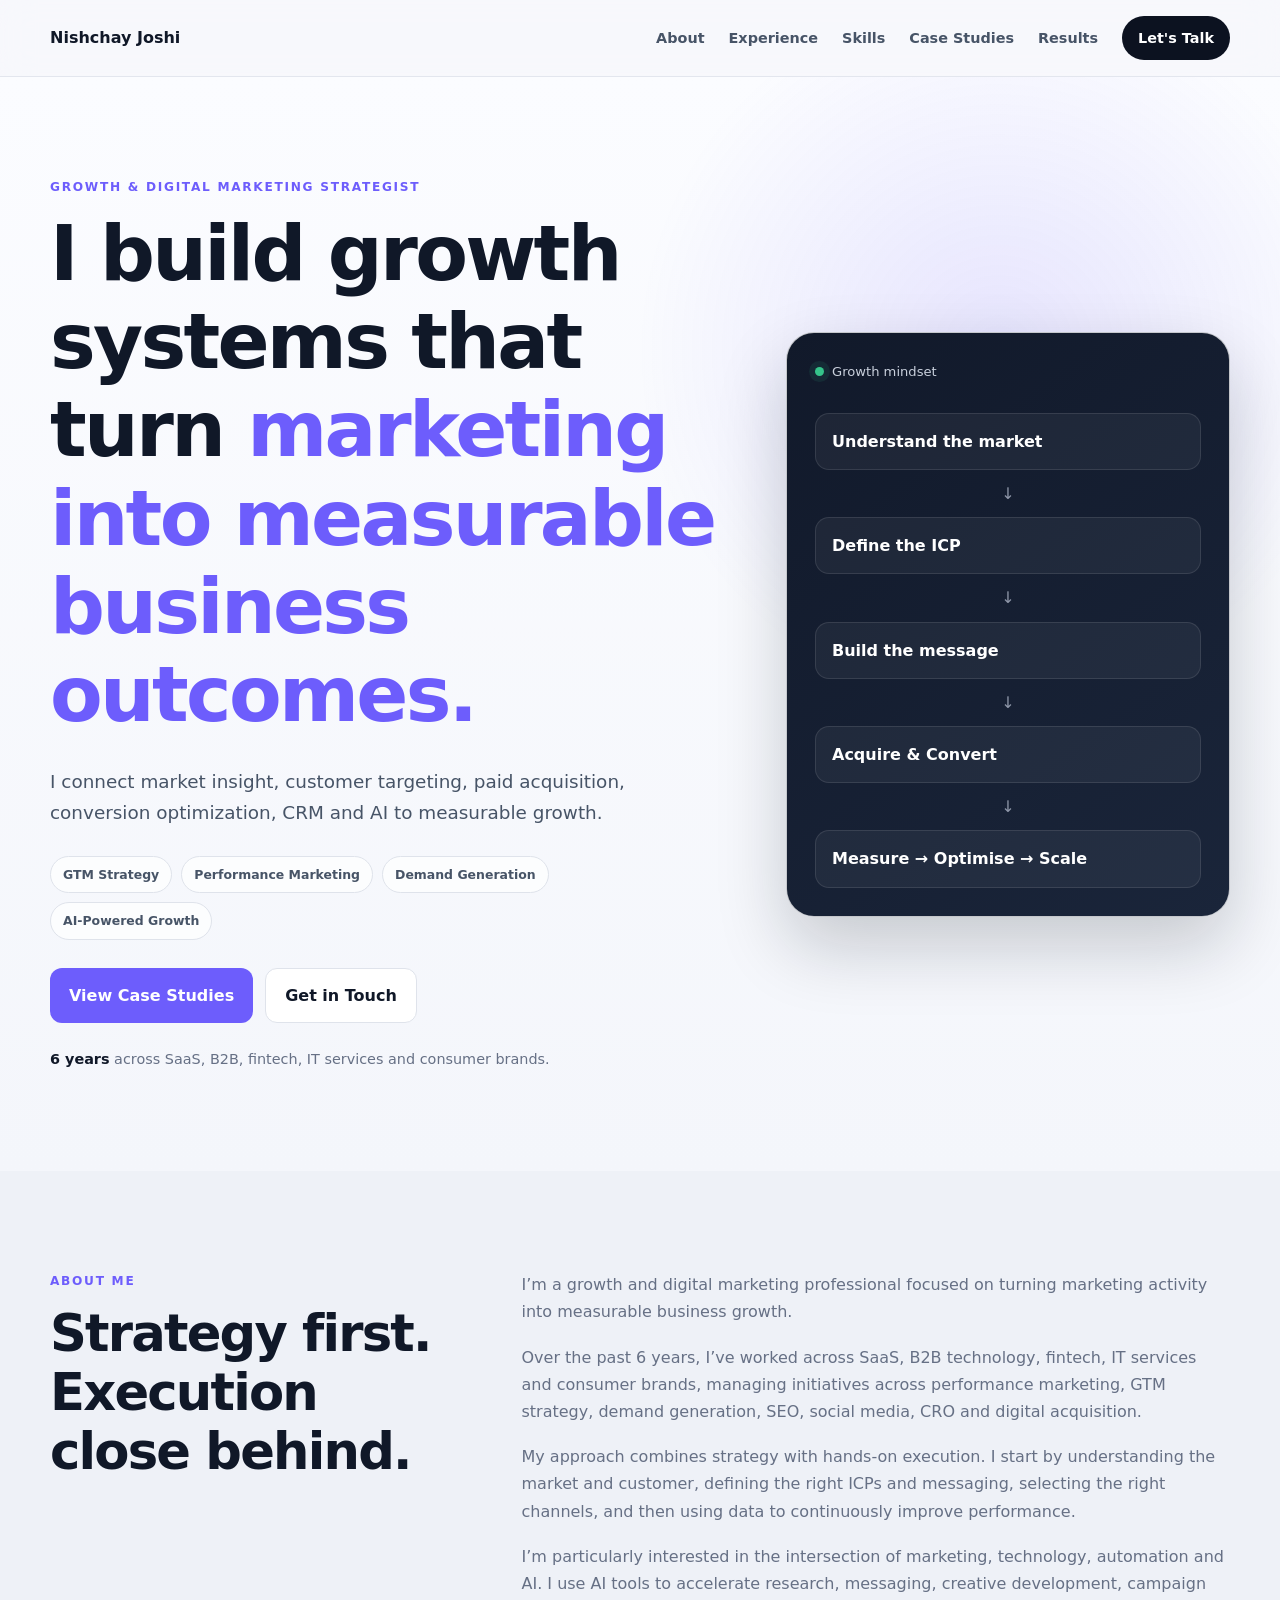
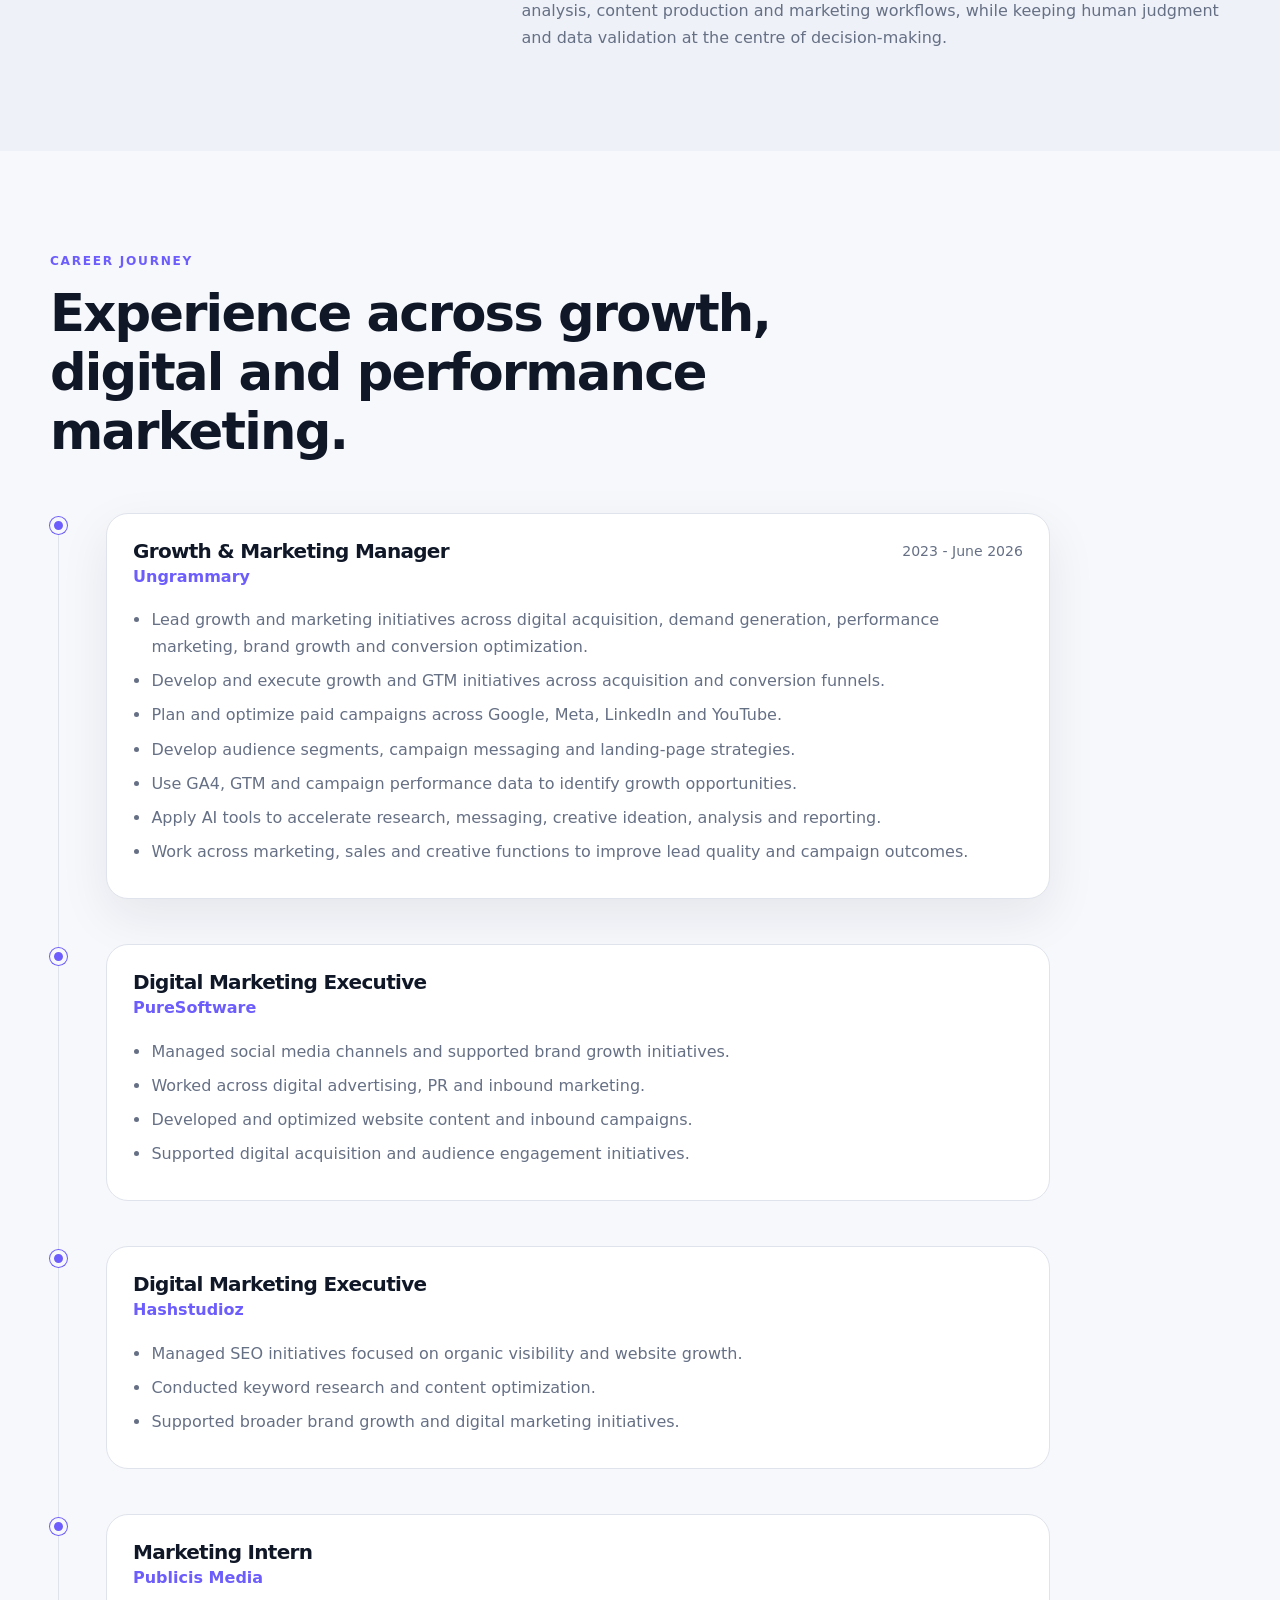
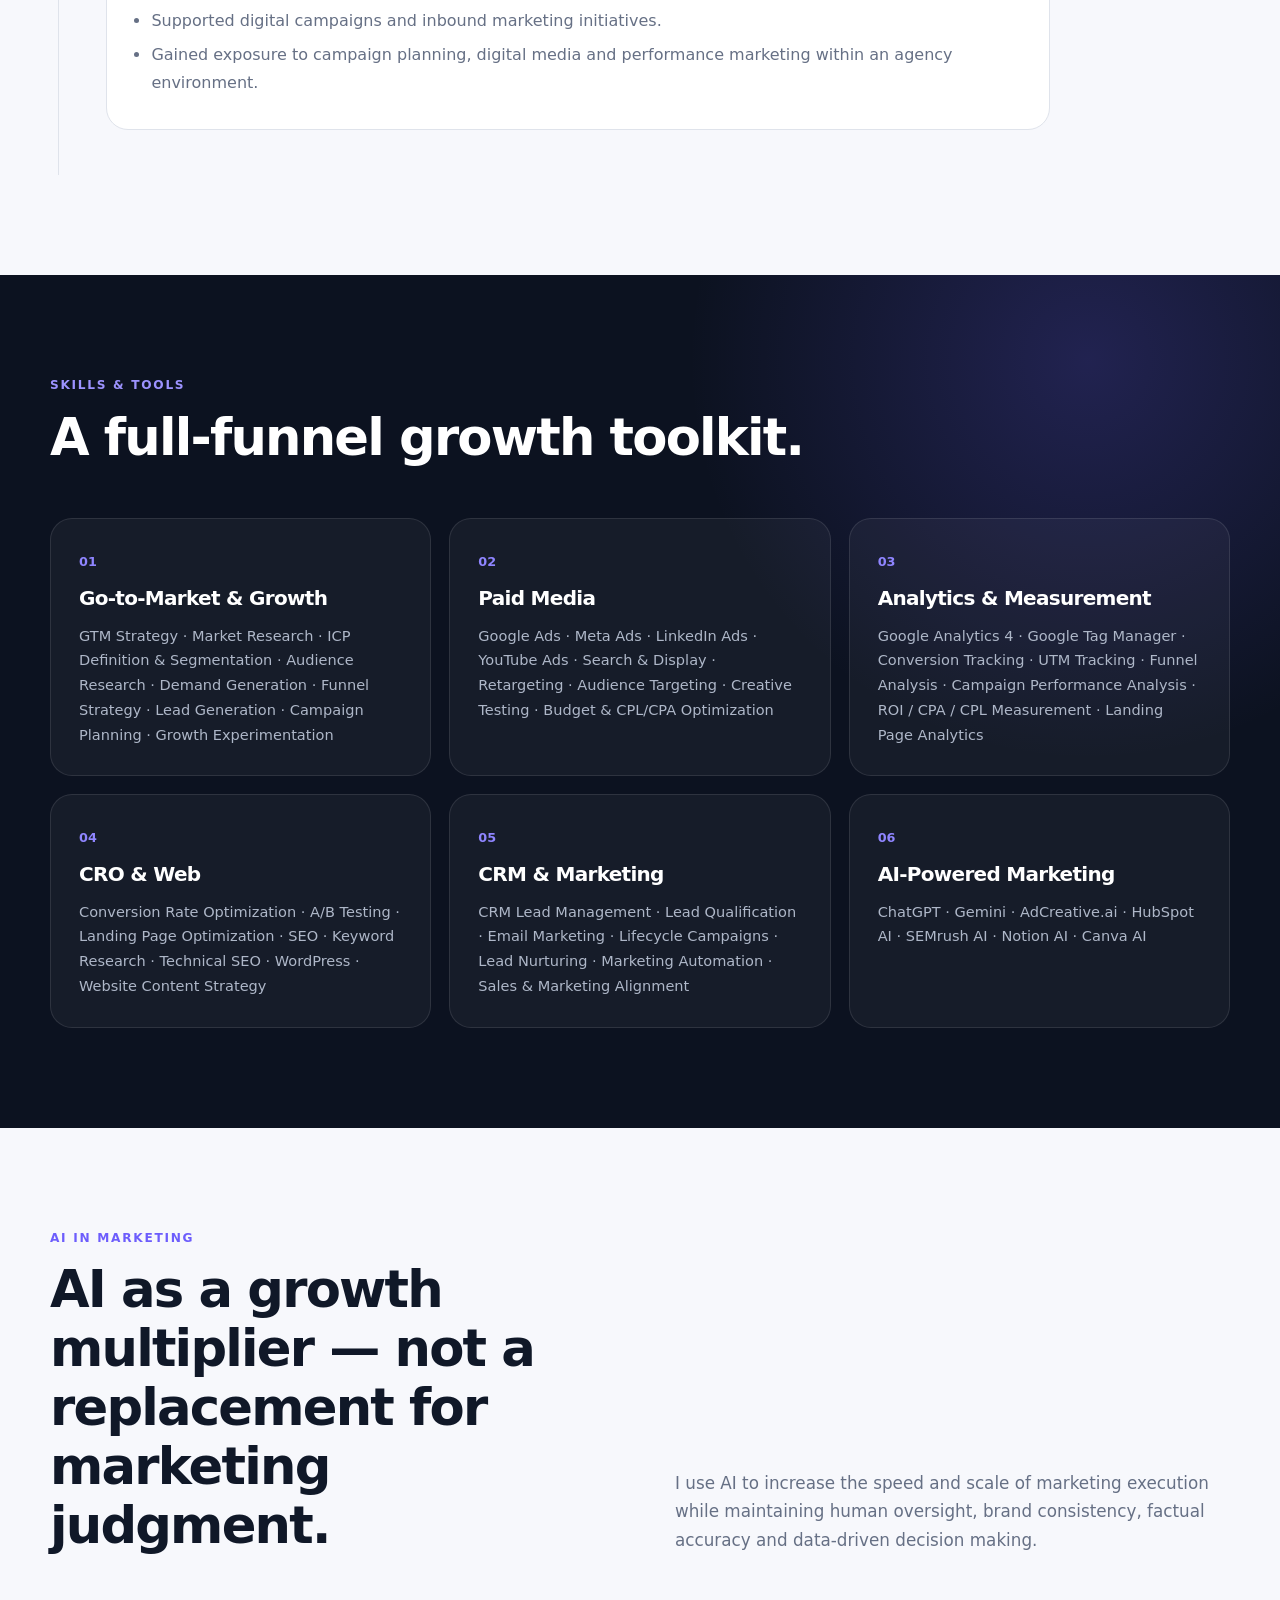
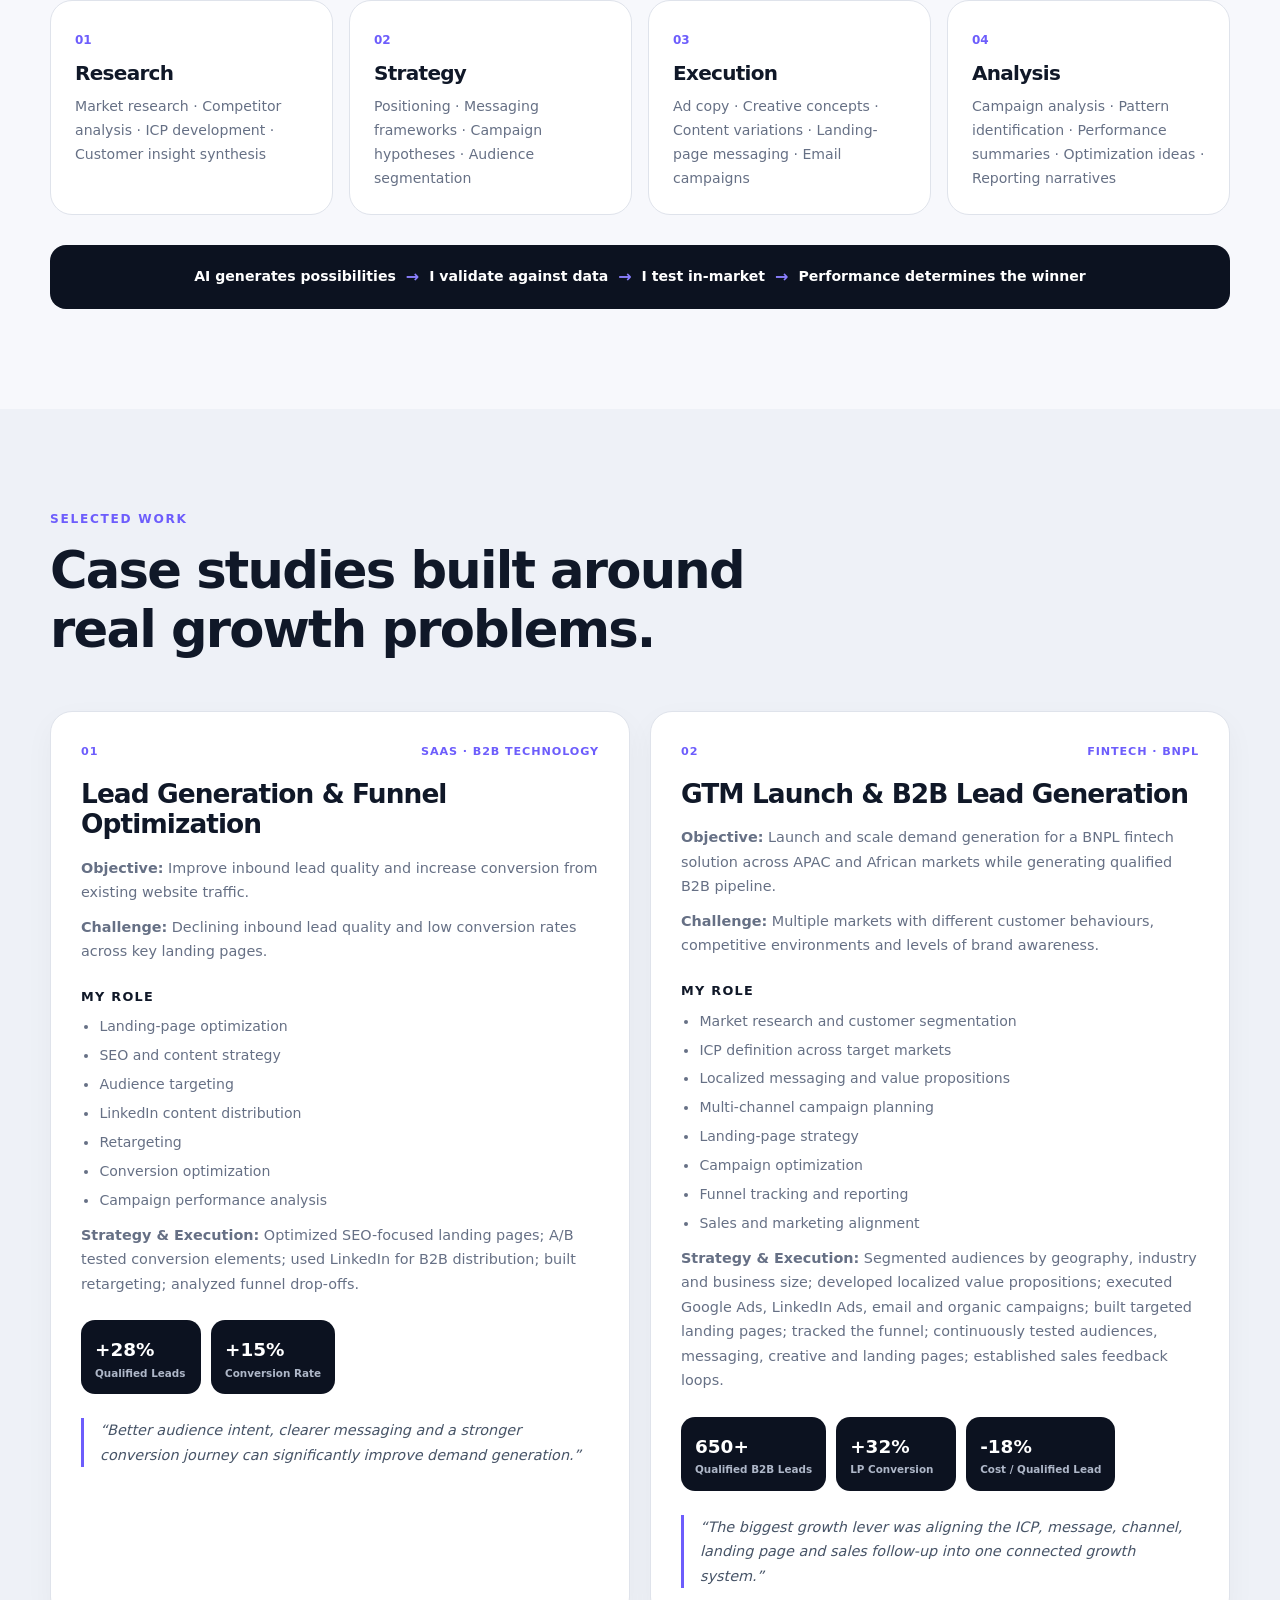
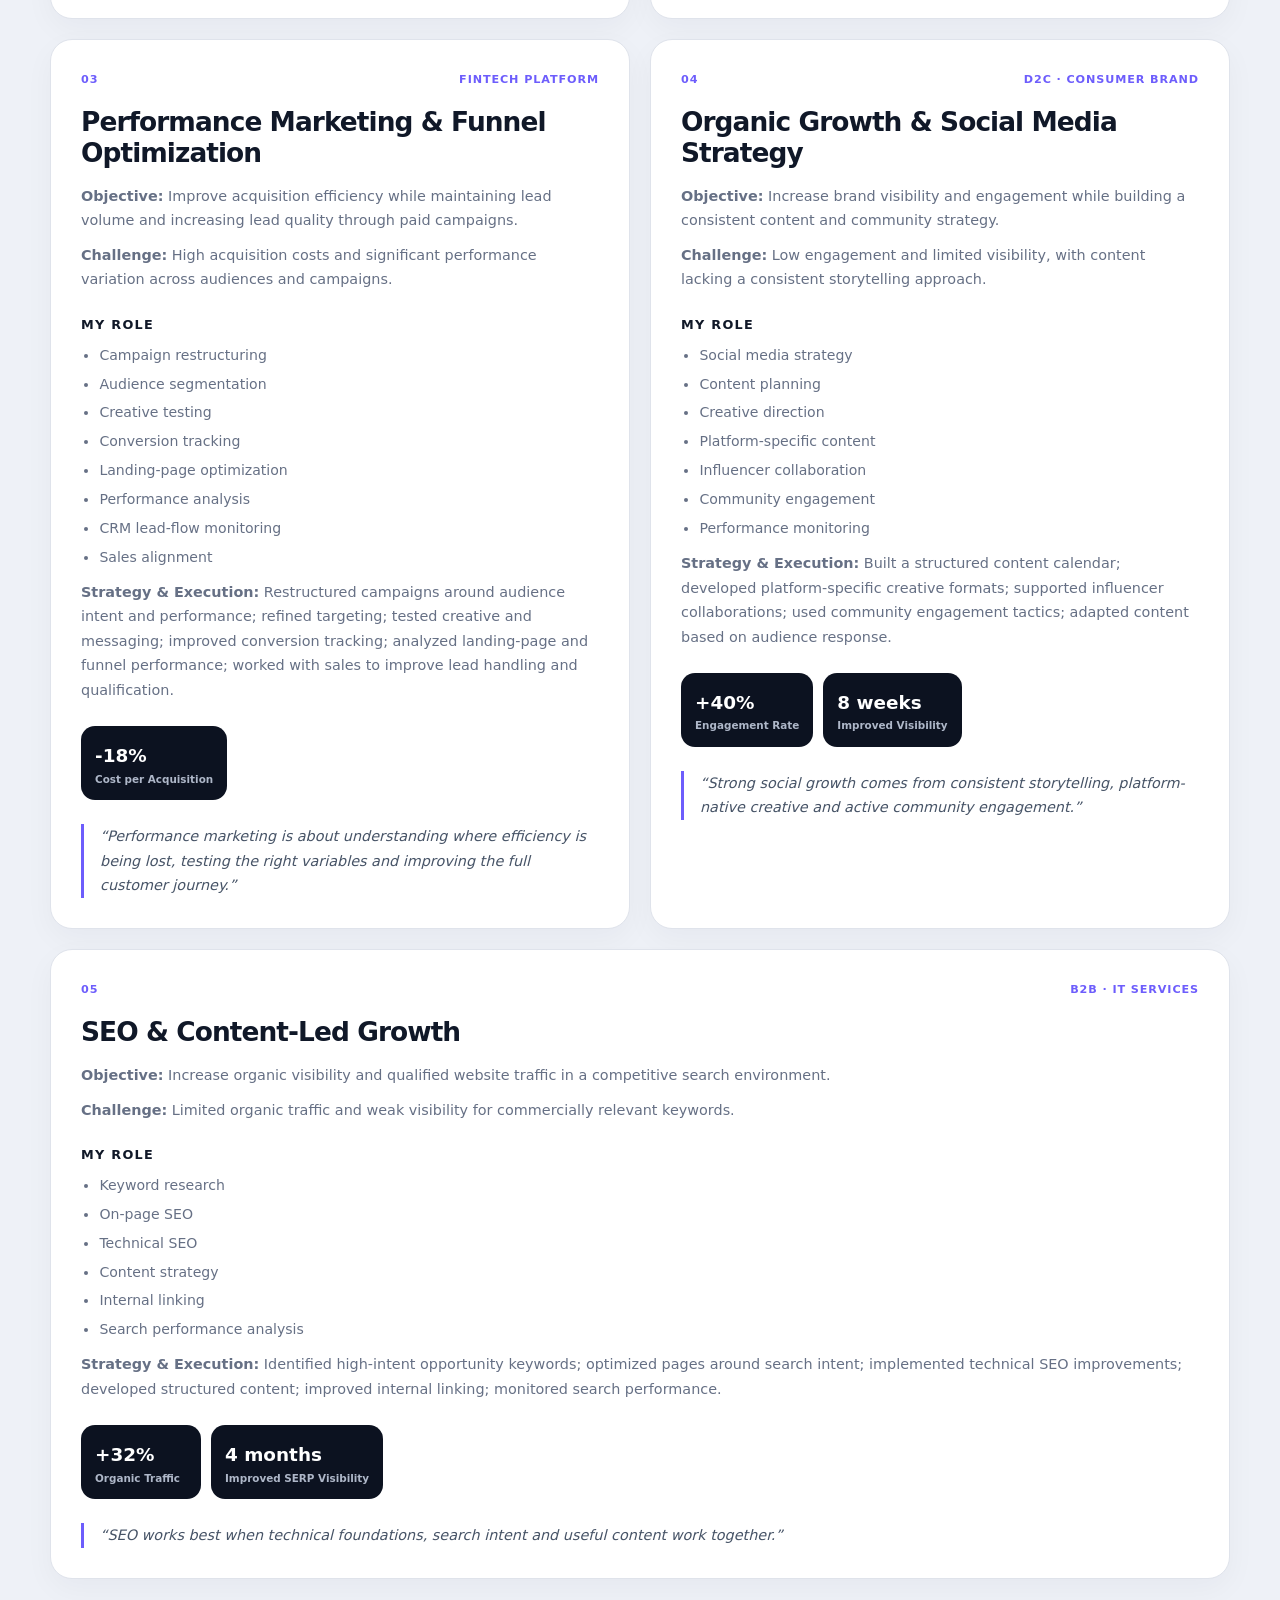
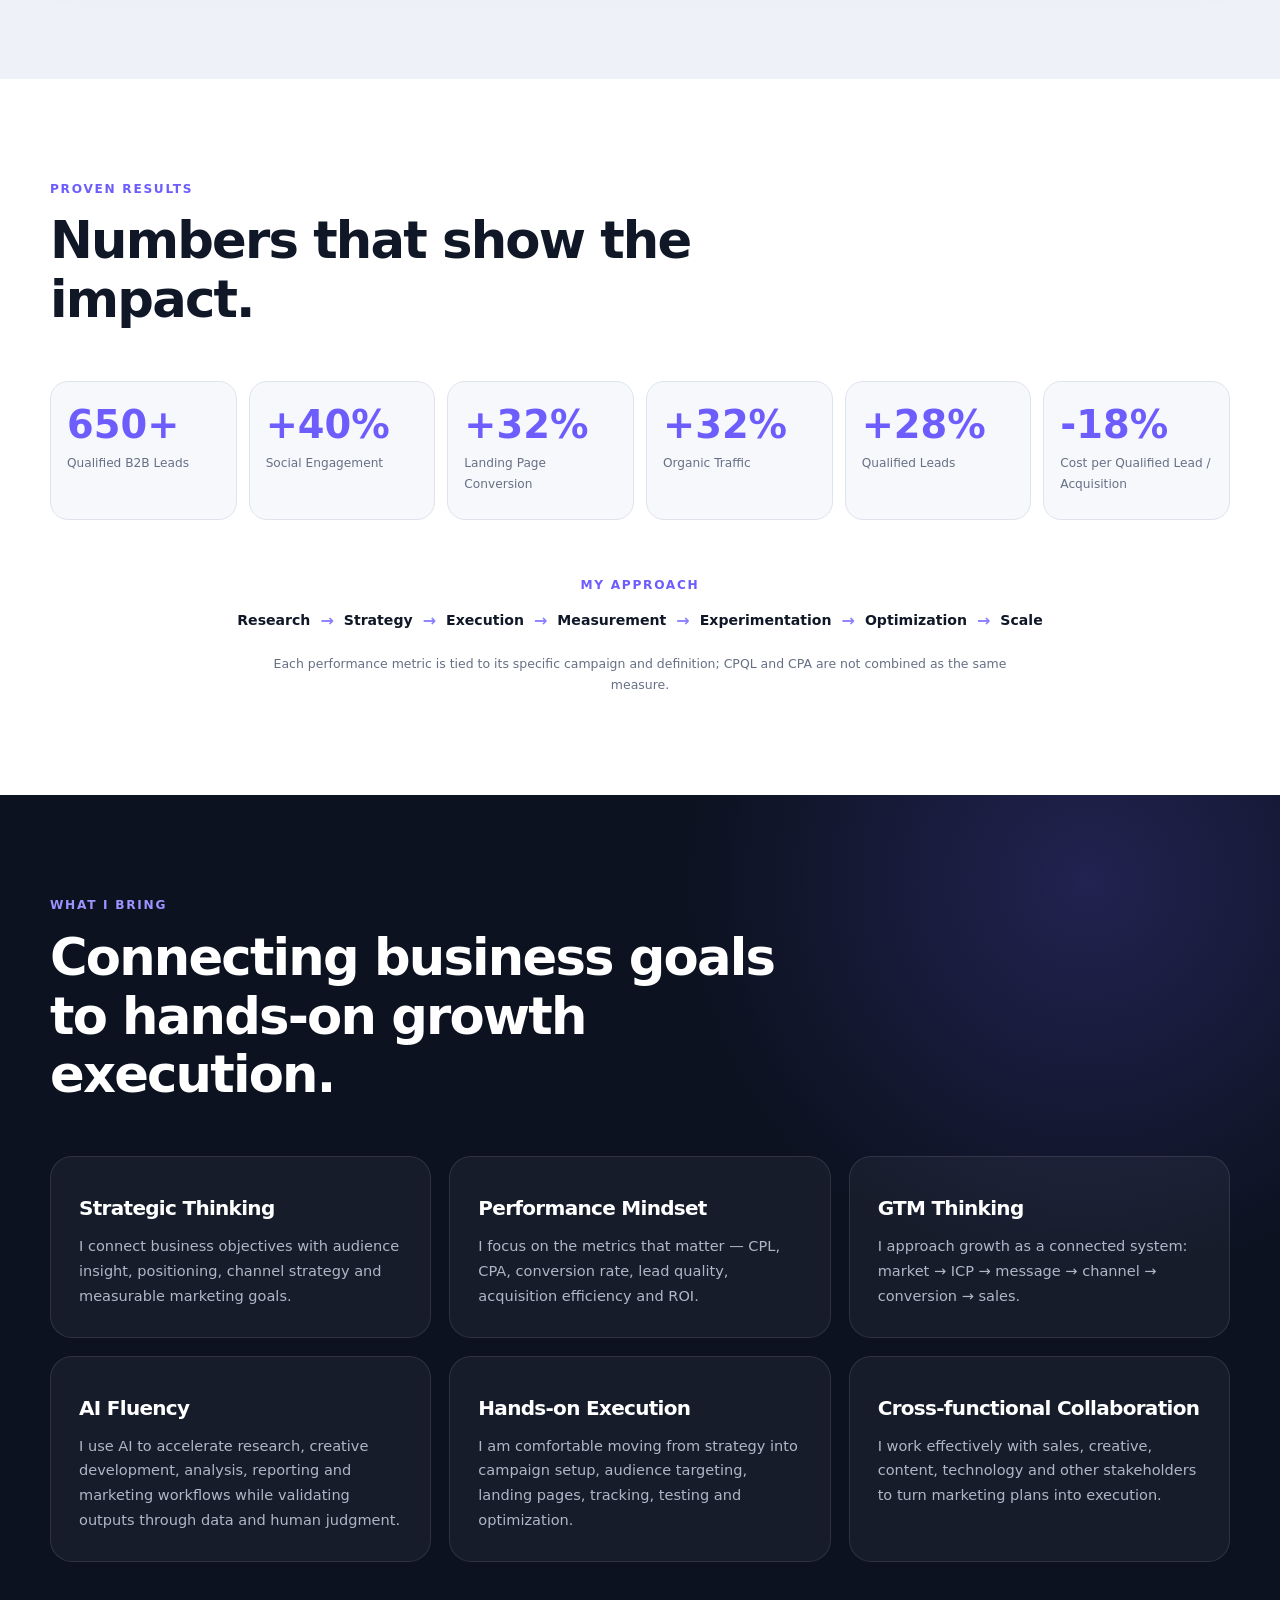
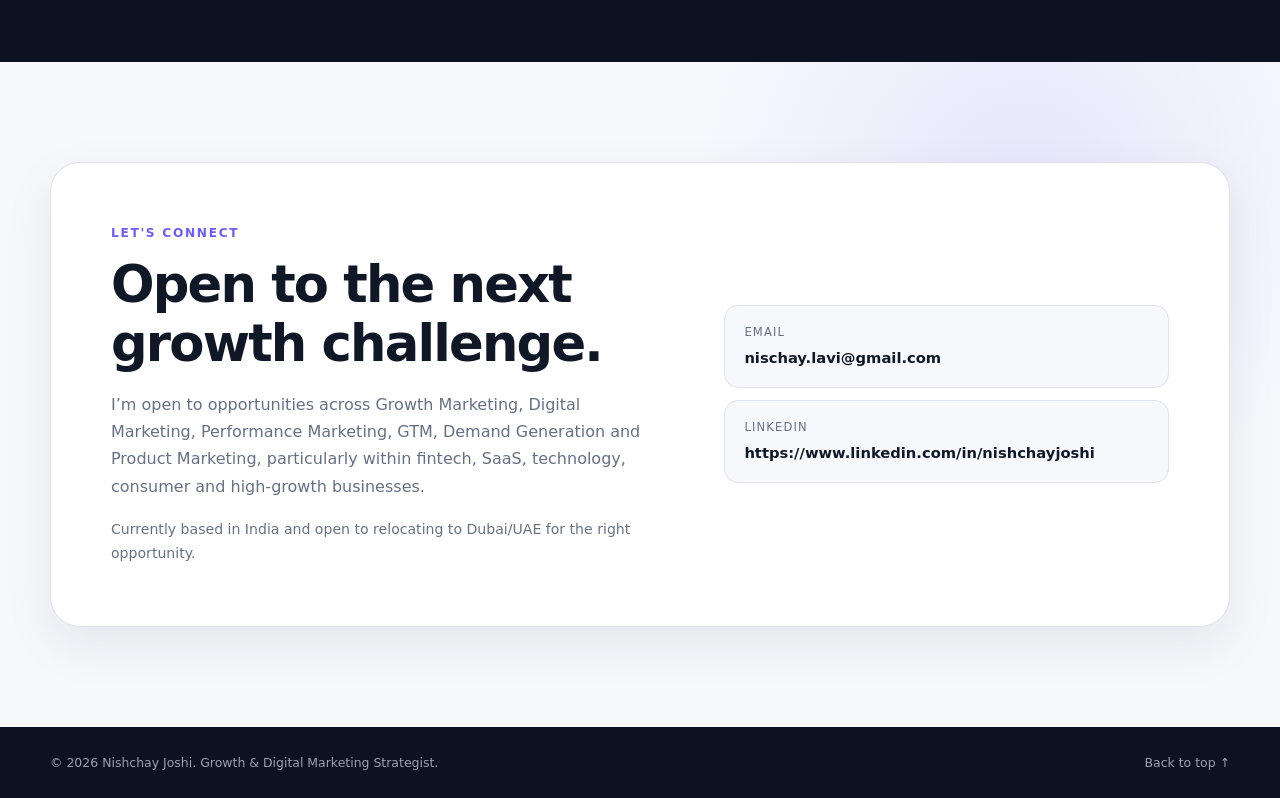
==== index.html @ 2f697a62 "Update index.html" ====
<!DOCTYPE html>
<html lang="en">
<head>
  <meta charset="UTF-8">
  <meta name="viewport" content="width=device-width, initial-scale=1.0">
  <meta name="description" content="Growth & Digital Marketing Strategist specializing in GTM strategy, performance marketing, demand generation and AI-powered growth.">
  <meta name="author" content="Nishchay Joshi">
  <title>Nishchay Joshi | Growth & Digital Marketing Strategist</title>
  <link rel="stylesheet" href="style.css">
</head>

<body>
  <header class="site-header">
    <div class="container nav-wrap">
      <a class="brand" href="#home" aria-label="Nishchay Joshi home">
        <span>Nishchay Joshi</span>
      </a>

      <nav class="nav" aria-label="Primary navigation">
        <a href="#about">About</a>
        <a href="#experience">Experience</a>
        <a href="#skills">Skills</a>
        <a href="#case-studies">Case Studies</a>
        <a href="#results">Results</a>
        <a href="#contact" class="nav-cta">Let's Talk</a>
      </nav>
    </div>
  </header>

  <main id="home">
    <!-- HERO -->
    <section class="hero section">
      <div class="container hero-grid">
        <div class="hero-copy">
          <p class="eyebrow">Growth & Digital Marketing Strategist</p>
          <h1>I build growth systems that turn <span>marketing into measurable business outcomes.</span></h1>
          <p class="hero-lead">
            I connect market insight, customer targeting, paid acquisition, conversion optimization,
            CRM and AI to measurable growth.
          </p>

          <div class="tag-list">
            <span>GTM Strategy</span>
            <span>Performance Marketing</span>
            <span>Demand Generation</span>
            <span>AI-Powered Growth</span>
          </div>

          <div class="hero-actions">
            <a href="#case-studies" class="btn btn-primary">View Case Studies</a>
            <a href="#contact" class="btn btn-secondary">Get in Touch</a>
          </div>

          <p class="experience-note"><strong>6 years</strong> across SaaS, B2B, fintech, IT services and consumer brands.</p>
        </div>

        <aside class="hero-card">
          <div class="hero-card-top">
            <span class="status-dot"></span>
            <span>Growth mindset</span>
          </div>
          <div class="growth-flow">
            <span>Understand the market</span>
            <i>↓</i>
            <span>Define the ICP</span>
            <i>↓</i>
            <span>Build the message</span>
            <i>↓</i>
            <span>Acquire & Convert</span>
            <i>↓</i>
            <span>Measure → Optimise → Scale</span>
          </div>
        </aside>
      </div>
    </section>

    <!-- ABOUT -->
    <section id="about" class="section section-muted">
      <div class="container two-col">
        <div>
          <p class="section-kicker">About Me</p>
          <h2>Strategy first. Execution close behind.</h2>
        </div>
        <div class="prose">
          <p>
            I’m a growth and digital marketing professional focused on turning marketing activity into measurable business growth.
          </p>
          <p>
            Over the past 6 years, I’ve worked across SaaS, B2B technology, fintech, IT services and consumer brands,
            managing initiatives across performance marketing, GTM strategy, demand generation, SEO, social media,
            CRO and digital acquisition.
          </p>
          <p>
            My approach combines strategy with hands-on execution. I start by understanding the market and customer,
            defining the right ICPs and messaging, selecting the right channels, and then using data to continuously improve performance.
          </p>
          <p>
            I’m particularly interested in the intersection of marketing, technology, automation and AI. I use AI tools
            to accelerate research, messaging, creative development, campaign analysis, content production and marketing workflows,
            while keeping human judgment and data validation at the centre of decision-making.
          </p>
        </div>
      </div>
    </section>

    <!-- EXPERIENCE -->
    <section id="experience" class="section">
      <div class="container">
        <div class="section-heading">
          <p class="section-kicker">Career Journey</p>
          <h2>Experience across growth, digital and performance marketing.</h2>
        </div>

        <div class="timeline">
          <article class="timeline-item featured">
            <div class="timeline-marker"></div>
            <div class="timeline-content">
              <div class="role-head">
                <div>
                  <h3>Growth & Marketing Manager</h3>
                  <p class="company">Ungrammary</p>
                </div>
                <span class="date">2023 - June 2026</span>
              </div>
              <ul>
                <li>Lead growth and marketing initiatives across digital acquisition, demand generation, performance marketing, brand growth and conversion optimization.</li>
                <li>Develop and execute growth and GTM initiatives across acquisition and conversion funnels.</li>
                <li>Plan and optimize paid campaigns across Google, Meta, LinkedIn and YouTube.</li>
                <li>Develop audience segments, campaign messaging and landing-page strategies.</li>
                <li>Use GA4, GTM and campaign performance data to identify growth opportunities.</li>
                <li>Apply AI tools to accelerate research, messaging, creative ideation, analysis and reporting.</li>
                <li>Work across marketing, sales and creative functions to improve lead quality and campaign outcomes.</li>
              </ul>
            </div>
          </article>

          <article class="timeline-item">
            <div class="timeline-marker"></div>
            <div class="timeline-content">
              <div class="role-head">
                <div>
                  <h3>Digital Marketing Executive</h3>
                  <p class="company">PureSoftware</p>
                </div>
              </div>
              <ul>
                <li>Managed social media channels and supported brand growth initiatives.</li>
                <li>Worked across digital advertising, PR and inbound marketing.</li>
                <li>Developed and optimized website content and inbound campaigns.</li>
                <li>Supported digital acquisition and audience engagement initiatives.</li>
              </ul>
            </div>
          </article>

          <article class="timeline-item">
            <div class="timeline-marker"></div>
            <div class="timeline-content">
              <div class="role-head">
                <div>
                  <h3>Digital Marketing Executive</h3>
                  <p class="company">Hashstudioz</p>
                </div>
              </div>
              <ul>
                <li>Managed SEO initiatives focused on organic visibility and website growth.</li>
                <li>Conducted keyword research and content optimization.</li>
                <li>Supported broader brand growth and digital marketing initiatives.</li>
              </ul>
            </div>
          </article>

          <article class="timeline-item">
            <div class="timeline-marker"></div>
            <div class="timeline-content">
              <div class="role-head">
                <div>
                  <h3>Marketing Intern</h3>
                  <p class="company">Publicis Media</p>
                </div>
              </div>
              <ul>
                <li>Supported digital campaigns and inbound marketing initiatives.</li>
                <li>Gained exposure to campaign planning, digital media and performance marketing within an agency environment.</li>
              </ul>
            </div>
          </article>
        </div>
      </div>
    </section>

    <!-- SKILLS -->
    <section id="skills" class="section section-dark">
      <div class="container">
        <div class="section-heading light">
          <p class="section-kicker">Skills & Tools</p>
          <h2>A full-funnel growth toolkit.</h2>
        </div>

        <div class="skills-grid">
          <article class="skill-card">
            <span class="skill-number">01</span>
            <h3>Go-to-Market & Growth</h3>
            <p>GTM Strategy · Market Research · ICP Definition & Segmentation · Audience Research · Demand Generation · Funnel Strategy · Lead Generation · Campaign Planning · Growth Experimentation</p>
          </article>

          <article class="skill-card">
            <span class="skill-number">02</span>
            <h3>Paid Media</h3>
            <p>Google Ads · Meta Ads · LinkedIn Ads · YouTube Ads · Search & Display · Retargeting · Audience Targeting · Creative Testing · Budget & CPL/CPA Optimization</p>
          </article>

          <article class="skill-card">
            <span class="skill-number">03</span>
            <h3>Analytics & Measurement</h3>
            <p>Google Analytics 4 · Google Tag Manager · Conversion Tracking · UTM Tracking · Funnel Analysis · Campaign Performance Analysis · ROI / CPA / CPL Measurement · Landing Page Analytics</p>
          </article>

          <article class="skill-card">
            <span class="skill-number">04</span>
            <h3>CRO & Web</h3>
            <p>Conversion Rate Optimization · A/B Testing · Landing Page Optimization · SEO · Keyword Research · Technical SEO · WordPress · Website Content Strategy</p>
          </article>

          <article class="skill-card">
            <span class="skill-number">05</span>
            <h3>CRM & Marketing</h3>
            <p>CRM Lead Management · Lead Qualification · Email Marketing · Lifecycle Campaigns · Lead Nurturing · Marketing Automation · Sales & Marketing Alignment</p>
          </article>

          <article class="skill-card">
            <span class="skill-number">06</span>
            <h3>AI-Powered Marketing</h3>
            <p>ChatGPT · Gemini · AdCreative.ai · HubSpot AI · SEMrush AI · Notion AI · Canva AI</p>
          </article>
        </div>
      </div>
    </section>

    <!-- AI -->
    <section class="section">
      <div class="container">
        <div class="ai-intro">
          <div>
            <p class="section-kicker">AI in Marketing</p>
            <h2>AI as a growth multiplier — not a replacement for marketing judgment.</h2>
          </div>
          <p class="ai-copy">
            I use AI to increase the speed and scale of marketing execution while maintaining human oversight,
            brand consistency, factual accuracy and data-driven decision making.
          </p>
        </div>

        <div class="ai-grid">
          <div class="ai-step"><span>01</span><h3>Research</h3><p>Market research · Competitor analysis · ICP development · Customer insight synthesis</p></div>
          <div class="ai-step"><span>02</span><h3>Strategy</h3><p>Positioning · Messaging frameworks · Campaign hypotheses · Audience segmentation</p></div>
          <div class="ai-step"><span>03</span><h3>Execution</h3><p>Ad copy · Creative concepts · Content variations · Landing-page messaging · Email campaigns</p></div>
          <div class="ai-step"><span>04</span><h3>Analysis</h3><p>Campaign analysis · Pattern identification · Performance summaries · Optimization ideas · Reporting narratives</p></div>
        </div>

        <div class="ai-workflow">
          <span>AI generates possibilities</span>
          <b>→</b>
          <span>I validate against data</span>
          <b>→</b>
          <span>I test in-market</span>
          <b>→</b>
          <span>Performance determines the winner</span>
        </div>
      </div>
    </section>

    <!-- CASE STUDIES -->
    <section id="case-studies" class="section section-muted">
      <div class="container">
        <div class="section-heading">
          <p class="section-kicker">Selected Work</p>
          <h2>Case studies built around real growth problems.</h2>
        </div>

        <div class="case-grid">
          <article class="case-card">
            <div class="case-top"><span>01</span><span>SaaS · B2B Technology</span></div>
            <h3>Lead Generation & Funnel Optimization</h3>
            <p><strong>Objective:</strong> Improve inbound lead quality and increase conversion from existing website traffic.</p>
            <p><strong>Challenge:</strong> Declining inbound lead quality and low conversion rates across key landing pages.</p>
            <h4>My Role</h4>
            <ul>
              <li>Landing-page optimization</li><li>SEO and content strategy</li><li>Audience targeting</li>
              <li>LinkedIn content distribution</li><li>Retargeting</li><li>Conversion optimization</li>
              <li>Campaign performance analysis</li>
            </ul>
            <p><strong>Strategy & Execution:</strong> Optimized SEO-focused landing pages; A/B tested conversion elements; used LinkedIn for B2B distribution; built retargeting; analyzed funnel drop-offs.</p>
            <div class="metrics"><span>+28% <small>Qualified Leads</small></span><span>+15% <small>Conversion Rate</small></span></div>
            <blockquote>“Better audience intent, clearer messaging and a stronger conversion journey can significantly improve demand generation.”</blockquote>
          </article>

          <article class="case-card">
            <div class="case-top"><span>02</span><span>Fintech · BNPL</span></div>
            <h3>GTM Launch & B2B Lead Generation</h3>
            <p><strong>Objective:</strong> Launch and scale demand generation for a BNPL fintech solution across APAC and African markets while generating qualified B2B pipeline.</p>
            <p><strong>Challenge:</strong> Multiple markets with different customer behaviours, competitive environments and levels of brand awareness.</p>
            <h4>My Role</h4>
            <ul>
              <li>Market research and customer segmentation</li><li>ICP definition across target markets</li>
              <li>Localized messaging and value propositions</li><li>Multi-channel campaign planning</li>
              <li>Landing-page strategy</li><li>Campaign optimization</li>
              <li>Funnel tracking and reporting</li><li>Sales and marketing alignment</li>
            </ul>
            <p><strong>Strategy & Execution:</strong> Segmented audiences by geography, industry and business size; developed localized value propositions; executed Google Ads, LinkedIn Ads, email and organic campaigns; built targeted landing pages; tracked the funnel; continuously tested audiences, messaging, creative and landing pages; established sales feedback loops.</p>
            <div class="metrics"><span>650+ <small>Qualified B2B Leads</small></span><span>+32% <small>LP Conversion</small></span><span>-18% <small>Cost / Qualified Lead</small></span></div>
            <blockquote>“The biggest growth lever was aligning the ICP, message, channel, landing page and sales follow-up into one connected growth system.”</blockquote>
          </article>

          <article class="case-card">
            <div class="case-top"><span>03</span><span>Fintech Platform</span></div>
            <h3>Performance Marketing & Funnel Optimization</h3>
            <p><strong>Objective:</strong> Improve acquisition efficiency while maintaining lead volume and increasing lead quality through paid campaigns.</p>
            <p><strong>Challenge:</strong> High acquisition costs and significant performance variation across audiences and campaigns.</p>
            <h4>My Role</h4>
            <ul>
              <li>Campaign restructuring</li><li>Audience segmentation</li><li>Creative testing</li>
              <li>Conversion tracking</li><li>Landing-page optimization</li><li>Performance analysis</li>
              <li>CRM lead-flow monitoring</li><li>Sales alignment</li>
            </ul>
            <p><strong>Strategy & Execution:</strong> Restructured campaigns around audience intent and performance; refined targeting; tested creative and messaging; improved conversion tracking; analyzed landing-page and funnel performance; worked with sales to improve lead handling and qualification.</p>
            <div class="metrics"><span>-18% <small>Cost per Acquisition</small></span></div>
            <blockquote>“Performance marketing is about understanding where efficiency is being lost, testing the right variables and improving the full customer journey.”</blockquote>
          </article>

          <article class="case-card">
            <div class="case-top"><span>04</span><span>D2C · Consumer Brand</span></div>
            <h3>Organic Growth & Social Media Strategy</h3>
            <p><strong>Objective:</strong> Increase brand visibility and engagement while building a consistent content and community strategy.</p>
            <p><strong>Challenge:</strong> Low engagement and limited visibility, with content lacking a consistent storytelling approach.</p>
            <h4>My Role</h4>
            <ul>
              <li>Social media strategy</li><li>Content planning</li><li>Creative direction</li>
              <li>Platform-specific content</li><li>Influencer collaboration</li><li>Community engagement</li>
              <li>Performance monitoring</li>
            </ul>
            <p><strong>Strategy & Execution:</strong> Built a structured content calendar; developed platform-specific creative formats; supported influencer collaborations; used community engagement tactics; adapted content based on audience response.</p>
            <div class="metrics"><span>+40% <small>Engagement Rate</small></span><span>8 weeks <small>Improved Visibility</small></span></div>
            <blockquote>“Strong social growth comes from consistent storytelling, platform-native creative and active community engagement.”</blockquote>
          </article>

          <article class="case-card">
            <div class="case-top"><span>05</span><span>B2B · IT Services</span></div>
            <h3>SEO & Content-Led Growth</h3>
            <p><strong>Objective:</strong> Increase organic visibility and qualified website traffic in a competitive search environment.</p>
            <p><strong>Challenge:</strong> Limited organic traffic and weak visibility for commercially relevant keywords.</p>
            <h4>My Role</h4>
            <ul>
              <li>Keyword research</li><li>On-page SEO</li><li>Technical SEO</li>
              <li>Content strategy</li><li>Internal linking</li><li>Search performance analysis</li>
            </ul>
            <p><strong>Strategy & Execution:</strong> Identified high-intent opportunity keywords; optimized pages around search intent; implemented technical SEO improvements; developed structured content; improved internal linking; monitored search performance.</p>
            <div class="metrics"><span>+32% <small>Organic Traffic</small></span><span>4 months <small>Improved SERP Visibility</small></span></div>
            <blockquote>“SEO works best when technical foundations, search intent and useful content work together.”</blockquote>
          </article>
        </div>
      </div>
    </section>

    <!-- RESULTS -->
    <section id="results" class="section results-section">
      <div class="container">
        <div class="section-heading">
          <p class="section-kicker">Proven Results</p>
          <h2>Numbers that show the impact.</h2>
        </div>

        <div class="results-grid">
          <div class="result"><strong>650+</strong><span>Qualified B2B Leads</span></div>
          <div class="result"><strong>+40%</strong><span>Social Engagement</span></div>
          <div class="result"><strong>+32%</strong><span>Landing Page Conversion</span></div>
          <div class="result"><strong>+32%</strong><span>Organic Traffic</span></div>
          <div class="result"><strong>+28%</strong><span>Qualified Leads</span></div>
          <div class="result"><strong>-18%</strong><span>Cost per Qualified Lead / Acquisition</span></div>
        </div>

        <div class="approach">
          <p class="section-kicker">My Approach</p>
          <div class="approach-flow">
            <span>Research</span><b>→</b><span>Strategy</span><b>→</b><span>Execution</span><b>→</b>
            <span>Measurement</span><b>→</b><span>Experimentation</span><b>→</b><span>Optimization</span><b>→</b><span>Scale</span>
          </div>
          <p class="note">Each performance metric is tied to its specific campaign and definition; CPQL and CPA are not combined as the same measure.</p>
        </div>
      </div>
    </section>

    <!-- WHAT I BRING -->
    <section class="section section-dark">
      <div class="container">
        <div class="section-heading light">
          <p class="section-kicker">What I Bring</p>
          <h2>Connecting business goals to hands-on growth execution.</h2>
        </div>

        <div class="value-grid">
          <article><h3>Strategic Thinking</h3><p>I connect business objectives with audience insight, positioning, channel strategy and measurable marketing goals.</p></article>
          <article><h3>Performance Mindset</h3><p>I focus on the metrics that matter — CPL, CPA, conversion rate, lead quality, acquisition efficiency and ROI.</p></article>
          <article><h3>GTM Thinking</h3><p>I approach growth as a connected system: market → ICP → message → channel → conversion → sales.</p></article>
          <article><h3>AI Fluency</h3><p>I use AI to accelerate research, creative development, analysis, reporting and marketing workflows while validating outputs through data and human judgment.</p></article>
          <article><h3>Hands-on Execution</h3><p>I am comfortable moving from strategy into campaign setup, audience targeting, landing pages, tracking, testing and optimization.</p></article>
          <article><h3>Cross-functional Collaboration</h3><p>I work effectively with sales, creative, content, technology and other stakeholders to turn marketing plans into execution.</p></article>
        </div>
      </div>
    </section>

    <!-- CONTACT -->
    <section id="contact" class="section contact-section">
      <div class="container contact-box">
        <div>
          <p class="section-kicker">Let's Connect</p>
          <h2>Open to the next growth challenge.</h2>
          <p>
            I’m open to opportunities across Growth Marketing, Digital Marketing, Performance Marketing,
            GTM, Demand Generation and Product Marketing, particularly within fintech, SaaS, technology,
            consumer and high-growth businesses.
          </p>
          <p class="location-note">Currently based in India and open to relocating to Dubai/UAE for the right opportunity.</p>
        </div>

        <div class="contact-links">
          <a href="mailto:nischay.lavi@gmail.com" class="contact-link">
            <span>Email</span>
            <strong>nischay.lavi@gmail.com</strong>
          </a>
          <a href="#" class="contact-link" aria-label="LinkedIn profile">
            <span>LinkedIn</span>
            <strong>https://www.linkedin.com/in/nishchayjoshi</strong>
          </a>
         
        </div>
      </div>
    </section>
  </main>

  <footer class="footer">
    <div class="container footer-inner">
      <p>© 2026 Nishchay Joshi. Growth & Digital Marketing Strategist.</p>
      <a href="#home">Back to top ↑</a>
    </div>
  </footer>
</body>
</html>
---- style.css ----
:root {
  --bg: #f7f8fc;
  --surface: #ffffff;
  --surface-2: #eef1f7;
  --text: #101828;
  --muted: #667085;
  --line: #dfe3eb;
  --dark: #0c1220;
  --dark-2: #141d2e;
  --accent: #6d5dfc;
  --accent-2: #8b7fff;
  --green: #35c48a;
  --shadow: 0 18px 50px rgba(16, 24, 40, 0.08);
  --radius: 22px;
  --max: 1180px;
}

* {
  margin: 0;
  padding: 0;
  box-sizing: border-box;
}

html {
  scroll-behavior: smooth;
  scroll-padding-top: 82px;
}

body {
  font-family: Inter, ui-sans-serif, system-ui, -apple-system, BlinkMacSystemFont, "Segoe UI", sans-serif;
  color: var(--text);
  background: var(--bg);
  line-height: 1.7;
  -webkit-font-smoothing: antialiased;
}

a {
  color: inherit;
  text-decoration: none;
}

ul {
  padding-left: 1.15rem;
}

img {
  max-width: 100%;
  display: block;
}

.container {
  width: min(var(--max), calc(100% - 40px));
  margin-inline: auto;
}

.section {
  padding: 100px 0;
}

.section-muted {
  background: var(--surface-2);
}

.section-dark {
  color: #fff;
  background:
    radial-gradient(circle at 85% 10%, rgba(109, 93, 252, 0.22), transparent 30%),
    var(--dark);
}

.section-heading {
  max-width: 760px;
  margin-bottom: 52px;
}

.section-heading.light h2 {
  color: #fff;
}

.section-kicker,
.eyebrow {
  color: var(--accent);
  text-transform: uppercase;
  letter-spacing: .14em;
  font-weight: 800;
  font-size: .76rem;
  margin-bottom: 12px;
}

.section-dark .section-kicker {
  color: #9d93ff;
}

h1,
h2,
h3 {
  line-height: 1.15;
  letter-spacing: -0.035em;
}

h2 {
  font-size: clamp(2rem, 4vw, 3.35rem);
}

h3 {
  font-size: 1.25rem;
}

p {
  color: var(--muted);
}

.site-header {
  position: sticky;
  top: 0;
  z-index: 100;
  background: rgba(247, 248, 252, .88);
  border-bottom: 1px solid rgba(223, 227, 235, .8);
  backdrop-filter: blur(16px);
}

.nav-wrap {
  min-height: 76px;
  display: flex;
  align-items: center;
  justify-content: space-between;
  gap: 24px;
}

.brand {
  display: flex;
  align-items: center;
  gap: 10px;
  font-weight: 800;
}

.brand-mark {
  width: 38px;
  height: 38px;
  display: grid;
  place-items: center;
  color: #fff;
  background: var(--dark);
  border-radius: 11px;
  font-size: .8rem;
}

.nav {
  display: flex;
  align-items: center;
  gap: 24px;
  font-size: .9rem;
  font-weight: 650;
}

.nav a {
  color: #475467;
  transition: color .2s ease;
}

.nav a:hover {
  color: var(--accent);
}

.nav .nav-cta {
  color: #fff;
  background: var(--dark);
  padding: 10px 16px;
  border-radius: 999px;
}

.hero {
  min-height: calc(100vh - 76px);
  display: flex;
  align-items: center;
  background:
    radial-gradient(circle at 78% 25%, rgba(109, 93, 252, .14), transparent 28%),
    linear-gradient(180deg, #fbfcff 0%, #f4f6fb 100%);
}

.hero-grid {
  display: grid;
  grid-template-columns: 1.2fr .8fr;
  align-items: center;
  gap: 70px;
}

.hero h1 {
  max-width: 850px;
  font-size: clamp(3rem, 6vw, 5.8rem);
  margin-bottom: 26px;
}

.hero h1 span {
  color: var(--accent);
}

.hero-lead {
  max-width: 720px;
  font-size: 1.15rem;
  color: #475467;
}

.tag-list {
  display: flex;
  flex-wrap: wrap;
  gap: 9px;
  margin: 28px 0;
}

.tag-list span {
  padding: 7px 12px;
  border: 1px solid var(--line);
  border-radius: 999px;
  background: rgba(255, 255, 255, .72);
  font-size: .78rem;
  font-weight: 700;
  color: #475467;
}

.hero-actions {
  display: flex;
  flex-wrap: wrap;
  gap: 12px;
  margin-bottom: 24px;
}

.btn {
  display: inline-flex;
  align-items: center;
  justify-content: center;
  padding: 13px 19px;
  border-radius: 12px;
  font-weight: 800;
  transition: transform .2s ease, box-shadow .2s ease;
}

.btn:hover {
  transform: translateY(-2px);
  box-shadow: var(--shadow);
}

.btn-primary {
  color: #fff;
  background: var(--accent);
}

.btn-secondary {
  background: #fff;
  border: 1px solid var(--line);
}

.experience-note {
  font-size: .9rem;
}

.experience-note strong {
  color: var(--text);
}

.hero-card {
  padding: 28px;
  border: 1px solid rgba(255, 255, 255, .75);
  border-radius: 28px;
  background: linear-gradient(145deg, #11192a, #1a253a);
  box-shadow: 0 30px 70px rgba(12, 18, 32, .2);
  color: #fff;
}

.hero-card-top {
  display: flex;
  align-items: center;
  gap: 8px;
  color: #c9d0dc;
  font-size: .82rem;
  margin-bottom: 30px;
}

.status-dot {
  width: 9px;
  height: 9px;
  border-radius: 50%;
  background: var(--green);
  box-shadow: 0 0 0 6px rgba(53, 196, 138, .1);
}

.growth-flow {
  display: grid;
  gap: 10px;
}

.growth-flow span {
  padding: 14px 16px;
  border: 1px solid rgba(255,255,255,.1);
  border-radius: 14px;
  background: rgba(255,255,255,.05);
  font-weight: 700;
}

.growth-flow i {
  color: #8e96a8;
  text-align: center;
  font-style: normal;
}

.two-col {
  display: grid;
  grid-template-columns: .7fr 1.3fr;
  gap: 90px;
}

.prose {
  max-width: 780px;
}

.prose p + p {
  margin-top: 18px;
}

.timeline {
  position: relative;
  max-width: 1000px;
}

.timeline::before {
  content: "";
  position: absolute;
  left: 8px;
  top: 5px;
  bottom: 0;
  width: 1px;
  background: var(--line);
}

.timeline-item {
  position: relative;
  display: grid;
  grid-template-columns: 34px 1fr;
  gap: 22px;
  padding-bottom: 45px;
}

.timeline-marker {
  width: 17px;
  height: 17px;
  margin-top: 4px;
  border: 4px solid var(--bg);
  border-radius: 50%;
  background: var(--accent);
  box-shadow: 0 0 0 1px var(--accent);
  z-index: 1;
}

.timeline-content {
  padding: 26px;
  border: 1px solid var(--line);
  border-radius: var(--radius);
  background: var(--surface);
}

.timeline-item.featured .timeline-content {
  box-shadow: var(--shadow);
}

.role-head {
  display: flex;
  justify-content: space-between;
  gap: 20px;
  margin-bottom: 16px;
}

.company {
  color: var(--accent);
  font-weight: 750;
}

.date {
  color: var(--muted);
  font-size: .88rem;
  white-space: nowrap;
}

.timeline-content li {
  color: var(--muted);
  margin: 7px 0;
}

.skills-grid,
.value-grid {
  display: grid;
  grid-template-columns: repeat(3, 1fr);
  gap: 18px;
}

.skill-card,
.value-grid article {
  padding: 28px;
  border: 1px solid rgba(255,255,255,.1);
  border-radius: var(--radius);
  background: rgba(255,255,255,.045);
}

.skill-number {
  color: #8f85ff;
  font-weight: 800;
  font-size: .8rem;
}

.skill-card h3,
.value-grid h3 {
  margin: 12px 0 14px;
}

.skill-card p,
.value-grid p {
  color: #aeb7c8;
  font-size: .91rem;
}

.ai-intro {
  display: grid;
  grid-template-columns: 1fr 1fr;
  gap: 70px;
  align-items: end;
  margin-bottom: 45px;
}

.ai-copy {
  font-size: 1.05rem;
}

.ai-grid {
  display: grid;
  grid-template-columns: repeat(4, 1fr);
  gap: 16px;
}

.ai-step {
  padding: 24px;
  border: 1px solid var(--line);
  background: var(--surface);
  border-radius: var(--radius);
}

.ai-step span {
  color: var(--accent);
  font-size: .75rem;
  font-weight: 800;
}

.ai-step h3 {
  margin: 10px 0;
}

.ai-step p {
  font-size: .88rem;
}

.ai-workflow,
.approach-flow {
  display: flex;
  flex-wrap: wrap;
  align-items: center;
  justify-content: center;
  gap: 10px;
}

.ai-workflow {
  margin-top: 30px;
  padding: 18px;
  border-radius: 16px;
  background: var(--dark);
  color: #fff;
}

.ai-workflow span,
.approach-flow span {
  font-weight: 750;
  font-size: .88rem;
}

.ai-workflow b,
.approach-flow b {
  color: var(--accent-2);
}

.case-grid {
  display: grid;
  grid-template-columns: repeat(2, 1fr);
  gap: 20px;
}

.case-card {
  padding: 30px;
  border: 1px solid var(--line);
  border-radius: var(--radius);
  background: var(--surface);
  box-shadow: 0 10px 30px rgba(16, 24, 40, .04);
}

.case-card:nth-child(5) {
  grid-column: 1 / -1;
}

.case-top {
  display: flex;
  justify-content: space-between;
  gap: 15px;
  color: var(--accent);
  text-transform: uppercase;
  letter-spacing: .08em;
  font-weight: 800;
  font-size: .7rem;
  margin-bottom: 18px;
}

.case-card h3 {
  font-size: 1.65rem;
  margin-bottom: 16px;
}

.case-card h4 {
  margin: 22px 0 8px;
  font-size: .8rem;
  text-transform: uppercase;
  letter-spacing: .1em;
}

.case-card p {
  font-size: .9rem;
  margin: 10px 0;
}

.case-card li {
  color: var(--muted);
  font-size: .88rem;
  margin: 5px 0;
}

.metrics {
  display: flex;
  flex-wrap: wrap;
  gap: 10px;
  margin: 24px 0;
}

.metrics span {
  min-width: 120px;
  padding: 14px;
  border-radius: 14px;
  background: var(--dark);
  color: #fff;
  font-weight: 850;
  font-size: 1.15rem;
}

.metrics small {
  display: block;
  color: #aeb7c8;
  font-size: .65rem;
  font-weight: 600;
  line-height: 1.4;
}

blockquote {
  padding-left: 16px;
  border-left: 3px solid var(--accent);
  color: #475467;
  font-size: .9rem;
  font-style: italic;
}

.results-section {
  background: #fff;
}

.results-grid {
  display: grid;
  grid-template-columns: repeat(6, 1fr);
  gap: 12px;
}

.result {
  padding: 24px 16px;
  border: 1px solid var(--line);
  border-radius: 18px;
  background: var(--bg);
}

.result strong {
  display: block;
  color: var(--accent);
  font-size: clamp(1.7rem, 3vw, 2.4rem);
  line-height: 1;
}

.result span {
  display: block;
  margin-top: 9px;
  color: var(--muted);
  font-size: .76rem;
}

.approach {
  margin-top: 55px;
  text-align: center;
}

.note {
  max-width: 760px;
  margin: 18px auto 0;
  font-size: .78rem;
}

.value-grid {
  grid-template-columns: repeat(3, 1fr);
}

.contact-section {
  background:
    radial-gradient(circle at 80% 20%, rgba(109, 93, 252, .12), transparent 28%),
    var(--bg);
}

.contact-box {
  display: grid;
  grid-template-columns: 1.1fr .9fr;
  gap: 70px;
  align-items: center;
  padding: 60px;
  border: 1px solid var(--line);
  border-radius: 30px;
  background: #fff;
  box-shadow: var(--shadow);
}

.contact-box h2 {
  margin-bottom: 18px;
}

.contact-box > div:first-child > p {
  max-width: 680px;
}

.location-note {
  margin-top: 18px;
  font-size: .88rem;
}

.contact-links {
  display: grid;
  gap: 12px;
}

.contact-link {
  display: block;
  padding: 17px 19px;
  border: 1px solid var(--line);
  border-radius: 14px;
  background: var(--bg);
  transition: transform .2s ease, border-color .2s ease;
}

.contact-link:hover {
  transform: translateY(-2px);
  border-color: var(--accent);
}

.contact-link span {
  display: block;
  color: var(--muted);
  font-size: .72rem;
  text-transform: uppercase;
  letter-spacing: .1em;
}

.contact-link strong {
  display: block;
  margin-top: 2px;
  font-size: .92rem;
}

.footer {
  padding: 25px 0;
  background: var(--dark);
  color: #fff;
}

.footer-inner {
  display: flex;
  align-items: center;
  justify-content: space-between;
  gap: 20px;
}

.footer p,
.footer a {
  color: #98a2b3;
  font-size: .78rem;
}

.footer a:hover {
  color: #fff;
}

/* Tablet */
@media (max-width: 980px) {
  .nav {
    gap: 14px;
  }

  .hero-grid,
  .two-col,
  .ai-intro,
  .contact-box {
    grid-template-columns: 1fr;
  }

  .hero-grid {
    gap: 45px;
  }

  .hero-card {
    max-width: 650px;
  }

  .skills-grid,
  .value-grid {
    grid-template-columns: repeat(2, 1fr);
  }

  .ai-grid {
    grid-template-columns: repeat(2, 1fr);
  }

  .results-grid {
    grid-template-columns: repeat(3, 1fr);
  }

  .contact-box {
    gap: 35px;
  }
}

/* Mobile */
@media (max-width: 720px) {
  .container {
    width: min(var(--max), calc(100% - 28px));
  }

  .section {
    padding: 72px 0;
  }

  .site-header {
    position: static;
  }

  .nav-wrap {
    align-items: flex-start;
    padding: 15px 0;
    flex-direction: column;
  }

  .nav {
    width: 100%;
    overflow-x: auto;
    padding-bottom: 3px;
    gap: 17px;
  }

  .nav a {
    white-space: nowrap;
  }

  .nav .nav-cta {
    display: none;
  }

  .hero {
    min-height: auto;
    padding-top: 72px;
  }

  .hero h1 {
    font-size: clamp(2.65rem, 13vw, 4rem);
  }

  .hero-lead {
    font-size: 1rem;
  }

  .tag-list span {
    font-size: .72rem;
  }

  .two-col,
  .skills-grid,
  .value-grid,
  .ai-grid,
  .case-grid {
    grid-template-columns: 1fr;
  }

  .case-card:nth-child(5) {
    grid-column: auto;
  }

  .role-head {
    flex-direction: column;
    gap: 5px;
  }

  .date {
    white-space: normal;
  }

  .timeline-content {
    padding: 22px;
  }

  .results-grid {
    grid-template-columns: repeat(2, 1fr);
  }

  .contact-box {
    padding: 30px 22px;
  }

  .ai-workflow,
  .approach-flow {
    justify-content: flex-start;
  }

  .footer-inner {
    align-items: flex-start;
    flex-direction: column;
  }
}

@media (max-width: 420px) {
  .results-grid {
    grid-template-columns: 1fr;
  }

  .hero-actions {
    flex-direction: column;
  }

  .btn {
    width: 100%;
  }
}
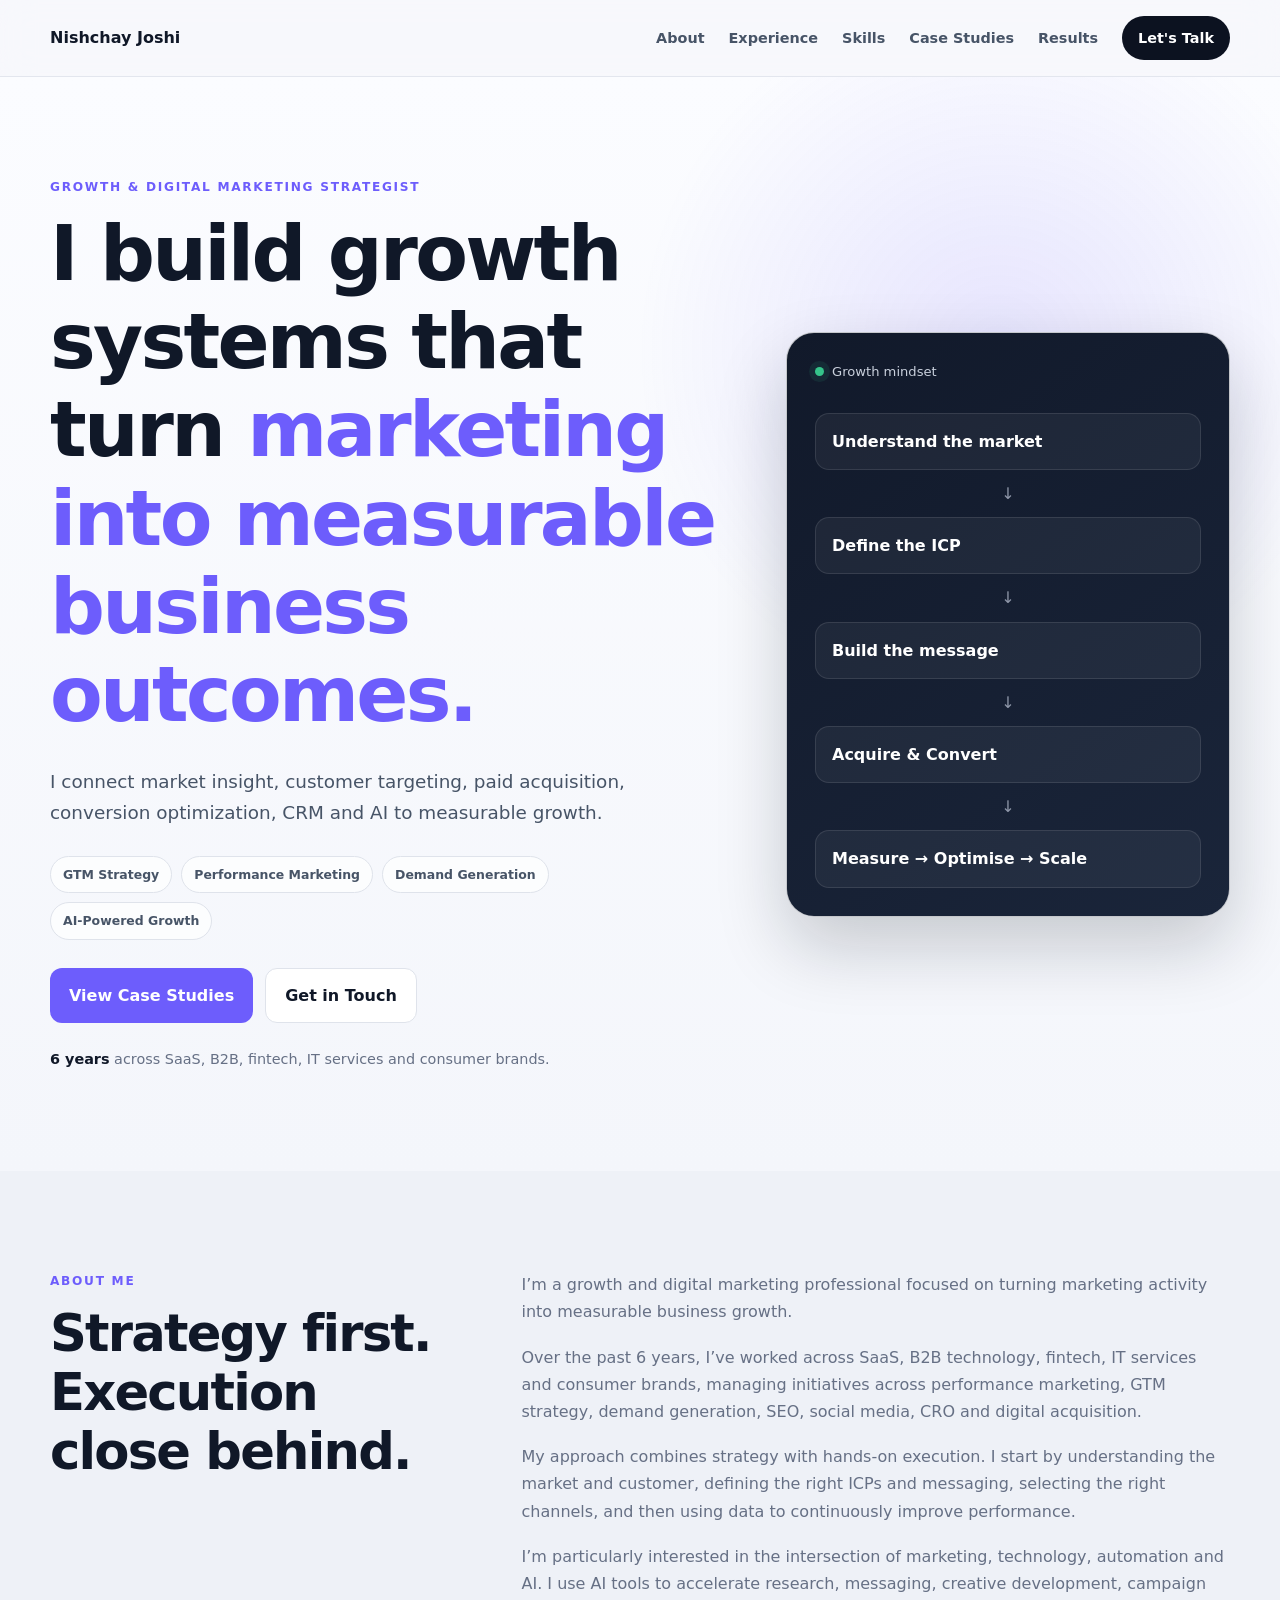
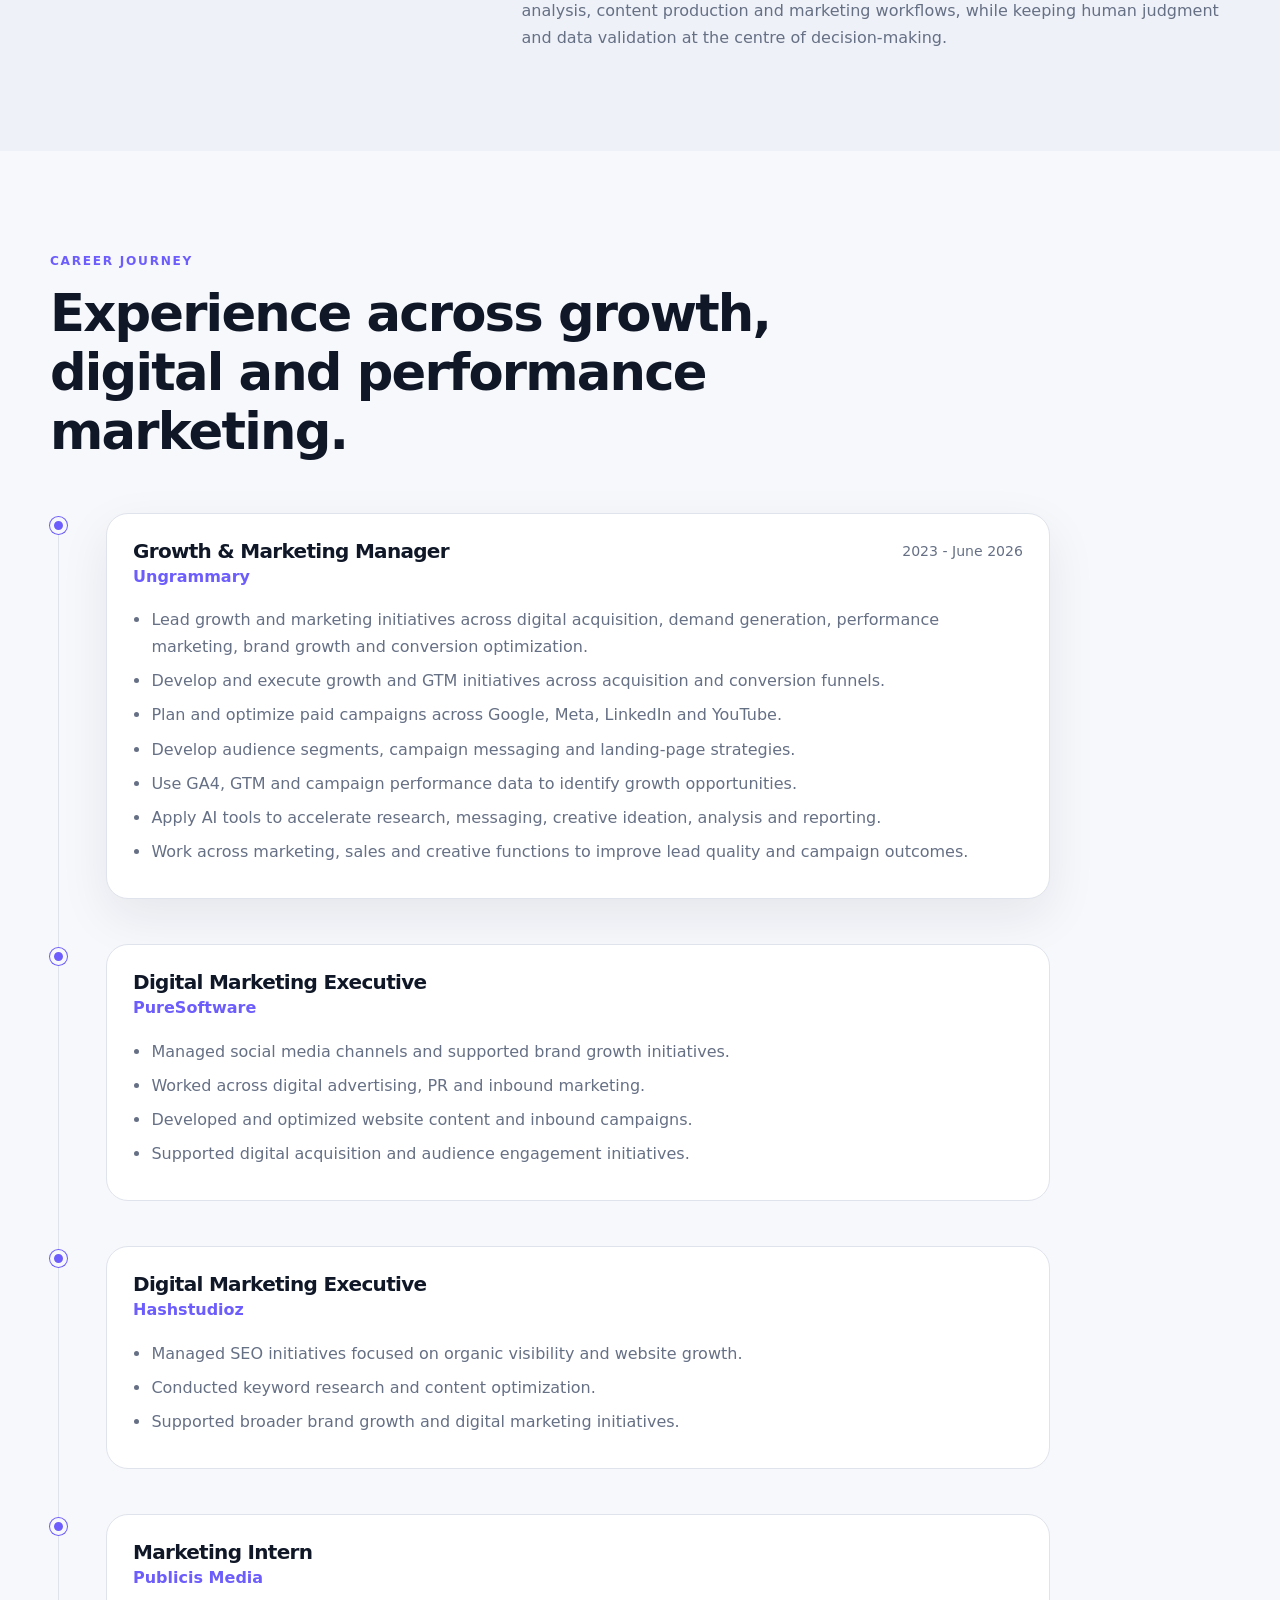
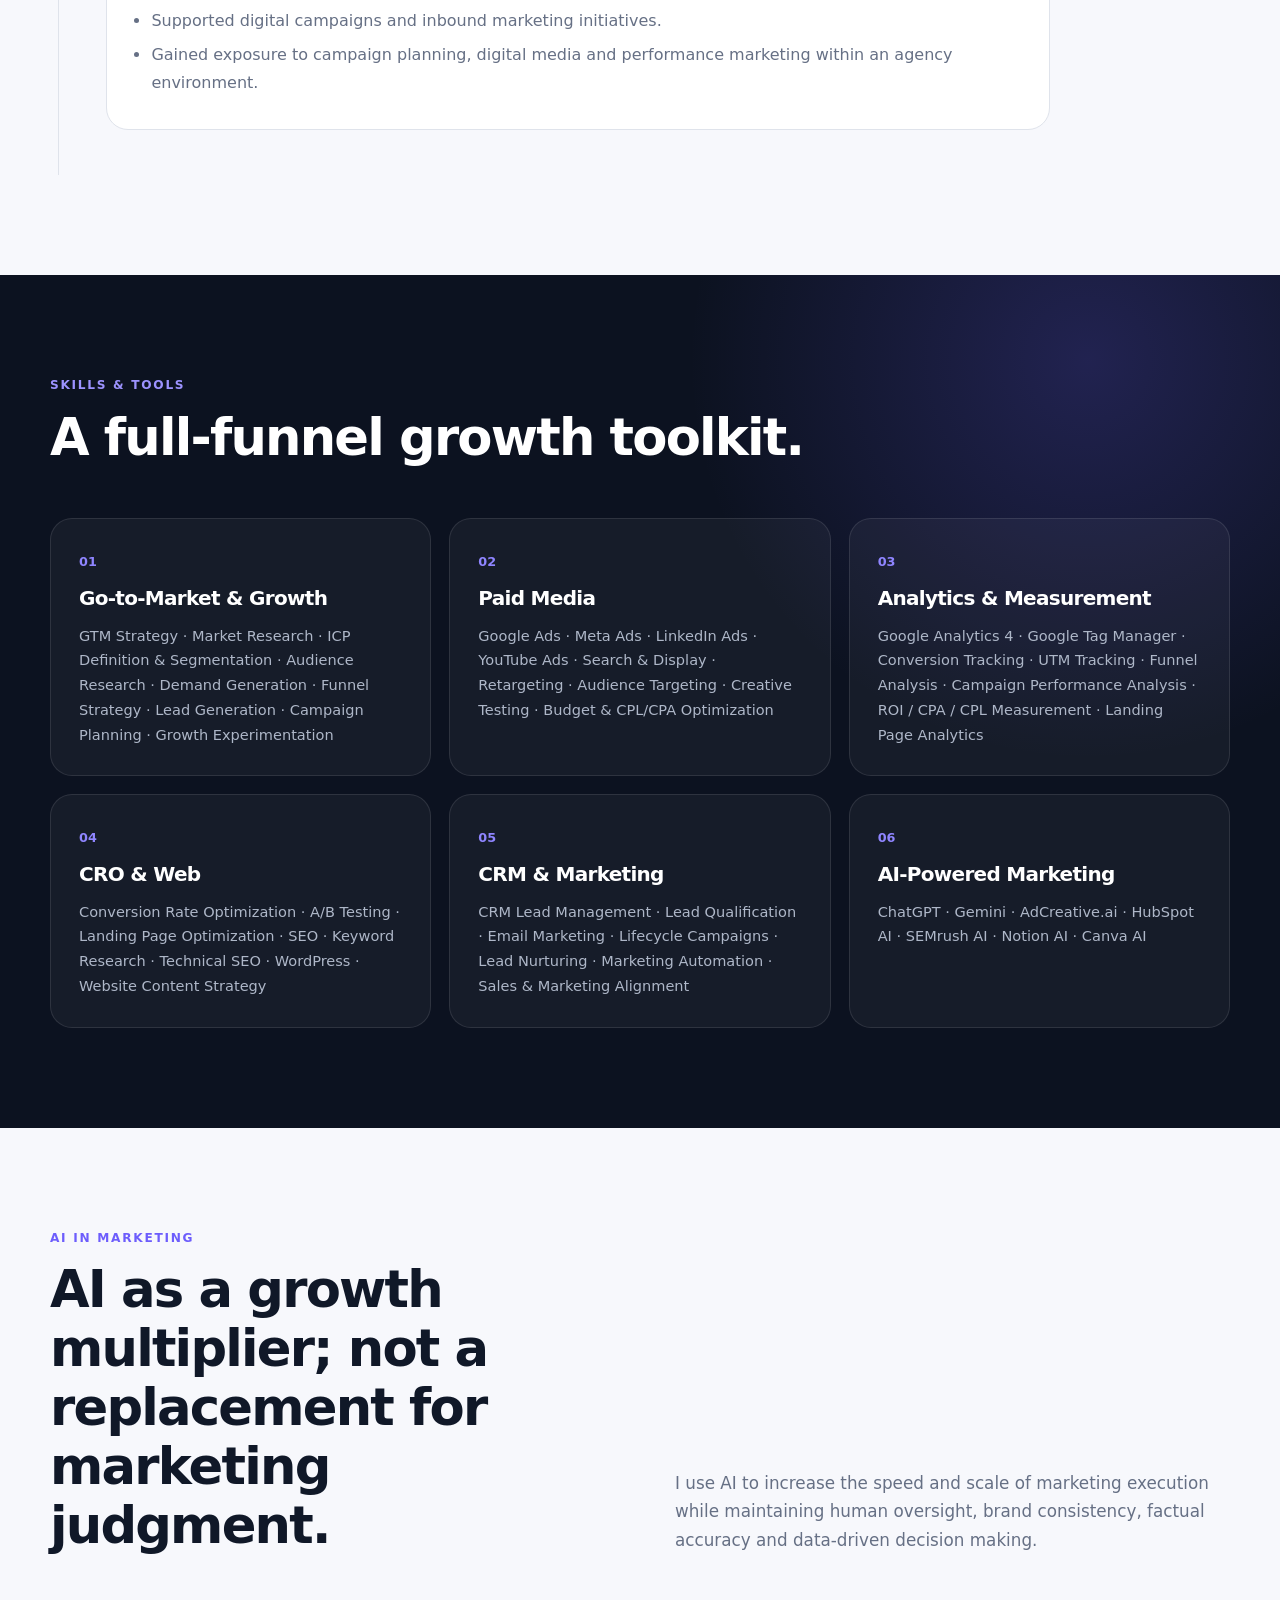
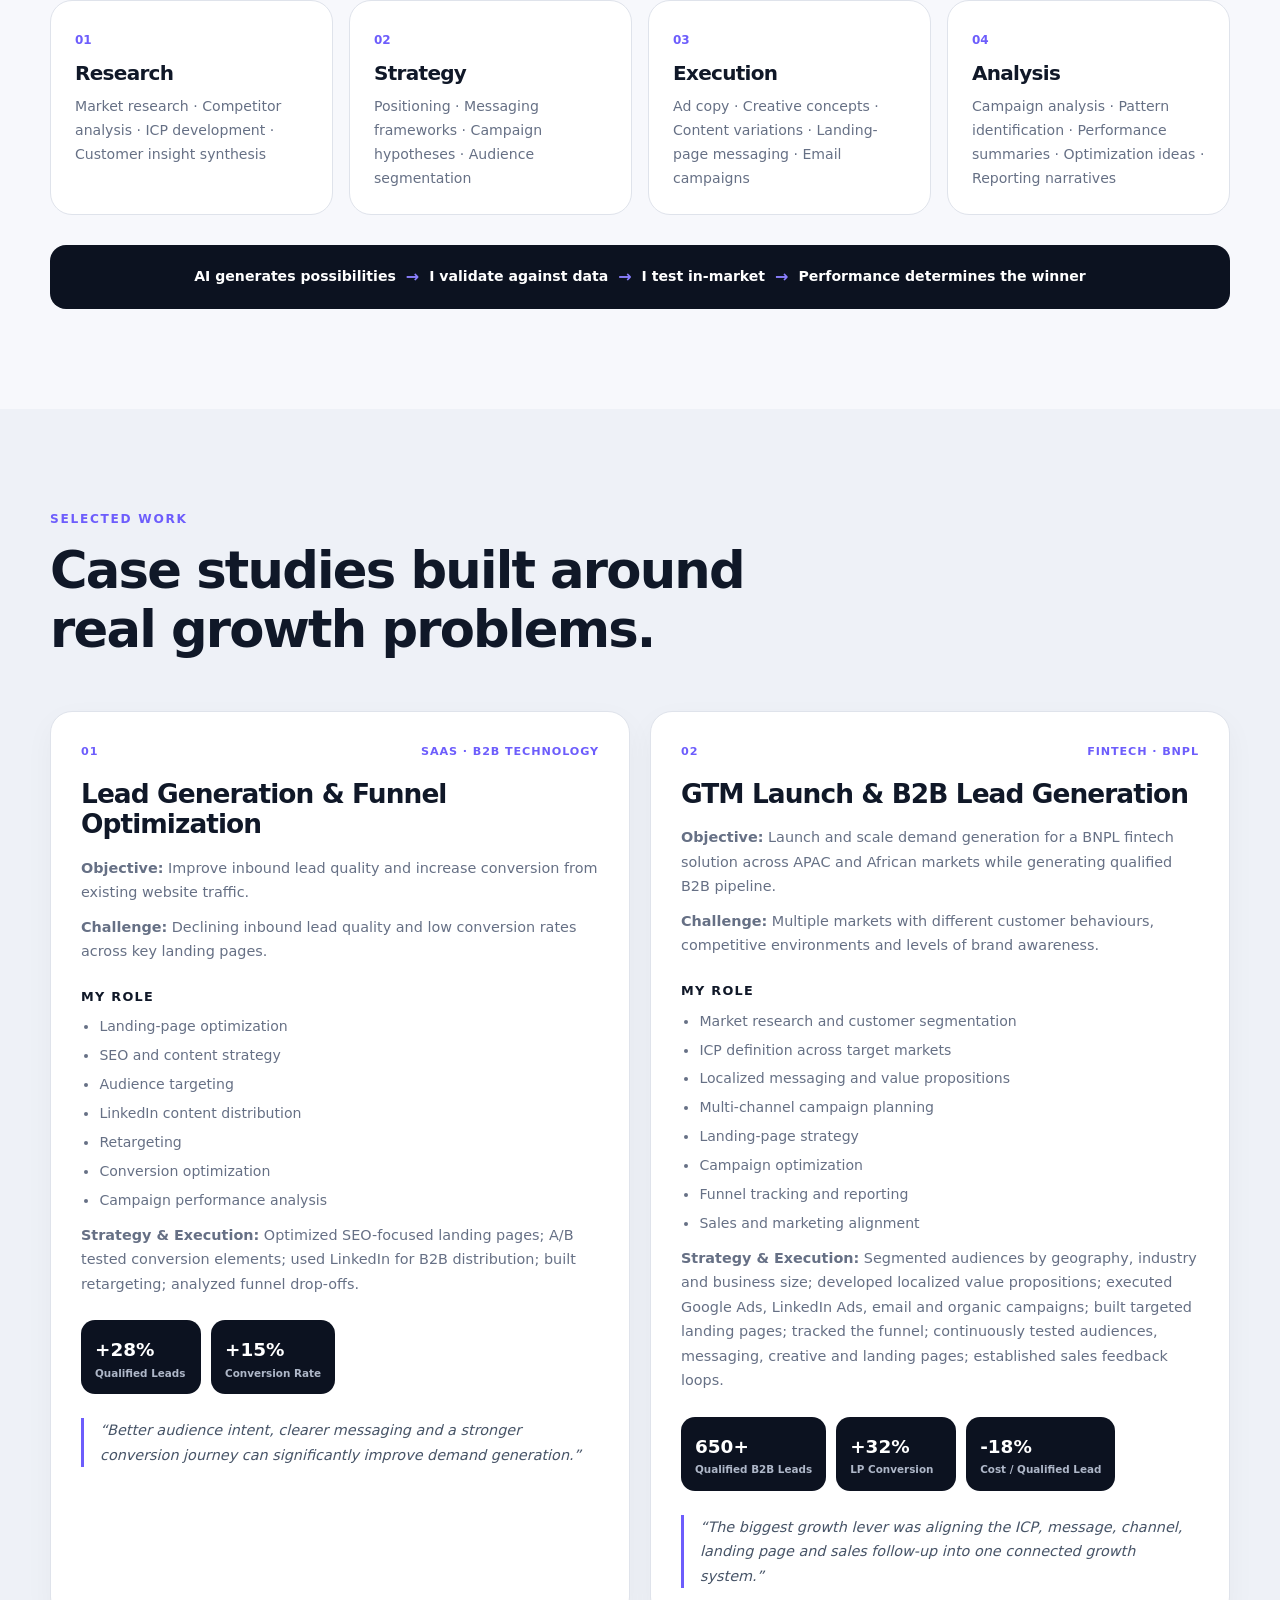
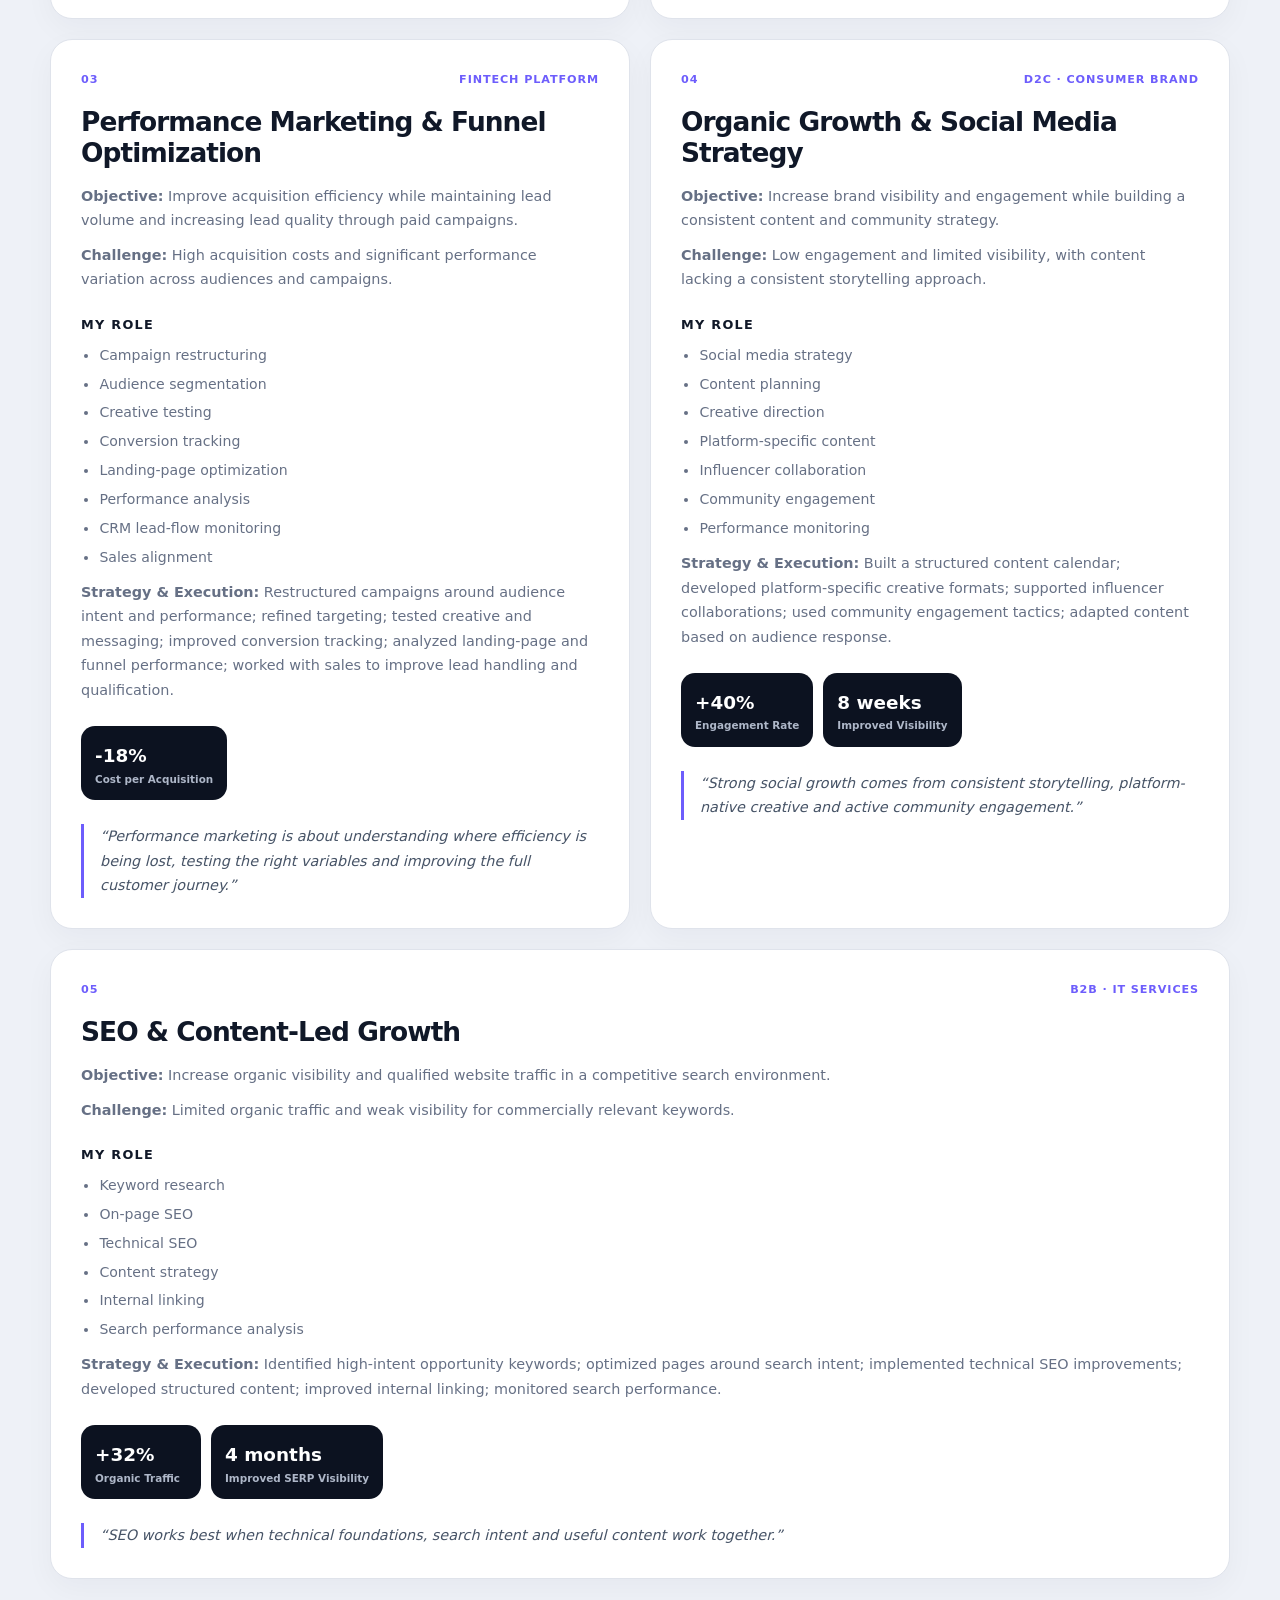
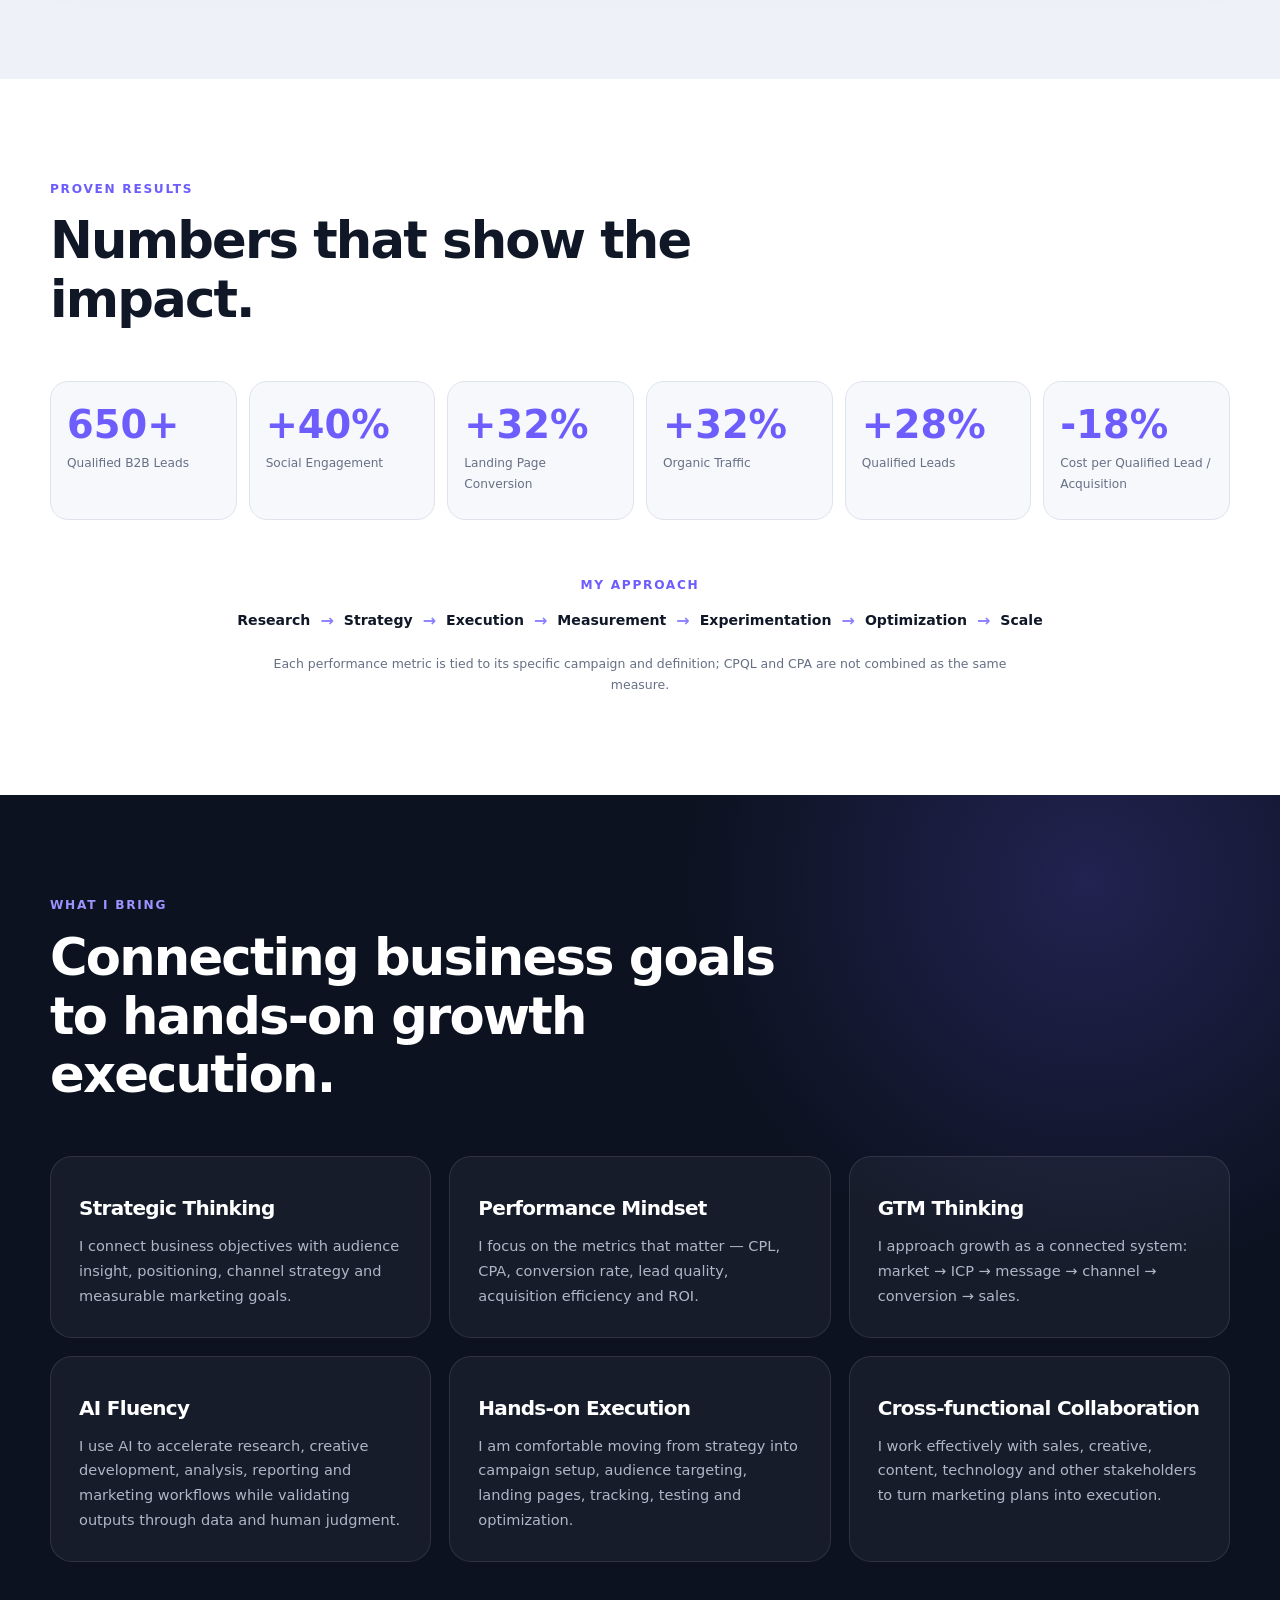
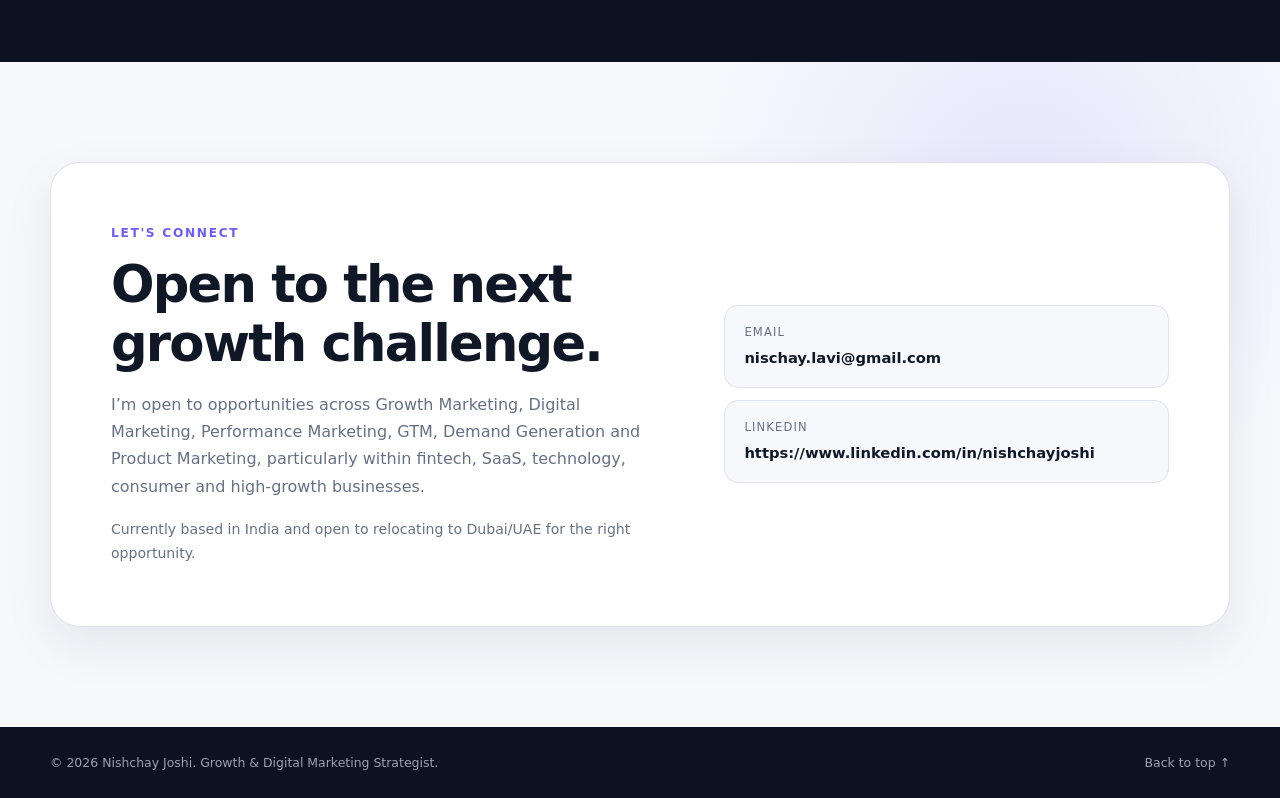
==== commit 66bfe430: "Update index.html" ====
--- a/index.html
+++ b/index.html
@@ -242,7 +242,7 @@
         <div class="ai-intro">
           <div>
             <p class="section-kicker">AI in Marketing</p>
-            <h2>AI as a growth multiplier — not a replacement for marketing judgment.</h2>
+            <h2>AI as a growth multiplier; not a replacement for marketing judgment.</h2>
           </div>
           <p class="ai-copy">
             I use AI to increase the speed and scale of marketing execution while maintaining human oversight,
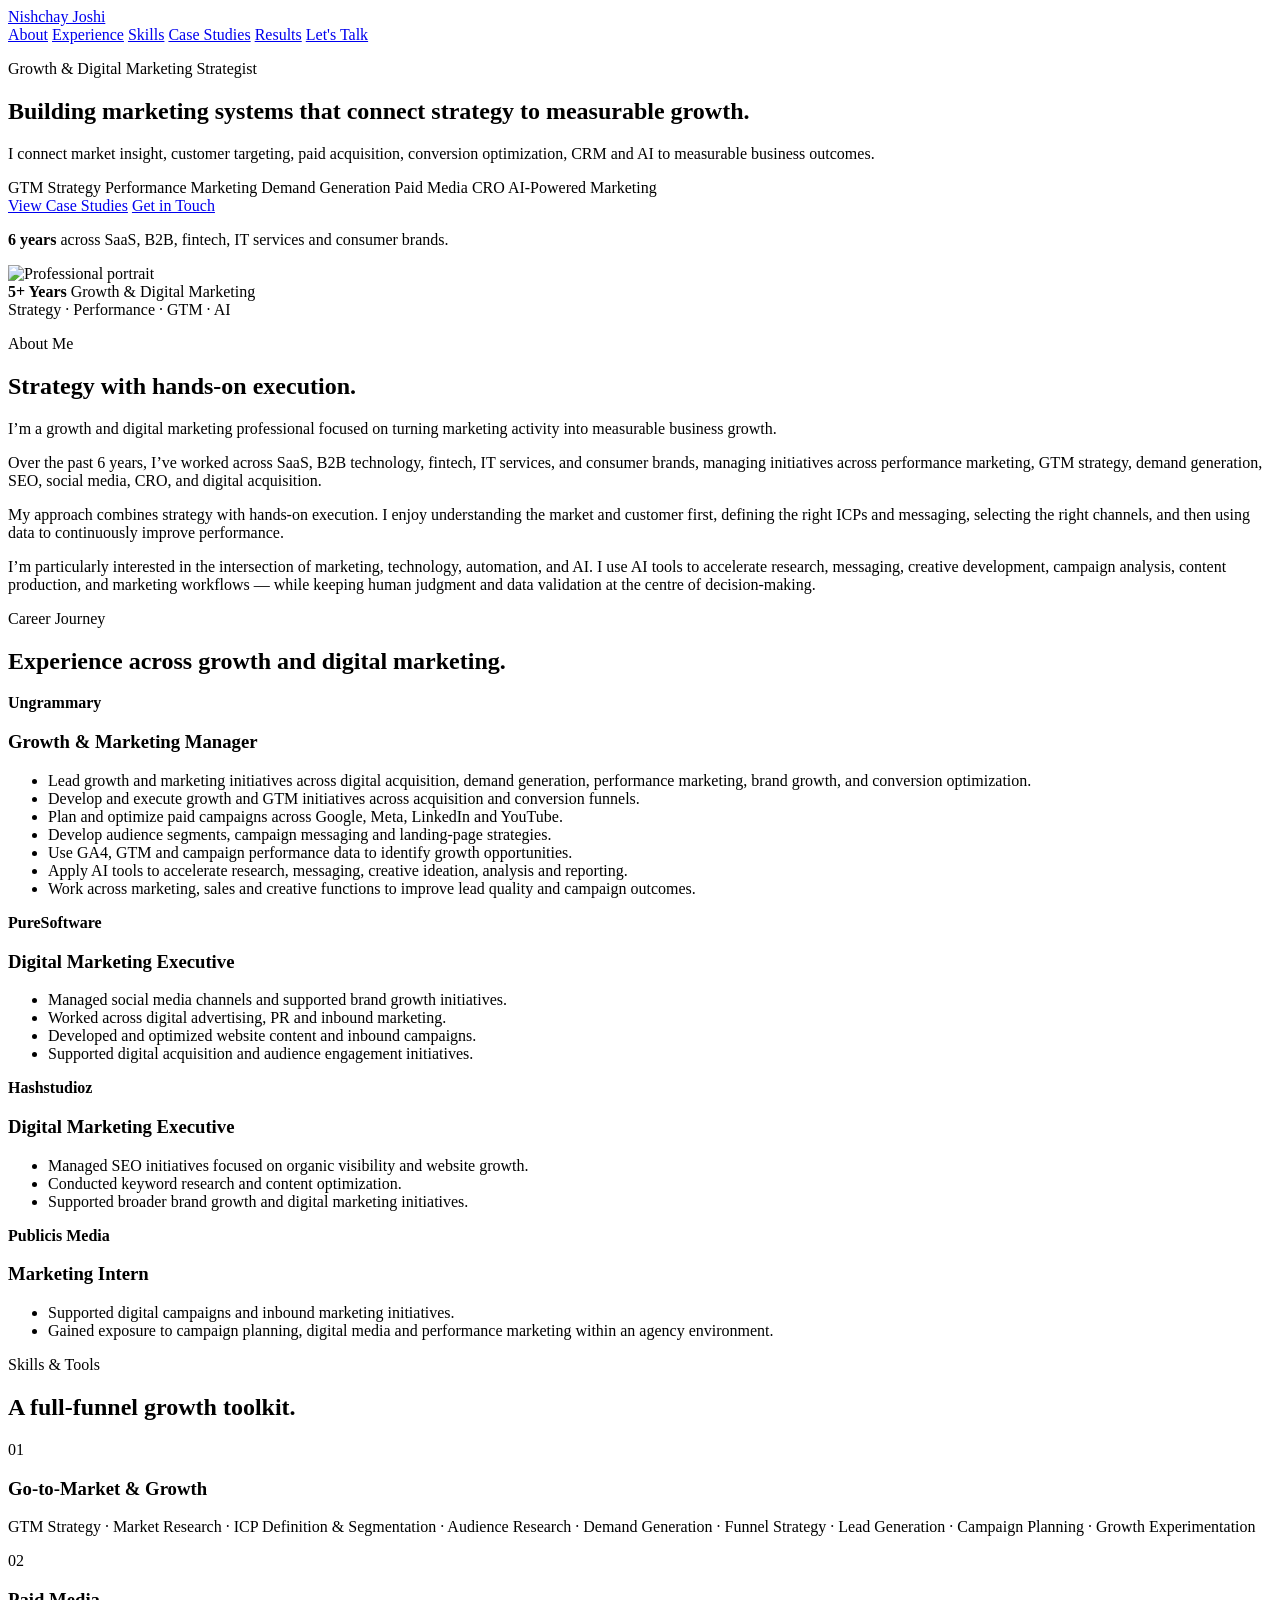
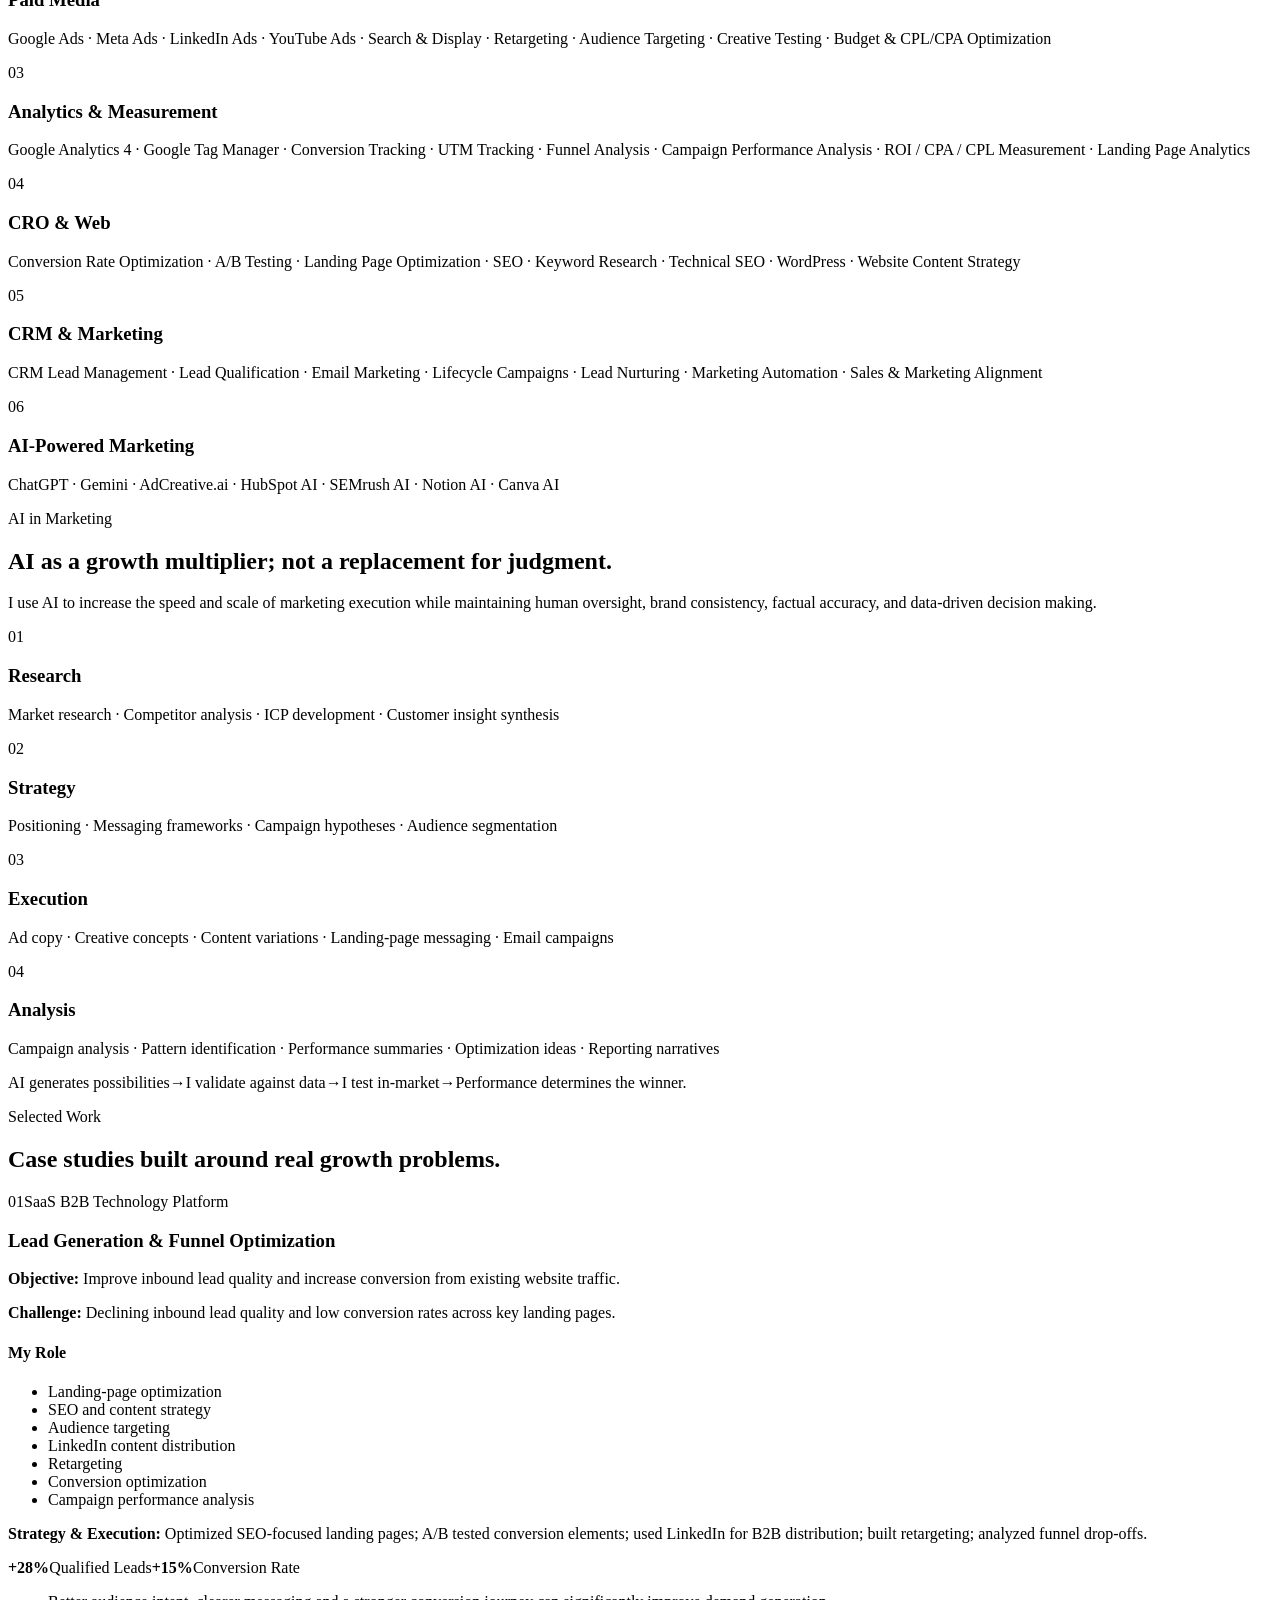
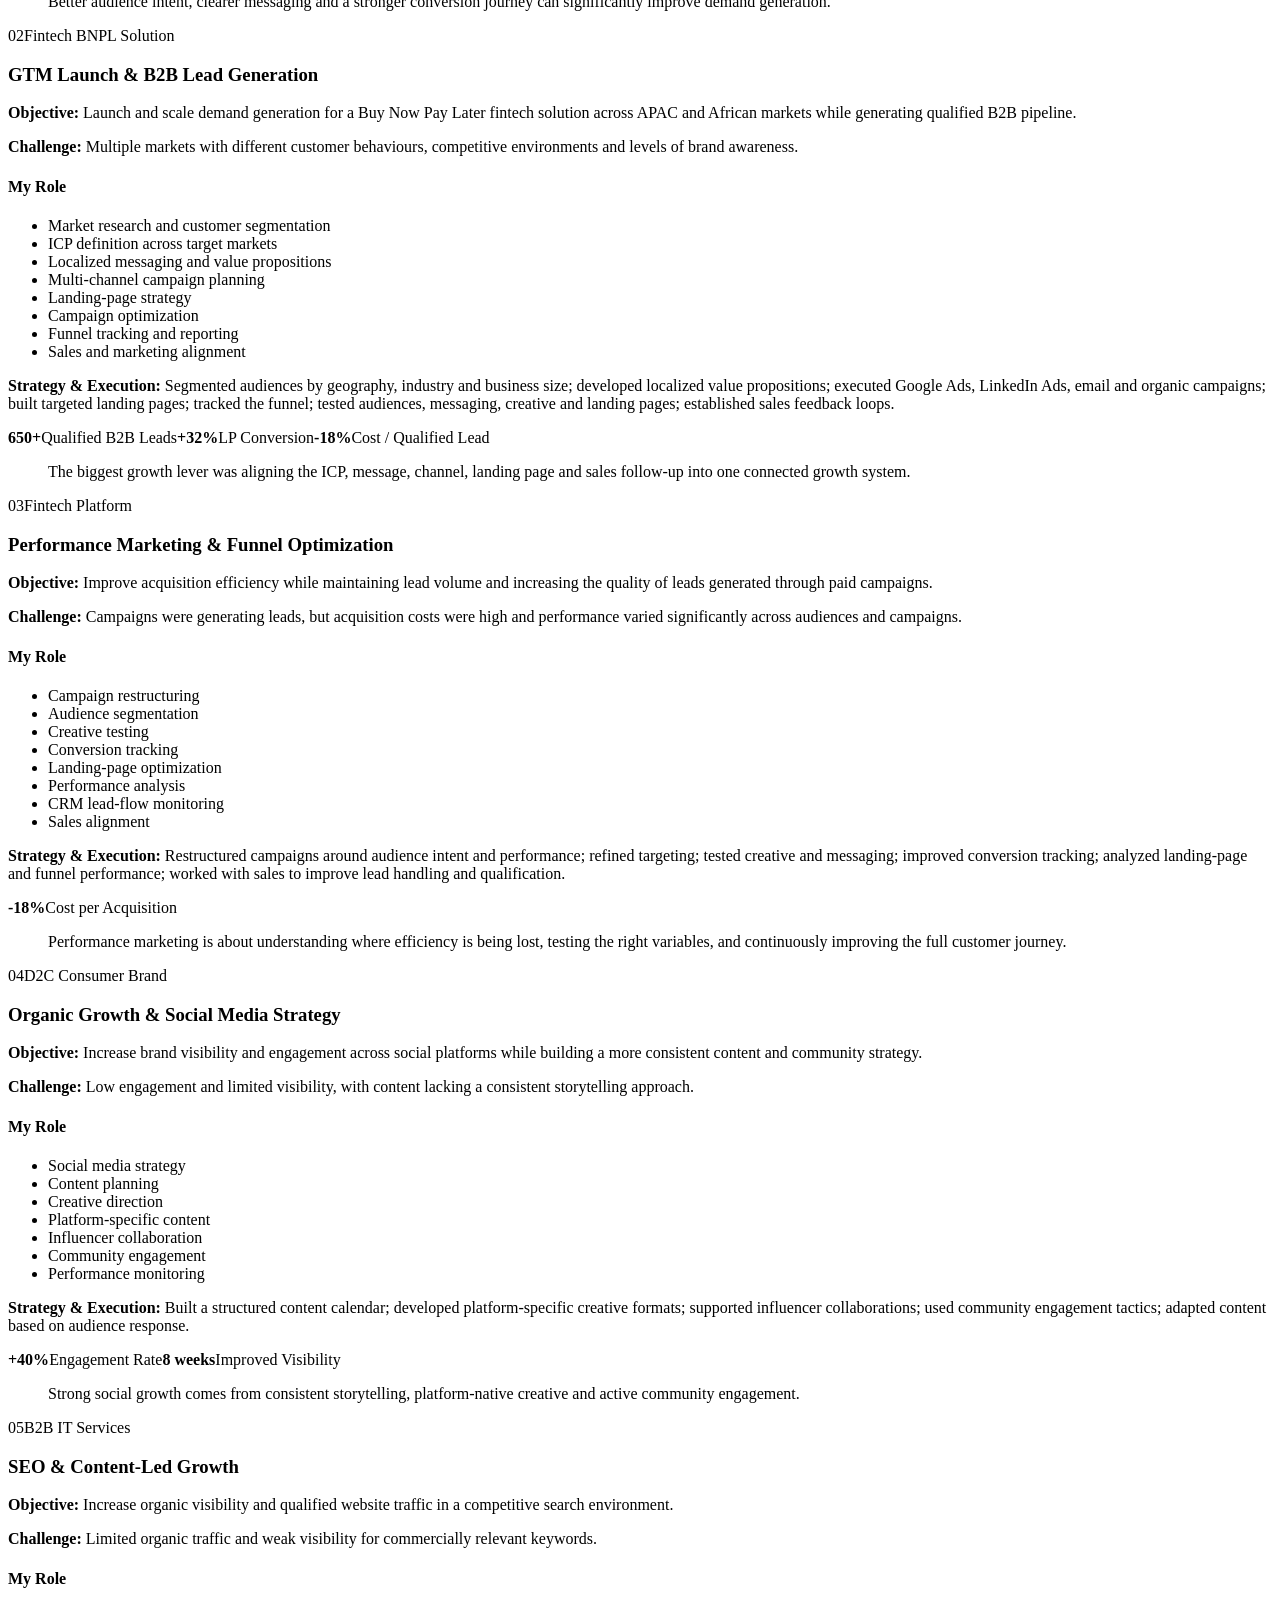
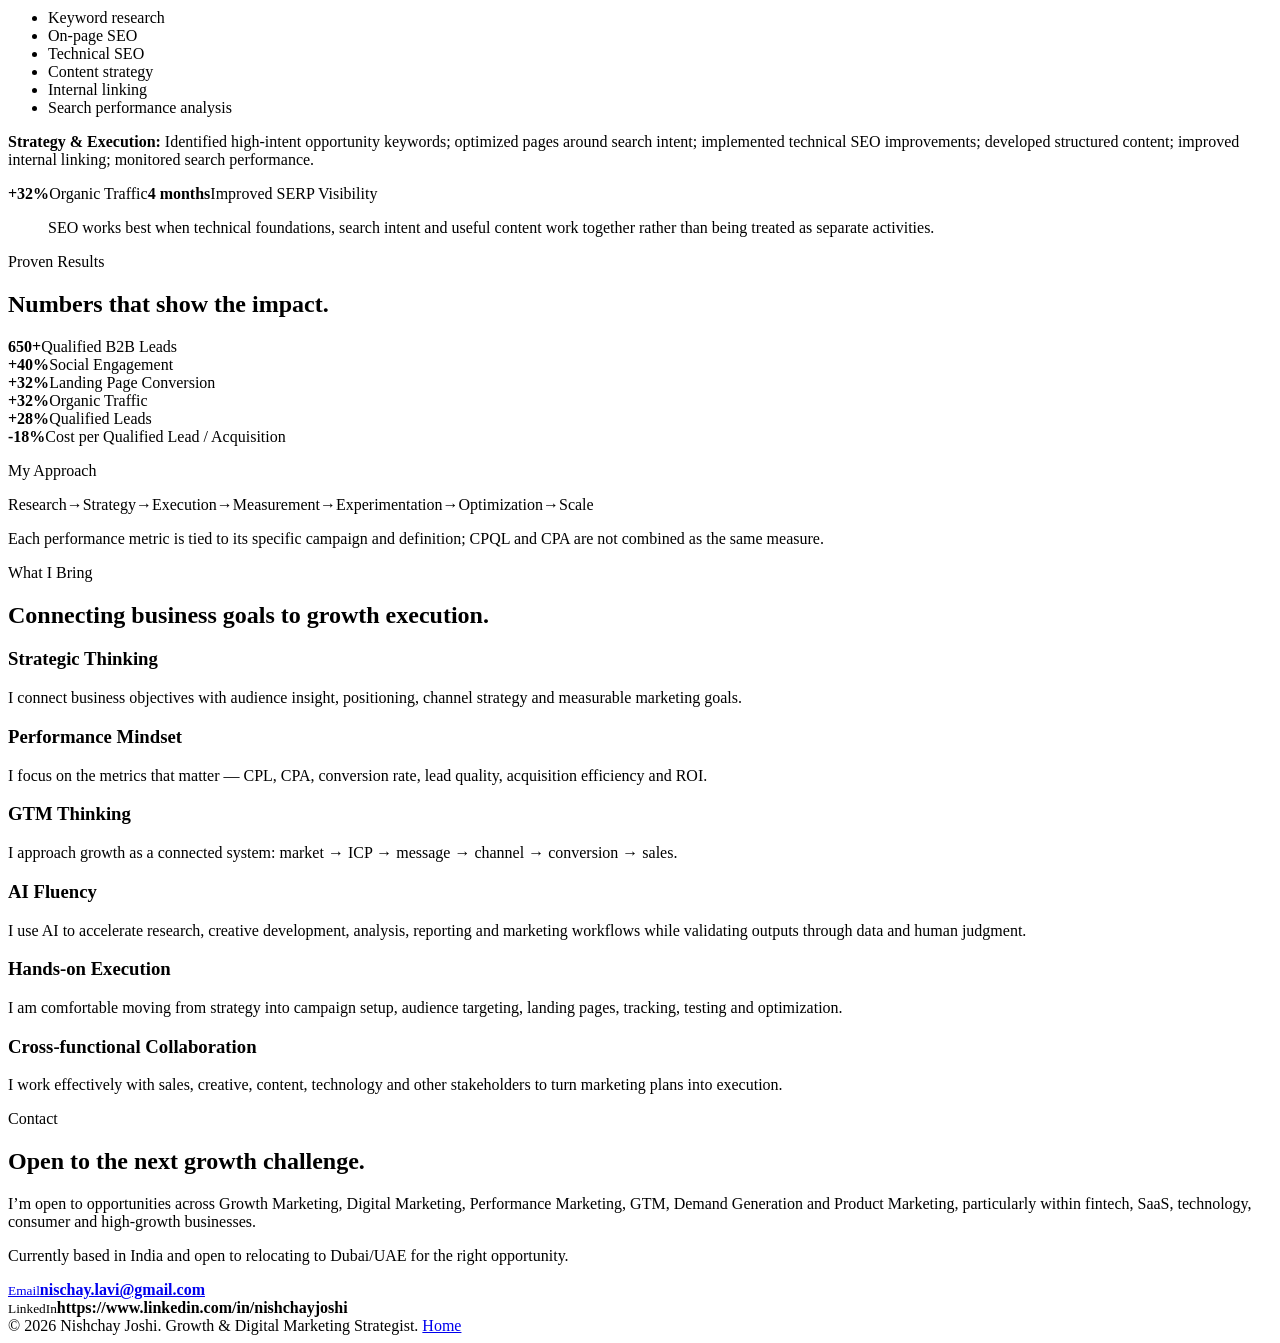
==== commit 618b82e5: "Update index.html" ====
--- a/index.html
+++ b/index.html
@@ -1,447 +1,327 @@
-<!DOCTYPE html>
+<!doctype html>
 <html lang="en">
 <head>
-  <meta charset="UTF-8">
-  <meta name="viewport" content="width=device-width, initial-scale=1.0">
-  <meta name="description" content="Growth & Digital Marketing Strategist specializing in GTM strategy, performance marketing, demand generation and AI-powered growth.">
+  <meta charset="utf-8">
+  <meta name="viewport" content="width=device-width, initial-scale=1">
+  <meta name="description" content="Nishchay Joshi — Growth & Digital Marketing Strategist. GTM Strategy, Performance Marketing, Demand Generation and AI-Powered Growth.">
   <meta name="author" content="Nishchay Joshi">
   <title>Nishchay Joshi | Growth & Digital Marketing Strategist</title>
-  <link rel="stylesheet" href="style.css">
+  <link rel="stylesheet" href="style_with_photo.css">
 </head>
 
 <body>
-  <header class="site-header">
-    <div class="container nav-wrap">
-      <a class="brand" href="#home" aria-label="Nishchay Joshi home">
-        <span>Nishchay Joshi</span>
-      </a>
-
-      <nav class="nav" aria-label="Primary navigation">
-        <a href="#about">About</a>
-        <a href="#experience">Experience</a>
-        <a href="#skills">Skills</a>
-        <a href="#case-studies">Case Studies</a>
-        <a href="#results">Results</a>
-        <a href="#contact" class="nav-cta">Let's Talk</a>
-      </nav>
-    </div>
-  </header>
-
-  <main id="home">
-    <!-- HERO -->
-    <section class="hero section">
-      <div class="container hero-grid">
-        <div class="hero-copy">
-          <p class="eyebrow">Growth & Digital Marketing Strategist</p>
-          <h1>I build growth systems that turn <span>marketing into measurable business outcomes.</span></h1>
-          <p class="hero-lead">
-            I connect market insight, customer targeting, paid acquisition, conversion optimization,
-            CRM and AI to measurable growth.
-          </p>
-
-          <div class="tag-list">
-            <span>GTM Strategy</span>
-            <span>Performance Marketing</span>
-            <span>Demand Generation</span>
-            <span>AI-Powered Growth</span>
-          </div>
-
-          <div class="hero-actions">
-            <a href="#case-studies" class="btn btn-primary">View Case Studies</a>
-            <a href="#contact" class="btn btn-secondary">Get in Touch</a>
-          </div>
-
-          <p class="experience-note"><strong>6 years</strong> across SaaS, B2B, fintech, IT services and consumer brands.</p>
-        </div>
-
-        <aside class="hero-card">
-          <div class="hero-card-top">
-            <span class="status-dot"></span>
-            <span>Growth mindset</span>
-          </div>
-          <div class="growth-flow">
-            <span>Understand the market</span>
-            <i>↓</i>
-            <span>Define the ICP</span>
-            <i>↓</i>
-            <span>Build the message</span>
-            <i>↓</i>
-            <span>Acquire & Convert</span>
-            <i>↓</i>
-            <span>Measure → Optimise → Scale</span>
-          </div>
-        </aside>
-      </div>
-    </section>
-
-    <!-- ABOUT -->
-    <section id="about" class="section section-muted">
-      <div class="container two-col">
-        <div>
-          <p class="section-kicker">About Me</p>
-          <h2>Strategy first. Execution close behind.</h2>
-        </div>
-        <div class="prose">
-          <p>
-            I’m a growth and digital marketing professional focused on turning marketing activity into measurable business growth.
-          </p>
-          <p>
-            Over the past 6 years, I’ve worked across SaaS, B2B technology, fintech, IT services and consumer brands,
-            managing initiatives across performance marketing, GTM strategy, demand generation, SEO, social media,
-            CRO and digital acquisition.
-          </p>
-          <p>
-            My approach combines strategy with hands-on execution. I start by understanding the market and customer,
-            defining the right ICPs and messaging, selecting the right channels, and then using data to continuously improve performance.
-          </p>
-          <p>
-            I’m particularly interested in the intersection of marketing, technology, automation and AI. I use AI tools
-            to accelerate research, messaging, creative development, campaign analysis, content production and marketing workflows,
-            while keeping human judgment and data validation at the centre of decision-making.
-          </p>
-        </div>
-      </div>
-    </section>
-
-    <!-- EXPERIENCE -->
-    <section id="experience" class="section">
-      <div class="container">
-        <div class="section-heading">
-          <p class="section-kicker">Career Journey</p>
-          <h2>Experience across growth, digital and performance marketing.</h2>
-        </div>
-
-        <div class="timeline">
-          <article class="timeline-item featured">
-            <div class="timeline-marker"></div>
-            <div class="timeline-content">
-              <div class="role-head">
-                <div>
-                  <h3>Growth & Marketing Manager</h3>
-                  <p class="company">Ungrammary</p>
-                </div>
-                <span class="date">2023 - June 2026</span>
-              </div>
-              <ul>
-                <li>Lead growth and marketing initiatives across digital acquisition, demand generation, performance marketing, brand growth and conversion optimization.</li>
-                <li>Develop and execute growth and GTM initiatives across acquisition and conversion funnels.</li>
-                <li>Plan and optimize paid campaigns across Google, Meta, LinkedIn and YouTube.</li>
-                <li>Develop audience segments, campaign messaging and landing-page strategies.</li>
-                <li>Use GA4, GTM and campaign performance data to identify growth opportunities.</li>
-                <li>Apply AI tools to accelerate research, messaging, creative ideation, analysis and reporting.</li>
-                <li>Work across marketing, sales and creative functions to improve lead quality and campaign outcomes.</li>
-              </ul>
-            </div>
-          </article>
-
-          <article class="timeline-item">
-            <div class="timeline-marker"></div>
-            <div class="timeline-content">
-              <div class="role-head">
-                <div>
-                  <h3>Digital Marketing Executive</h3>
-                  <p class="company">PureSoftware</p>
-                </div>
-              </div>
-              <ul>
-                <li>Managed social media channels and supported brand growth initiatives.</li>
-                <li>Worked across digital advertising, PR and inbound marketing.</li>
-                <li>Developed and optimized website content and inbound campaigns.</li>
-                <li>Supported digital acquisition and audience engagement initiatives.</li>
-              </ul>
-            </div>
-          </article>
-
-          <article class="timeline-item">
-            <div class="timeline-marker"></div>
-            <div class="timeline-content">
-              <div class="role-head">
-                <div>
-                  <h3>Digital Marketing Executive</h3>
-                  <p class="company">Hashstudioz</p>
-                </div>
-              </div>
-              <ul>
-                <li>Managed SEO initiatives focused on organic visibility and website growth.</li>
-                <li>Conducted keyword research and content optimization.</li>
-                <li>Supported broader brand growth and digital marketing initiatives.</li>
-              </ul>
-            </div>
-          </article>
-
-          <article class="timeline-item">
-            <div class="timeline-marker"></div>
-            <div class="timeline-content">
-              <div class="role-head">
-                <div>
-                  <h3>Marketing Intern</h3>
-                  <p class="company">Publicis Media</p>
-                </div>
-              </div>
-              <ul>
-                <li>Supported digital campaigns and inbound marketing initiatives.</li>
-                <li>Gained exposure to campaign planning, digital media and performance marketing within an agency environment.</li>
-              </ul>
-            </div>
-          </article>
-        </div>
-      </div>
-    </section>
-
-    <!-- SKILLS -->
-    <section id="skills" class="section section-dark">
-      <div class="container">
-        <div class="section-heading light">
-          <p class="section-kicker">Skills & Tools</p>
-          <h2>A full-funnel growth toolkit.</h2>
-        </div>
-
-        <div class="skills-grid">
-          <article class="skill-card">
-            <span class="skill-number">01</span>
-            <h3>Go-to-Market & Growth</h3>
-            <p>GTM Strategy · Market Research · ICP Definition & Segmentation · Audience Research · Demand Generation · Funnel Strategy · Lead Generation · Campaign Planning · Growth Experimentation</p>
-          </article>
-
-          <article class="skill-card">
-            <span class="skill-number">02</span>
-            <h3>Paid Media</h3>
-            <p>Google Ads · Meta Ads · LinkedIn Ads · YouTube Ads · Search & Display · Retargeting · Audience Targeting · Creative Testing · Budget & CPL/CPA Optimization</p>
-          </article>
-
-          <article class="skill-card">
-            <span class="skill-number">03</span>
-            <h3>Analytics & Measurement</h3>
-            <p>Google Analytics 4 · Google Tag Manager · Conversion Tracking · UTM Tracking · Funnel Analysis · Campaign Performance Analysis · ROI / CPA / CPL Measurement · Landing Page Analytics</p>
-          </article>
-
-          <article class="skill-card">
-            <span class="skill-number">04</span>
-            <h3>CRO & Web</h3>
-            <p>Conversion Rate Optimization · A/B Testing · Landing Page Optimization · SEO · Keyword Research · Technical SEO · WordPress · Website Content Strategy</p>
-          </article>
-
-          <article class="skill-card">
-            <span class="skill-number">05</span>
-            <h3>CRM & Marketing</h3>
-            <p>CRM Lead Management · Lead Qualification · Email Marketing · Lifecycle Campaigns · Lead Nurturing · Marketing Automation · Sales & Marketing Alignment</p>
-          </article>
-
-          <article class="skill-card">
-            <span class="skill-number">06</span>
-            <h3>AI-Powered Marketing</h3>
-            <p>ChatGPT · Gemini · AdCreative.ai · HubSpot AI · SEMrush AI · Notion AI · Canva AI</p>
-          </article>
-        </div>
-      </div>
-    </section>
-
-    <!-- AI -->
-    <section class="section">
-      <div class="container">
-        <div class="ai-intro">
+<header class="site-header">
+  <div class="container nav-wrap">
+    <a class="brand" href="./">
+      <span>Nishchay Joshi</span>
+    </a>
+    <nav class="nav" aria-label="Main navigation">
+      <a href="#about">About</a>
+      <a href="#experience">Experience</a>
+      <a href="#skills">Skills</a>
+      <a href="#work">Case Studies</a>
+      <a href="#results">Results</a>
+      <a class="nav-button" href="#contact">Let's Talk</a>
+    </nav>
+  </div>
+</header>
+
+<main>
+  <section class="hero" id="home">
+    <div class="container hero-grid">
+      <div class="hero-copy">
+        <p class="eyebrow">Growth & Digital Marketing Strategist</p>
+        <h1>Building marketing systems that connect <span>strategy to measurable growth.</span></h1>
+        <p class="hero-text">
+          I connect market insight, customer targeting, paid acquisition, conversion optimization,
+          CRM and AI to measurable business outcomes.
+        </p>
+
+        <div class="chips">
+          <span>GTM Strategy</span>
+          <span>Performance Marketing</span>
+          <span>Demand Generation</span>
+          <span>Paid Media</span>
+          <span>CRO</span>
+          <span>AI-Powered Marketing</span>
+        </div>
+
+        <div class="actions">
+          <a class="button primary" href="#work">View Case Studies</a>
+          <a class="button secondary" href="#contact">Get in Touch</a>
+        </div>
+
+        <p class="small-note"><strong>6 years</strong> across SaaS, B2B, fintech, IT services and consumer brands.</p>
+      </div>
+
+      <div class="hero-photo-wrap">
+        <div class="hero-photo-card">
+          <img src="portfolio-photo.jpeg" alt="Professional portrait" class="hero-photo">
+          <div class="photo-badge">
+            <strong>5+ Years</strong>
+            <span>Growth & Digital Marketing</span>
+          </div>
+        </div>
+        <div class="photo-caption"><span class="pulse"></span><span>Strategy · Performance · GTM · AI</span></div>
+      </div>
+    </div>
+  </section>
+
+  <section class="section pale" id="about">
+    <div class="container split">
+      <div class="section-title">
+        <p class="eyebrow">About Me</p>
+        <h2>Strategy with hands-on execution.</h2>
+      </div>
+      <div class="copy">
+        <p>I’m a growth and digital marketing professional focused on turning marketing activity into measurable business growth.</p>
+        <p>Over the past 6 years, I’ve worked across SaaS, B2B technology, fintech, IT services, and consumer brands, managing initiatives across performance marketing, GTM strategy, demand generation, SEO, social media, CRO, and digital acquisition.</p>
+        <p>My approach combines strategy with hands-on execution. I enjoy understanding the market and customer first, defining the right ICPs and messaging, selecting the right channels, and then using data to continuously improve performance.</p>
+        <p>I’m particularly interested in the intersection of marketing, technology, automation, and AI. I use AI tools to accelerate research, messaging, creative development, campaign analysis, content production, and marketing workflows — while keeping human judgment and data validation at the centre of decision-making.</p>
+      </div>
+    </div>
+  </section>
+
+  <section class="section" id="experience">
+    <div class="container">
+      <div class="section-head">
+        <p class="eyebrow">Career Journey</p>
+        <h2>Experience across growth and digital marketing.</h2>
+      </div>
+
+      <div class="experience-list">
+        <article class="experience-card current">
+          <div class="experience-meta">
+            <strong>Ungrammary</strong>
+          </div>
           <div>
-            <p class="section-kicker">AI in Marketing</p>
-            <h2>AI as a growth multiplier; not a replacement for marketing judgment.</h2>
-          </div>
-          <p class="ai-copy">
-            I use AI to increase the speed and scale of marketing execution while maintaining human oversight,
-            brand consistency, factual accuracy and data-driven decision making.
-          </p>
-        </div>
-
-        <div class="ai-grid">
-          <div class="ai-step"><span>01</span><h3>Research</h3><p>Market research · Competitor analysis · ICP development · Customer insight synthesis</p></div>
-          <div class="ai-step"><span>02</span><h3>Strategy</h3><p>Positioning · Messaging frameworks · Campaign hypotheses · Audience segmentation</p></div>
-          <div class="ai-step"><span>03</span><h3>Execution</h3><p>Ad copy · Creative concepts · Content variations · Landing-page messaging · Email campaigns</p></div>
-          <div class="ai-step"><span>04</span><h3>Analysis</h3><p>Campaign analysis · Pattern identification · Performance summaries · Optimization ideas · Reporting narratives</p></div>
-        </div>
-
-        <div class="ai-workflow">
-          <span>AI generates possibilities</span>
-          <b>→</b>
-          <span>I validate against data</span>
-          <b>→</b>
-          <span>I test in-market</span>
-          <b>→</b>
-          <span>Performance determines the winner</span>
-        </div>
-      </div>
-    </section>
-
-    <!-- CASE STUDIES -->
-    <section id="case-studies" class="section section-muted">
-      <div class="container">
-        <div class="section-heading">
-          <p class="section-kicker">Selected Work</p>
-          <h2>Case studies built around real growth problems.</h2>
-        </div>
-
-        <div class="case-grid">
-          <article class="case-card">
-            <div class="case-top"><span>01</span><span>SaaS · B2B Technology</span></div>
-            <h3>Lead Generation & Funnel Optimization</h3>
-            <p><strong>Objective:</strong> Improve inbound lead quality and increase conversion from existing website traffic.</p>
-            <p><strong>Challenge:</strong> Declining inbound lead quality and low conversion rates across key landing pages.</p>
-            <h4>My Role</h4>
+            <h3>Growth & Marketing Manager</h3>
             <ul>
-              <li>Landing-page optimization</li><li>SEO and content strategy</li><li>Audience targeting</li>
-              <li>LinkedIn content distribution</li><li>Retargeting</li><li>Conversion optimization</li>
-              <li>Campaign performance analysis</li>
+              <li>Lead growth and marketing initiatives across digital acquisition, demand generation, performance marketing, brand growth, and conversion optimization.</li>
+              <li>Develop and execute growth and GTM initiatives across acquisition and conversion funnels.</li>
+              <li>Plan and optimize paid campaigns across Google, Meta, LinkedIn and YouTube.</li>
+              <li>Develop audience segments, campaign messaging and landing-page strategies.</li>
+              <li>Use GA4, GTM and campaign performance data to identify growth opportunities.</li>
+              <li>Apply AI tools to accelerate research, messaging, creative ideation, analysis and reporting.</li>
+              <li>Work across marketing, sales and creative functions to improve lead quality and campaign outcomes.</li>
             </ul>
-            <p><strong>Strategy & Execution:</strong> Optimized SEO-focused landing pages; A/B tested conversion elements; used LinkedIn for B2B distribution; built retargeting; analyzed funnel drop-offs.</p>
-            <div class="metrics"><span>+28% <small>Qualified Leads</small></span><span>+15% <small>Conversion Rate</small></span></div>
-            <blockquote>“Better audience intent, clearer messaging and a stronger conversion journey can significantly improve demand generation.”</blockquote>
-          </article>
-
-          <article class="case-card">
-            <div class="case-top"><span>02</span><span>Fintech · BNPL</span></div>
-            <h3>GTM Launch & B2B Lead Generation</h3>
-            <p><strong>Objective:</strong> Launch and scale demand generation for a BNPL fintech solution across APAC and African markets while generating qualified B2B pipeline.</p>
-            <p><strong>Challenge:</strong> Multiple markets with different customer behaviours, competitive environments and levels of brand awareness.</p>
-            <h4>My Role</h4>
+          </div>
+        </article>
+
+        <article class="experience-card">
+          <div class="experience-meta"><strong>PureSoftware</strong></div>
+          <div>
+            <h3>Digital Marketing Executive</h3>
             <ul>
-              <li>Market research and customer segmentation</li><li>ICP definition across target markets</li>
-              <li>Localized messaging and value propositions</li><li>Multi-channel campaign planning</li>
-              <li>Landing-page strategy</li><li>Campaign optimization</li>
-              <li>Funnel tracking and reporting</li><li>Sales and marketing alignment</li>
+              <li>Managed social media channels and supported brand growth initiatives.</li>
+              <li>Worked across digital advertising, PR and inbound marketing.</li>
+              <li>Developed and optimized website content and inbound campaigns.</li>
+              <li>Supported digital acquisition and audience engagement initiatives.</li>
             </ul>
-            <p><strong>Strategy & Execution:</strong> Segmented audiences by geography, industry and business size; developed localized value propositions; executed Google Ads, LinkedIn Ads, email and organic campaigns; built targeted landing pages; tracked the funnel; continuously tested audiences, messaging, creative and landing pages; established sales feedback loops.</p>
-            <div class="metrics"><span>650+ <small>Qualified B2B Leads</small></span><span>+32% <small>LP Conversion</small></span><span>-18% <small>Cost / Qualified Lead</small></span></div>
-            <blockquote>“The biggest growth lever was aligning the ICP, message, channel, landing page and sales follow-up into one connected growth system.”</blockquote>
-          </article>
-
-          <article class="case-card">
-            <div class="case-top"><span>03</span><span>Fintech Platform</span></div>
-            <h3>Performance Marketing & Funnel Optimization</h3>
-            <p><strong>Objective:</strong> Improve acquisition efficiency while maintaining lead volume and increasing lead quality through paid campaigns.</p>
-            <p><strong>Challenge:</strong> High acquisition costs and significant performance variation across audiences and campaigns.</p>
-            <h4>My Role</h4>
+          </div>
+        </article>
+
+        <article class="experience-card">
+          <div class="experience-meta"><strong>Hashstudioz</strong></div>
+          <div>
+            <h3>Digital Marketing Executive</h3>
             <ul>
-              <li>Campaign restructuring</li><li>Audience segmentation</li><li>Creative testing</li>
-              <li>Conversion tracking</li><li>Landing-page optimization</li><li>Performance analysis</li>
-              <li>CRM lead-flow monitoring</li><li>Sales alignment</li>
+              <li>Managed SEO initiatives focused on organic visibility and website growth.</li>
+              <li>Conducted keyword research and content optimization.</li>
+              <li>Supported broader brand growth and digital marketing initiatives.</li>
             </ul>
-            <p><strong>Strategy & Execution:</strong> Restructured campaigns around audience intent and performance; refined targeting; tested creative and messaging; improved conversion tracking; analyzed landing-page and funnel performance; worked with sales to improve lead handling and qualification.</p>
-            <div class="metrics"><span>-18% <small>Cost per Acquisition</small></span></div>
-            <blockquote>“Performance marketing is about understanding where efficiency is being lost, testing the right variables and improving the full customer journey.”</blockquote>
-          </article>
-
-          <article class="case-card">
-            <div class="case-top"><span>04</span><span>D2C · Consumer Brand</span></div>
-            <h3>Organic Growth & Social Media Strategy</h3>
-            <p><strong>Objective:</strong> Increase brand visibility and engagement while building a consistent content and community strategy.</p>
-            <p><strong>Challenge:</strong> Low engagement and limited visibility, with content lacking a consistent storytelling approach.</p>
-            <h4>My Role</h4>
+          </div>
+        </article>
+
+        <article class="experience-card">
+          <div class="experience-meta"><strong>Publicis Media</strong></div>
+          <div>
+            <h3>Marketing Intern</h3>
             <ul>
-              <li>Social media strategy</li><li>Content planning</li><li>Creative direction</li>
-              <li>Platform-specific content</li><li>Influencer collaboration</li><li>Community engagement</li>
-              <li>Performance monitoring</li>
+              <li>Supported digital campaigns and inbound marketing initiatives.</li>
+              <li>Gained exposure to campaign planning, digital media and performance marketing within an agency environment.</li>
             </ul>
-            <p><strong>Strategy & Execution:</strong> Built a structured content calendar; developed platform-specific creative formats; supported influencer collaborations; used community engagement tactics; adapted content based on audience response.</p>
-            <div class="metrics"><span>+40% <small>Engagement Rate</small></span><span>8 weeks <small>Improved Visibility</small></span></div>
-            <blockquote>“Strong social growth comes from consistent storytelling, platform-native creative and active community engagement.”</blockquote>
-          </article>
-
-          <article class="case-card">
-            <div class="case-top"><span>05</span><span>B2B · IT Services</span></div>
-            <h3>SEO & Content-Led Growth</h3>
-            <p><strong>Objective:</strong> Increase organic visibility and qualified website traffic in a competitive search environment.</p>
-            <p><strong>Challenge:</strong> Limited organic traffic and weak visibility for commercially relevant keywords.</p>
-            <h4>My Role</h4>
-            <ul>
-              <li>Keyword research</li><li>On-page SEO</li><li>Technical SEO</li>
-              <li>Content strategy</li><li>Internal linking</li><li>Search performance analysis</li>
-            </ul>
-            <p><strong>Strategy & Execution:</strong> Identified high-intent opportunity keywords; optimized pages around search intent; implemented technical SEO improvements; developed structured content; improved internal linking; monitored search performance.</p>
-            <div class="metrics"><span>+32% <small>Organic Traffic</small></span><span>4 months <small>Improved SERP Visibility</small></span></div>
-            <blockquote>“SEO works best when technical foundations, search intent and useful content work together.”</blockquote>
-          </article>
-        </div>
-      </div>
-    </section>
-
-    <!-- RESULTS -->
-    <section id="results" class="section results-section">
-      <div class="container">
-        <div class="section-heading">
-          <p class="section-kicker">Proven Results</p>
-          <h2>Numbers that show the impact.</h2>
-        </div>
-
-        <div class="results-grid">
-          <div class="result"><strong>650+</strong><span>Qualified B2B Leads</span></div>
-          <div class="result"><strong>+40%</strong><span>Social Engagement</span></div>
-          <div class="result"><strong>+32%</strong><span>Landing Page Conversion</span></div>
-          <div class="result"><strong>+32%</strong><span>Organic Traffic</span></div>
-          <div class="result"><strong>+28%</strong><span>Qualified Leads</span></div>
-          <div class="result"><strong>-18%</strong><span>Cost per Qualified Lead / Acquisition</span></div>
-        </div>
-
-        <div class="approach">
-          <p class="section-kicker">My Approach</p>
-          <div class="approach-flow">
-            <span>Research</span><b>→</b><span>Strategy</span><b>→</b><span>Execution</span><b>→</b>
-            <span>Measurement</span><b>→</b><span>Experimentation</span><b>→</b><span>Optimization</span><b>→</b><span>Scale</span>
-          </div>
-          <p class="note">Each performance metric is tied to its specific campaign and definition; CPQL and CPA are not combined as the same measure.</p>
-        </div>
-      </div>
-    </section>
-
-    <!-- WHAT I BRING -->
-    <section class="section section-dark">
-      <div class="container">
-        <div class="section-heading light">
-          <p class="section-kicker">What I Bring</p>
-          <h2>Connecting business goals to hands-on growth execution.</h2>
-        </div>
-
-        <div class="value-grid">
-          <article><h3>Strategic Thinking</h3><p>I connect business objectives with audience insight, positioning, channel strategy and measurable marketing goals.</p></article>
-          <article><h3>Performance Mindset</h3><p>I focus on the metrics that matter — CPL, CPA, conversion rate, lead quality, acquisition efficiency and ROI.</p></article>
-          <article><h3>GTM Thinking</h3><p>I approach growth as a connected system: market → ICP → message → channel → conversion → sales.</p></article>
-          <article><h3>AI Fluency</h3><p>I use AI to accelerate research, creative development, analysis, reporting and marketing workflows while validating outputs through data and human judgment.</p></article>
-          <article><h3>Hands-on Execution</h3><p>I am comfortable moving from strategy into campaign setup, audience targeting, landing pages, tracking, testing and optimization.</p></article>
-          <article><h3>Cross-functional Collaboration</h3><p>I work effectively with sales, creative, content, technology and other stakeholders to turn marketing plans into execution.</p></article>
-        </div>
-      </div>
-    </section>
-
-    <!-- CONTACT -->
-    <section id="contact" class="section contact-section">
-      <div class="container contact-box">
-        <div>
-          <p class="section-kicker">Let's Connect</p>
-          <h2>Open to the next growth challenge.</h2>
-          <p>
-            I’m open to opportunities across Growth Marketing, Digital Marketing, Performance Marketing,
-            GTM, Demand Generation and Product Marketing, particularly within fintech, SaaS, technology,
-            consumer and high-growth businesses.
-          </p>
-          <p class="location-note">Currently based in India and open to relocating to Dubai/UAE for the right opportunity.</p>
-        </div>
-
-        <div class="contact-links">
-          <a href="mailto:nischay.lavi@gmail.com" class="contact-link">
-            <span>Email</span>
-            <strong>nischay.lavi@gmail.com</strong>
-          </a>
-          <a href="#" class="contact-link" aria-label="LinkedIn profile">
-            <span>LinkedIn</span>
-            <strong>https://www.linkedin.com/in/nishchayjoshi</strong>
-          </a>
-         
-        </div>
-      </div>
-    </section>
-  </main>
-
-  <footer class="footer">
-    <div class="container footer-inner">
-      <p>© 2026 Nishchay Joshi. Growth & Digital Marketing Strategist.</p>
-      <a href="#home">Back to top ↑</a>
-    </div>
-  </footer>
+          </div>
+        </article>
+      </div>
+    </div>
+  </section>
+
+  <section class="section dark" id="skills">
+    <div class="container">
+      <div class="section-head">
+        <p class="eyebrow">Skills & Tools</p>
+        <h2>A full-funnel growth toolkit.</h2>
+      </div>
+
+      <div class="skill-grid">
+        <article><span class="num">01</span><h3>Go-to-Market & Growth</h3><p>GTM Strategy · Market Research · ICP Definition & Segmentation · Audience Research · Demand Generation · Funnel Strategy · Lead Generation · Campaign Planning · Growth Experimentation</p></article>
+        <article><span class="num">02</span><h3>Paid Media</h3><p>Google Ads · Meta Ads · LinkedIn Ads · YouTube Ads · Search & Display · Retargeting · Audience Targeting · Creative Testing · Budget & CPL/CPA Optimization</p></article>
+        <article><span class="num">03</span><h3>Analytics & Measurement</h3><p>Google Analytics 4 · Google Tag Manager · Conversion Tracking · UTM Tracking · Funnel Analysis · Campaign Performance Analysis · ROI / CPA / CPL Measurement · Landing Page Analytics</p></article>
+        <article><span class="num">04</span><h3>CRO & Web</h3><p>Conversion Rate Optimization · A/B Testing · Landing Page Optimization · SEO · Keyword Research · Technical SEO · WordPress · Website Content Strategy</p></article>
+        <article><span class="num">05</span><h3>CRM & Marketing</h3><p>CRM Lead Management · Lead Qualification · Email Marketing · Lifecycle Campaigns · Lead Nurturing · Marketing Automation · Sales & Marketing Alignment</p></article>
+        <article><span class="num">06</span><h3>AI-Powered Marketing</h3><p>ChatGPT · Gemini · AdCreative.ai · HubSpot AI · SEMrush AI · Notion AI · Canva AI</p></article>
+      </div>
+    </div>
+  </section>
+
+  <section class="section" id="ai">
+    <div class="container">
+      <div class="split ai-top">
+        <div class="section-title">
+          <p class="eyebrow">AI in Marketing</p>
+          <h2>AI as a growth multiplier; not a replacement for judgment.</h2>
+        </div>
+        <p class="copy">I use AI to increase the speed and scale of marketing execution while maintaining human oversight, brand consistency, factual accuracy, and data-driven decision making.</p>
+      </div>
+
+      <div class="ai-grid">
+        <article><span>01</span><h3>Research</h3><p>Market research · Competitor analysis · ICP development · Customer insight synthesis</p></article>
+        <article><span>02</span><h3>Strategy</h3><p>Positioning · Messaging frameworks · Campaign hypotheses · Audience segmentation</p></article>
+        <article><span>03</span><h3>Execution</h3><p>Ad copy · Creative concepts · Content variations · Landing-page messaging · Email campaigns</p></article>
+        <article><span>04</span><h3>Analysis</h3><p>Campaign analysis · Pattern identification · Performance summaries · Optimization ideas · Reporting narratives</p></article>
+      </div>
+
+      <div class="workflow">
+        <span>AI generates possibilities</span><b>→</b><span>I validate against data</span><b>→</b><span>I test in-market</span><b>→</b><span>Performance determines the winner.</span>
+      </div>
+    </div>
+  </section>
+
+  <section class="section pale" id="work">
+    <div class="container">
+      <div class="section-head">
+        <p class="eyebrow">Selected Work</p>
+        <h2>Case studies built around real growth problems.</h2>
+      </div>
+
+      <div class="case-grid">
+        <article class="case">
+          <div class="case-label"><span>01</span><span>SaaS B2B Technology Platform</span></div>
+          <h3>Lead Generation & Funnel Optimization</h3>
+          <p><strong>Objective:</strong> Improve inbound lead quality and increase conversion from existing website traffic.</p>
+          <p><strong>Challenge:</strong> Declining inbound lead quality and low conversion rates across key landing pages.</p>
+          <h4>My Role</h4>
+          <ul><li>Landing-page optimization</li><li>SEO and content strategy</li><li>Audience targeting</li><li>LinkedIn content distribution</li><li>Retargeting</li><li>Conversion optimization</li><li>Campaign performance analysis</li></ul>
+          <p><strong>Strategy & Execution:</strong> Optimized SEO-focused landing pages; A/B tested conversion elements; used LinkedIn for B2B distribution; built retargeting; analyzed funnel drop-offs.</p>
+          <div class="metric-row"><strong>+28%</strong><span>Qualified Leads</span><strong>+15%</strong><span>Conversion Rate</span></div>
+          <blockquote>Better audience intent, clearer messaging and a stronger conversion journey can significantly improve demand generation.</blockquote>
+        </article>
+
+        <article class="case">
+          <div class="case-label"><span>02</span><span>Fintech BNPL Solution</span></div>
+          <h3>GTM Launch & B2B Lead Generation</h3>
+          <p><strong>Objective:</strong> Launch and scale demand generation for a Buy Now Pay Later fintech solution across APAC and African markets while generating qualified B2B pipeline.</p>
+          <p><strong>Challenge:</strong> Multiple markets with different customer behaviours, competitive environments and levels of brand awareness.</p>
+          <h4>My Role</h4>
+          <ul><li>Market research and customer segmentation</li><li>ICP definition across target markets</li><li>Localized messaging and value propositions</li><li>Multi-channel campaign planning</li><li>Landing-page strategy</li><li>Campaign optimization</li><li>Funnel tracking and reporting</li><li>Sales and marketing alignment</li></ul>
+          <p><strong>Strategy & Execution:</strong> Segmented audiences by geography, industry and business size; developed localized value propositions; executed Google Ads, LinkedIn Ads, email and organic campaigns; built targeted landing pages; tracked the funnel; tested audiences, messaging, creative and landing pages; established sales feedback loops.</p>
+          <div class="metric-row"><strong>650+</strong><span>Qualified B2B Leads</span><strong>+32%</strong><span>LP Conversion</span><strong>-18%</strong><span>Cost / Qualified Lead</span></div>
+          <blockquote>The biggest growth lever was aligning the ICP, message, channel, landing page and sales follow-up into one connected growth system.</blockquote>
+        </article>
+
+        <article class="case">
+          <div class="case-label"><span>03</span><span>Fintech Platform</span></div>
+          <h3>Performance Marketing & Funnel Optimization</h3>
+          <p><strong>Objective:</strong> Improve acquisition efficiency while maintaining lead volume and increasing the quality of leads generated through paid campaigns.</p>
+          <p><strong>Challenge:</strong> Campaigns were generating leads, but acquisition costs were high and performance varied significantly across audiences and campaigns.</p>
+          <h4>My Role</h4>
+          <ul><li>Campaign restructuring</li><li>Audience segmentation</li><li>Creative testing</li><li>Conversion tracking</li><li>Landing-page optimization</li><li>Performance analysis</li><li>CRM lead-flow monitoring</li><li>Sales alignment</li></ul>
+          <p><strong>Strategy & Execution:</strong> Restructured campaigns around audience intent and performance; refined targeting; tested creative and messaging; improved conversion tracking; analyzed landing-page and funnel performance; worked with sales to improve lead handling and qualification.</p>
+          <div class="metric-row"><strong>-18%</strong><span>Cost per Acquisition</span></div>
+          <blockquote>Performance marketing is about understanding where efficiency is being lost, testing the right variables, and continuously improving the full customer journey.</blockquote>
+        </article>
+
+        <article class="case">
+          <div class="case-label"><span>04</span><span>D2C Consumer Brand</span></div>
+          <h3>Organic Growth & Social Media Strategy</h3>
+          <p><strong>Objective:</strong> Increase brand visibility and engagement across social platforms while building a more consistent content and community strategy.</p>
+          <p><strong>Challenge:</strong> Low engagement and limited visibility, with content lacking a consistent storytelling approach.</p>
+          <h4>My Role</h4>
+          <ul><li>Social media strategy</li><li>Content planning</li><li>Creative direction</li><li>Platform-specific content</li><li>Influencer collaboration</li><li>Community engagement</li><li>Performance monitoring</li></ul>
+          <p><strong>Strategy & Execution:</strong> Built a structured content calendar; developed platform-specific creative formats; supported influencer collaborations; used community engagement tactics; adapted content based on audience response.</p>
+          <div class="metric-row"><strong>+40%</strong><span>Engagement Rate</span><strong>8 weeks</strong><span>Improved Visibility</span></div>
+          <blockquote>Strong social growth comes from consistent storytelling, platform-native creative and active community engagement.</blockquote>
+        </article>
+
+        <article class="case">
+          <div class="case-label"><span>05</span><span>B2B IT Services</span></div>
+          <h3>SEO & Content-Led Growth</h3>
+          <p><strong>Objective:</strong> Increase organic visibility and qualified website traffic in a competitive search environment.</p>
+          <p><strong>Challenge:</strong> Limited organic traffic and weak visibility for commercially relevant keywords.</p>
+          <h4>My Role</h4>
+          <ul><li>Keyword research</li><li>On-page SEO</li><li>Technical SEO</li><li>Content strategy</li><li>Internal linking</li><li>Search performance analysis</li></ul>
+          <p><strong>Strategy & Execution:</strong> Identified high-intent opportunity keywords; optimized pages around search intent; implemented technical SEO improvements; developed structured content; improved internal linking; monitored search performance.</p>
+          <div class="metric-row"><strong>+32%</strong><span>Organic Traffic</span><strong>4 months</strong><span>Improved SERP Visibility</span></div>
+          <blockquote>SEO works best when technical foundations, search intent and useful content work together rather than being treated as separate activities.</blockquote>
+        </article>
+      </div>
+    </div>
+  </section>
+
+  <section class="section" id="results">
+    <div class="container">
+      <div class="section-head">
+        <p class="eyebrow">Proven Results</p>
+        <h2>Numbers that show the impact.</h2>
+      </div>
+      <div class="results-grid">
+        <div><strong>650+</strong><span>Qualified B2B Leads</span></div>
+        <div><strong>+40%</strong><span>Social Engagement</span></div>
+        <div><strong>+32%</strong><span>Landing Page Conversion</span></div>
+        <div><strong>+32%</strong><span>Organic Traffic</span></div>
+        <div><strong>+28%</strong><span>Qualified Leads</span></div>
+        <div><strong>-18%</strong><span>Cost per Qualified Lead / Acquisition</span></div>
+      </div>
+
+      <div class="approach">
+        <p class="eyebrow">My Approach</p>
+        <div class="approach-flow">
+          <span>Research</span><b>→</b><span>Strategy</span><b>→</b><span>Execution</span><b>→</b><span>Measurement</span><b>→</b><span>Experimentation</span><b>→</b><span>Optimization</span><b>→</b><span>Scale</span>
+        </div>
+        <p class="fine-print">Each performance metric is tied to its specific campaign and definition; CPQL and CPA are not combined as the same measure.</p>
+      </div>
+    </div>
+  </section>
+
+  <section class="section dark">
+    <div class="container">
+      <div class="section-head">
+        <p class="eyebrow">What I Bring</p>
+        <h2>Connecting business goals to growth execution.</h2>
+      </div>
+      <div class="value-grid">
+        <article><h3>Strategic Thinking</h3><p>I connect business objectives with audience insight, positioning, channel strategy and measurable marketing goals.</p></article>
+        <article><h3>Performance Mindset</h3><p>I focus on the metrics that matter — CPL, CPA, conversion rate, lead quality, acquisition efficiency and ROI.</p></article>
+        <article><h3>GTM Thinking</h3><p>I approach growth as a connected system: market → ICP → message → channel → conversion → sales.</p></article>
+        <article><h3>AI Fluency</h3><p>I use AI to accelerate research, creative development, analysis, reporting and marketing workflows while validating outputs through data and human judgment.</p></article>
+        <article><h3>Hands-on Execution</h3><p>I am comfortable moving from strategy into campaign setup, audience targeting, landing pages, tracking, testing and optimization.</p></article>
+        <article><h3>Cross-functional Collaboration</h3><p>I work effectively with sales, creative, content, technology and other stakeholders to turn marketing plans into execution.</p></article>
+      </div>
+    </div>
+  </section>
+
+  <section class="section contact" id="contact">
+    <div class="container contact-box">
+      <div>
+        <p class="eyebrow">Contact</p>
+        <h2>Open to the next growth challenge.</h2>
+        <p>I’m open to opportunities across Growth Marketing, Digital Marketing, Performance Marketing, GTM, Demand Generation and Product Marketing, particularly within fintech, SaaS, technology, consumer and high-growth businesses.</p>
+        <p class="location">Currently based in India and open to relocating to Dubai/UAE for the right opportunity.</p>
+      </div>
+      <div class="contact-links">
+        <a href="mailto:nischay.lavi@gmail.com"><small>Email</small><strong>nischay.lavi@gmail.com</strong></a>
+        <div><small>LinkedIn</small><strong>https://www.linkedin.com/in/nishchayjoshi</strong></div>
+      </div>
+    </div>
+  </section>
+</main>
+
+<footer>
+  <div class="container footer-inner">
+    <span>© 2026 Nishchay Joshi. Growth & Digital Marketing Strategist.</span>
+    <a href="./">Home</a>
+  </div>
+</footer>
 </body>
 </html>
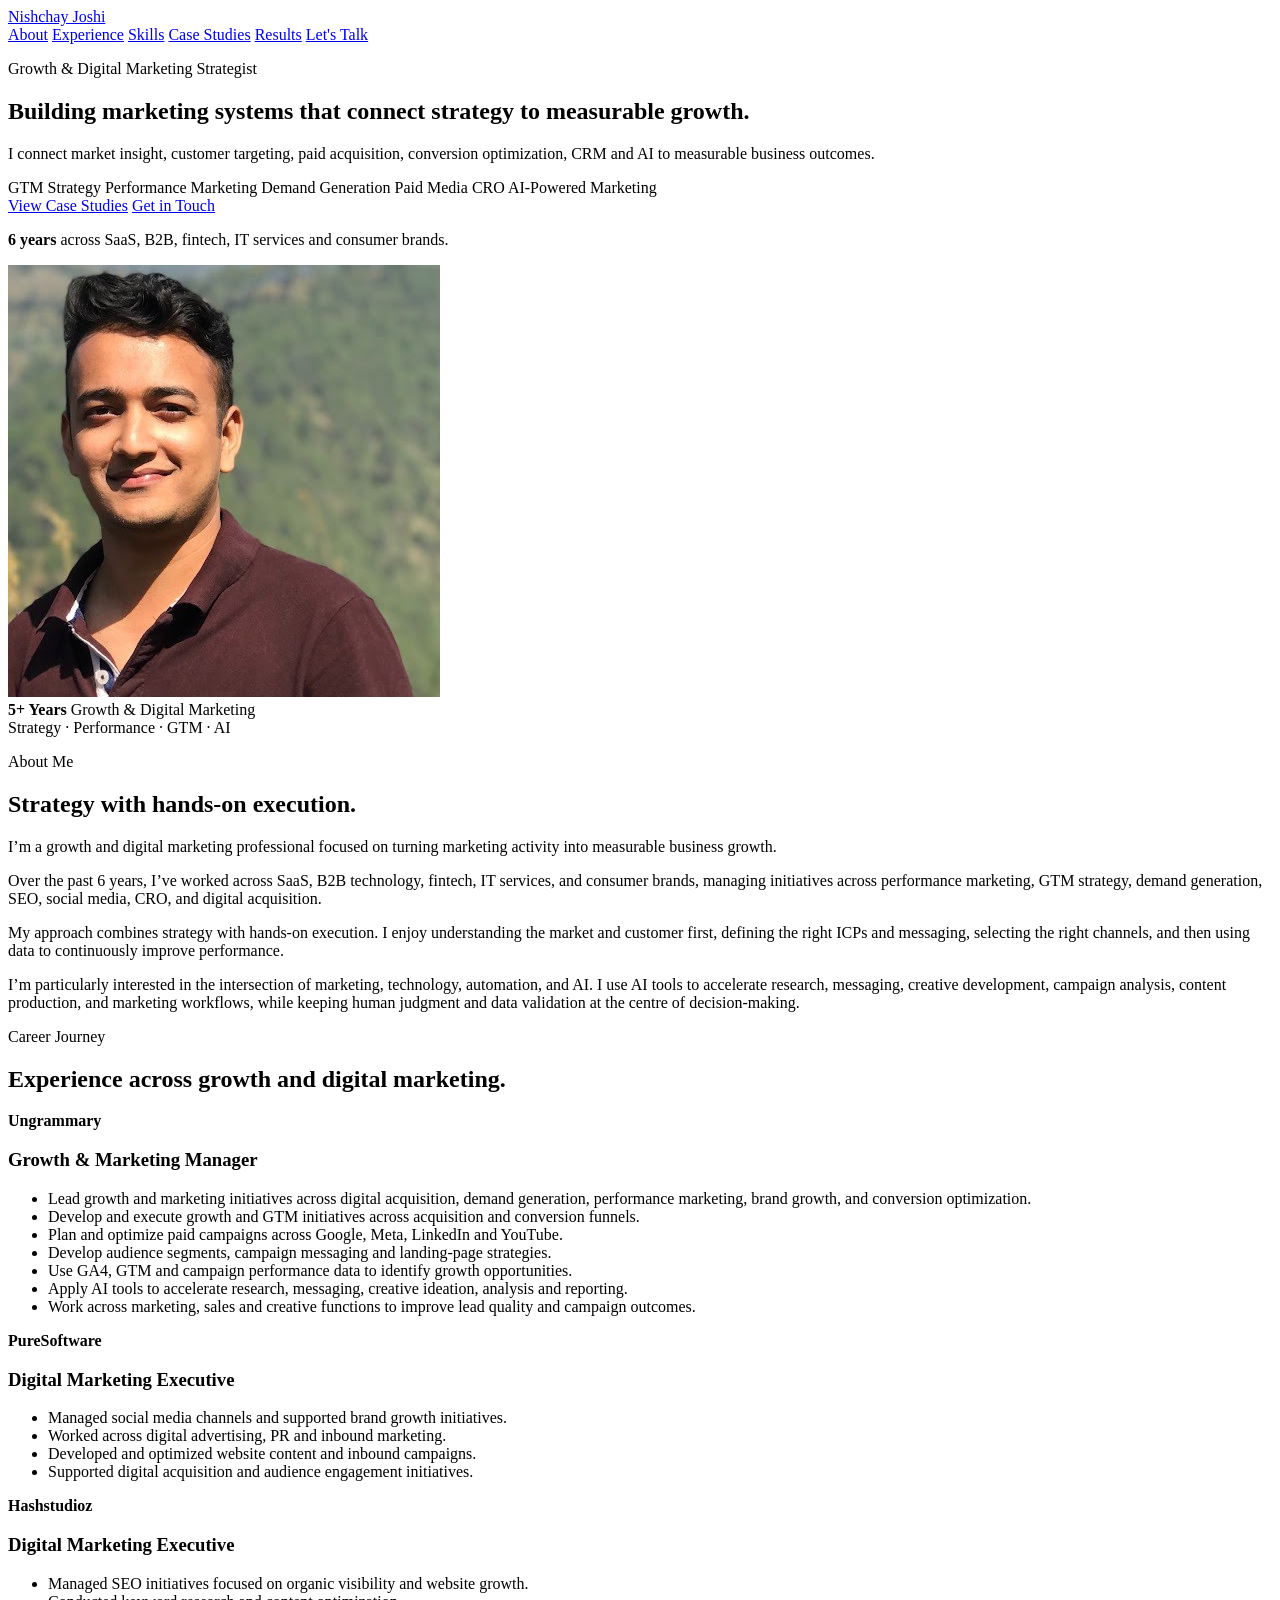
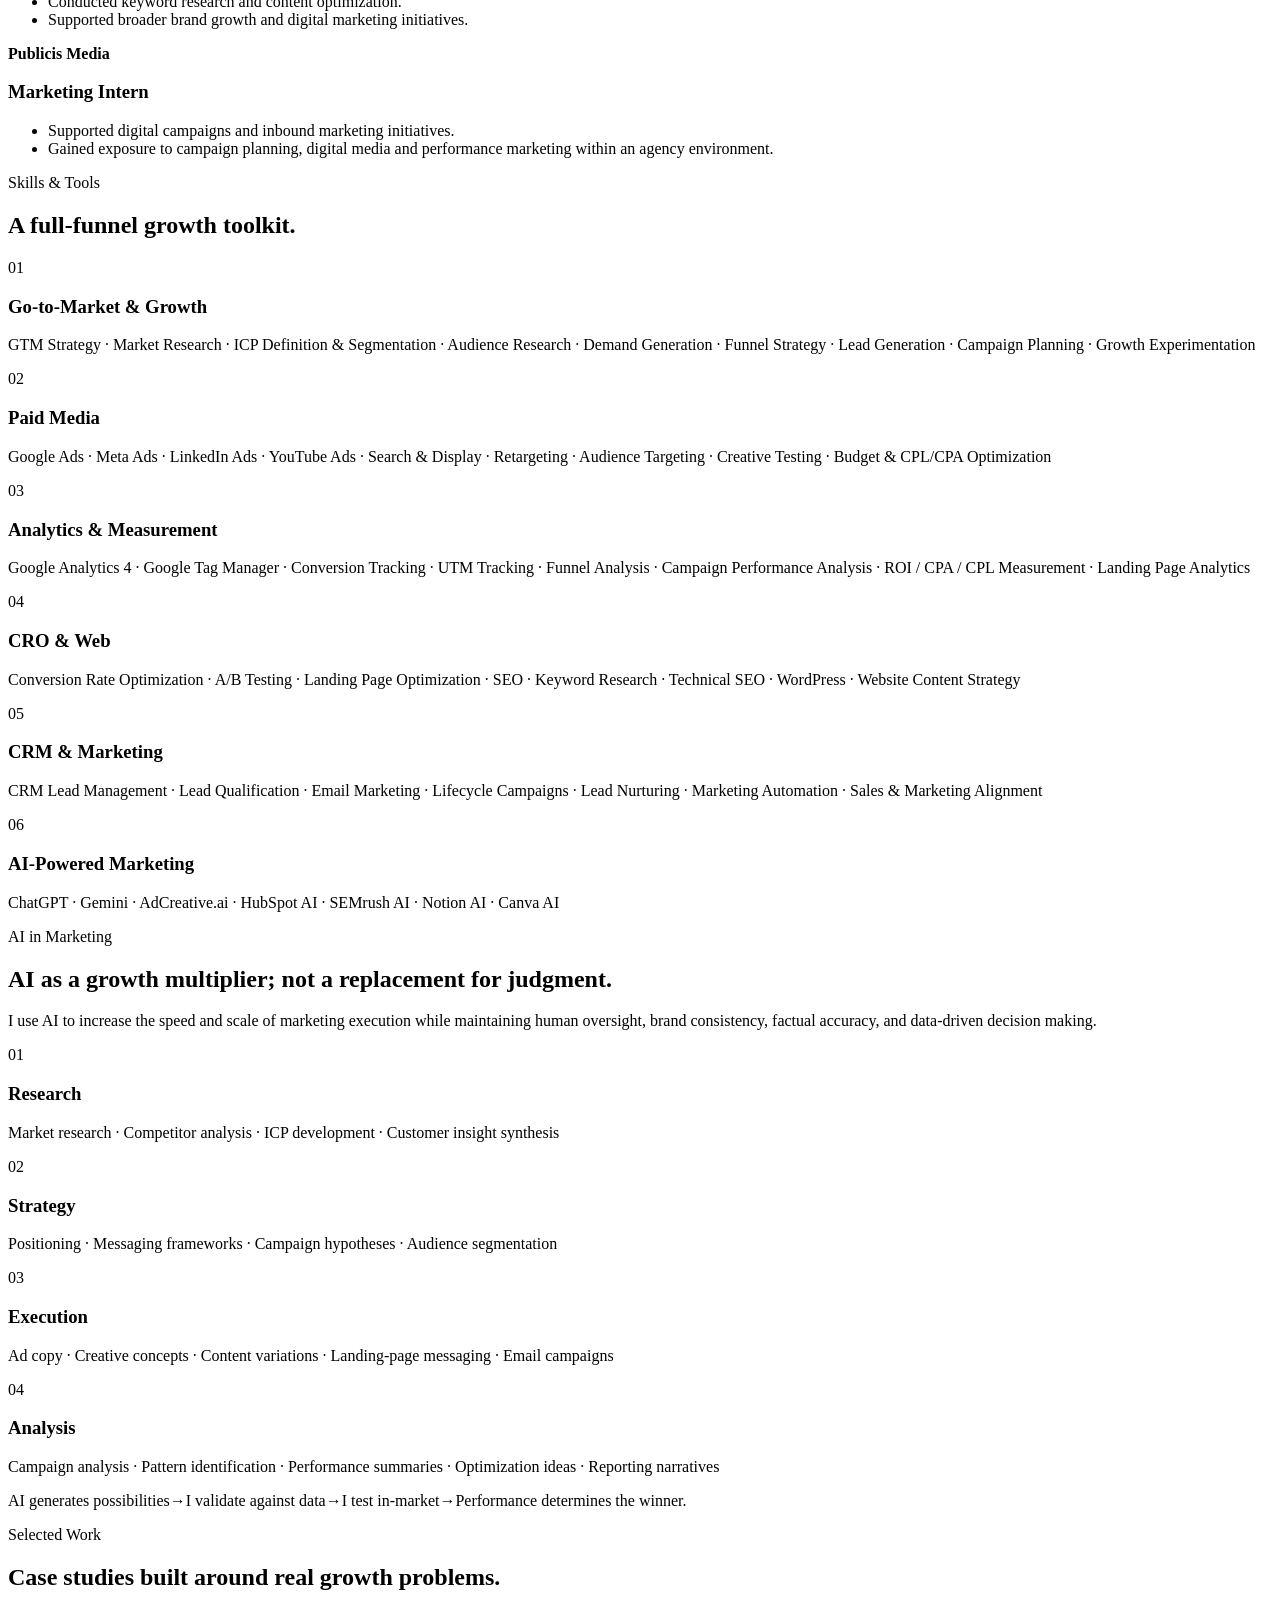
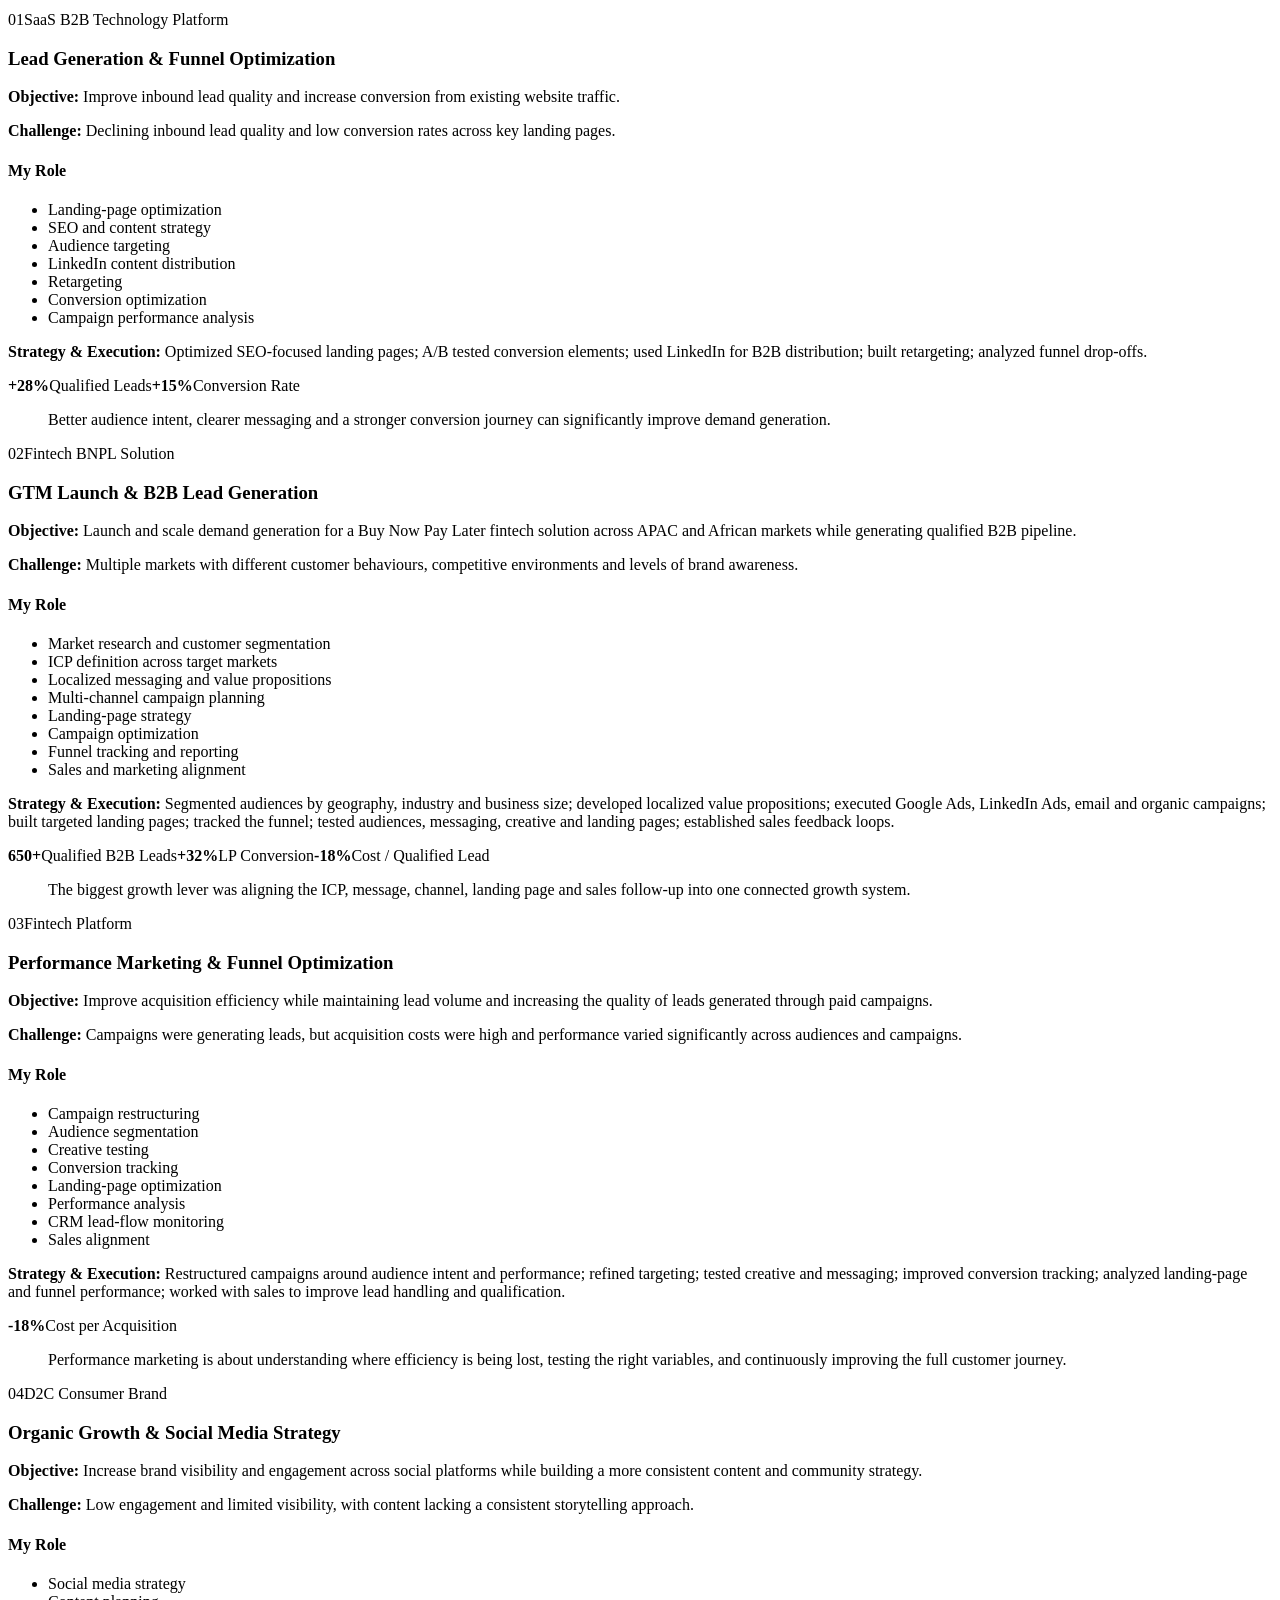
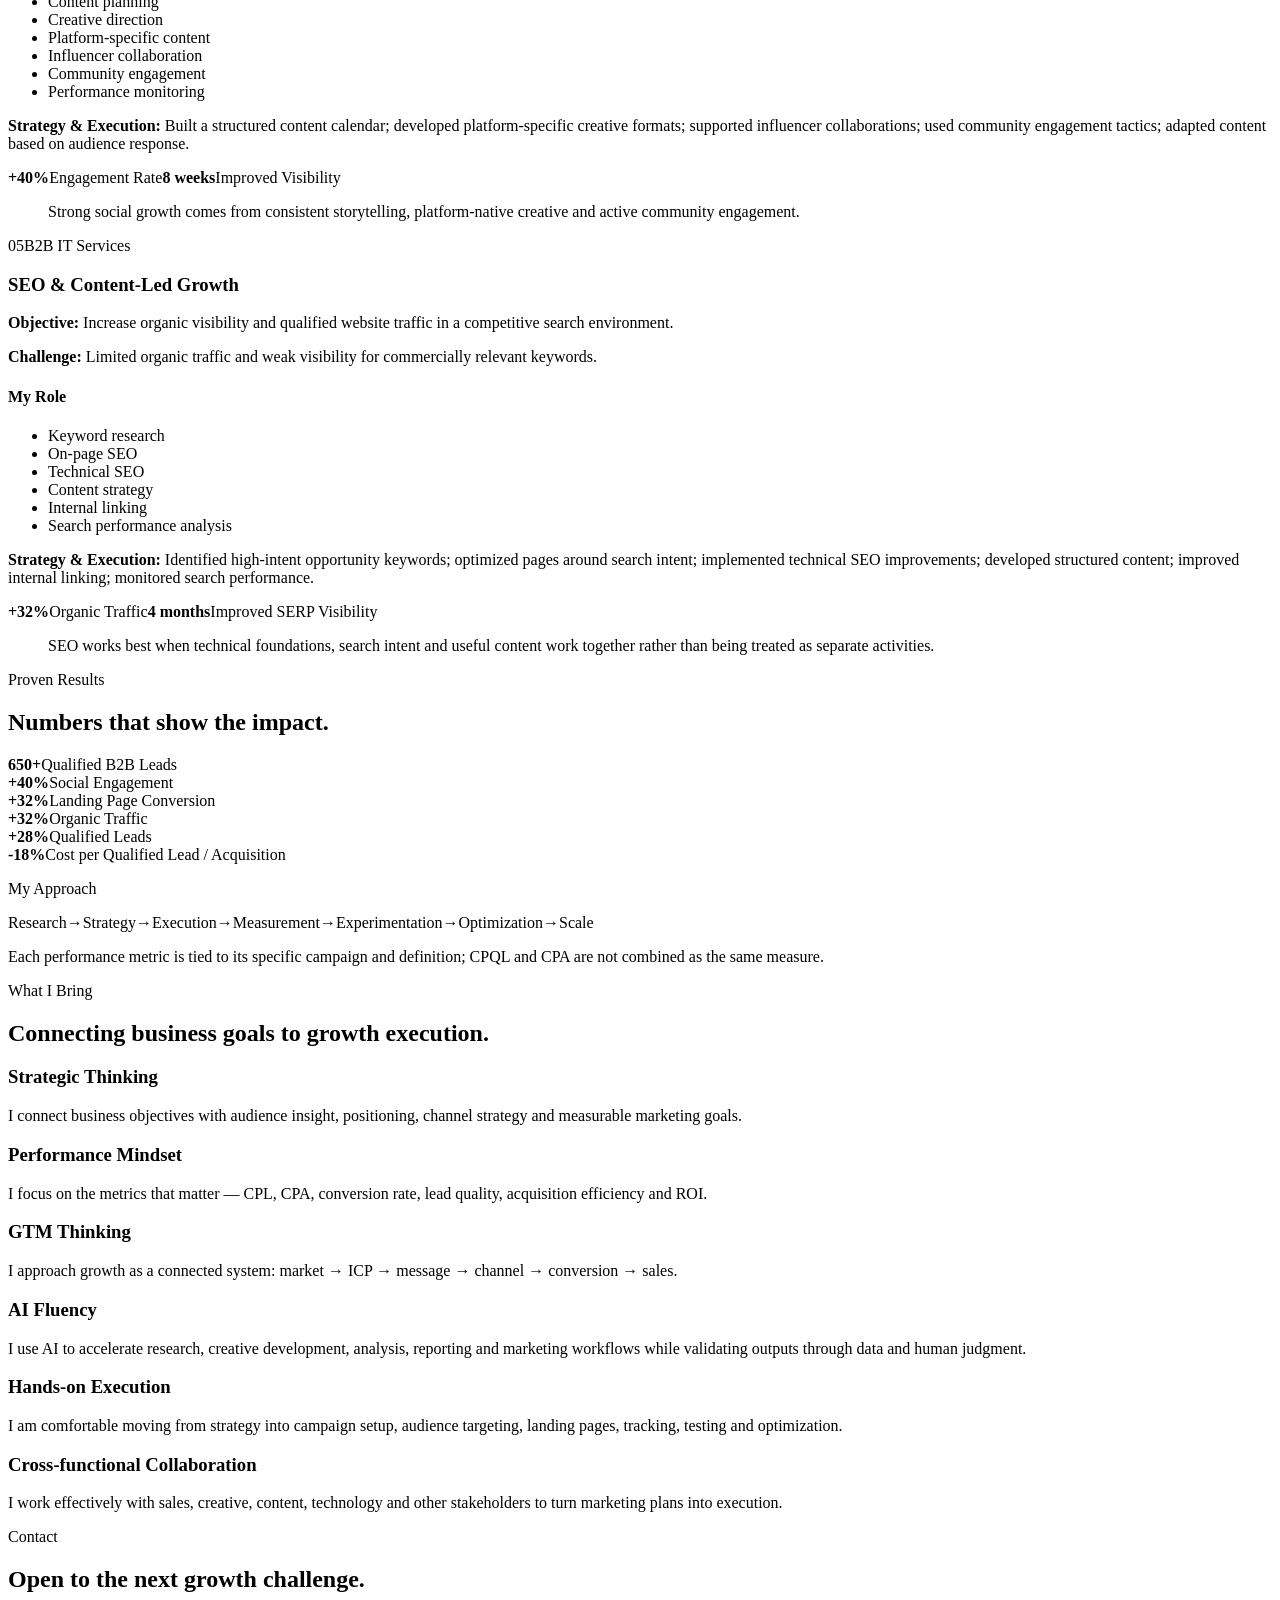
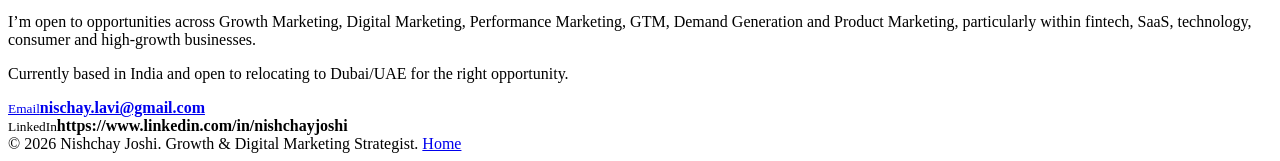
==== commit 079bb526: "Update index.html" ====
--- a/index.html
+++ b/index.html
@@ -77,7 +77,7 @@
         <p>I’m a growth and digital marketing professional focused on turning marketing activity into measurable business growth.</p>
         <p>Over the past 6 years, I’ve worked across SaaS, B2B technology, fintech, IT services, and consumer brands, managing initiatives across performance marketing, GTM strategy, demand generation, SEO, social media, CRO, and digital acquisition.</p>
         <p>My approach combines strategy with hands-on execution. I enjoy understanding the market and customer first, defining the right ICPs and messaging, selecting the right channels, and then using data to continuously improve performance.</p>
-        <p>I’m particularly interested in the intersection of marketing, technology, automation, and AI. I use AI tools to accelerate research, messaging, creative development, campaign analysis, content production, and marketing workflows — while keeping human judgment and data validation at the centre of decision-making.</p>
+        <p>I’m particularly interested in the intersection of marketing, technology, automation, and AI. I use AI tools to accelerate research, messaging, creative development, campaign analysis, content production, and marketing workflows, while keeping human judgment and data validation at the centre of decision-making.</p>
       </div>
     </div>
   </section>
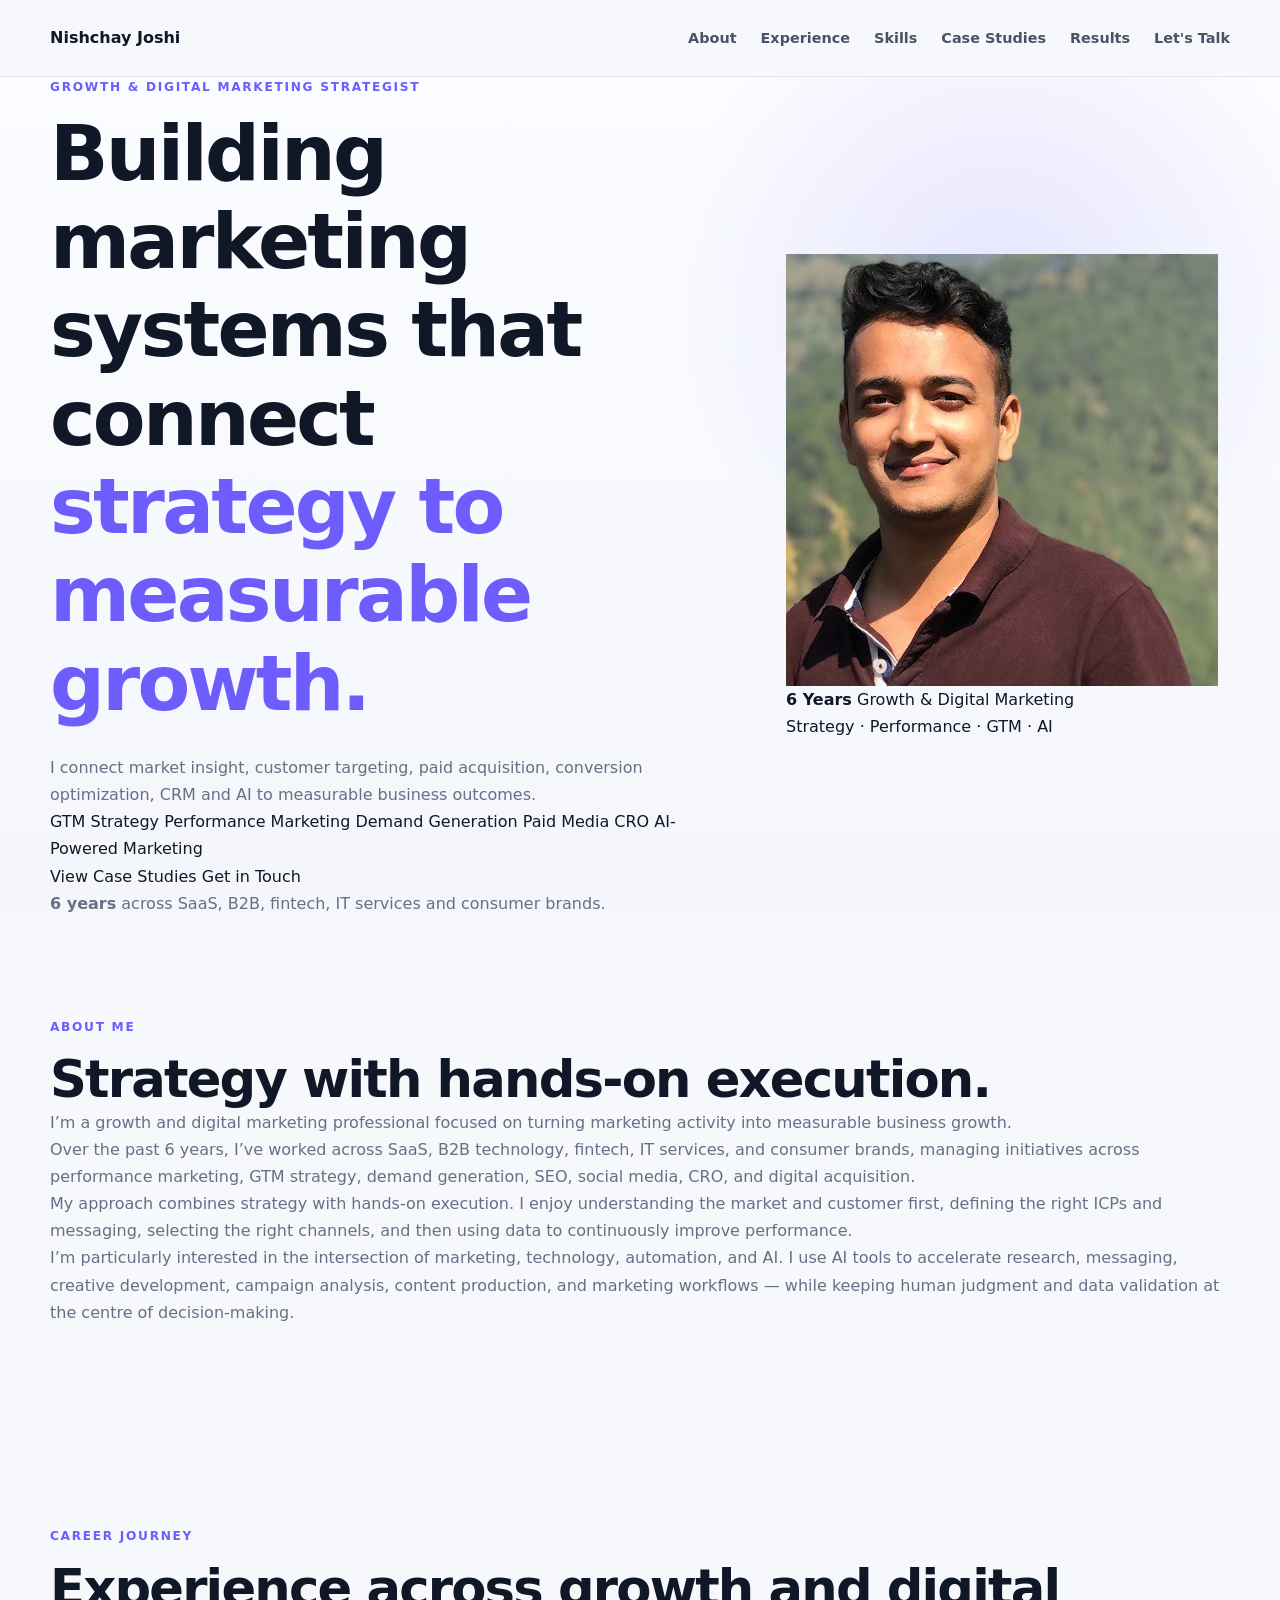
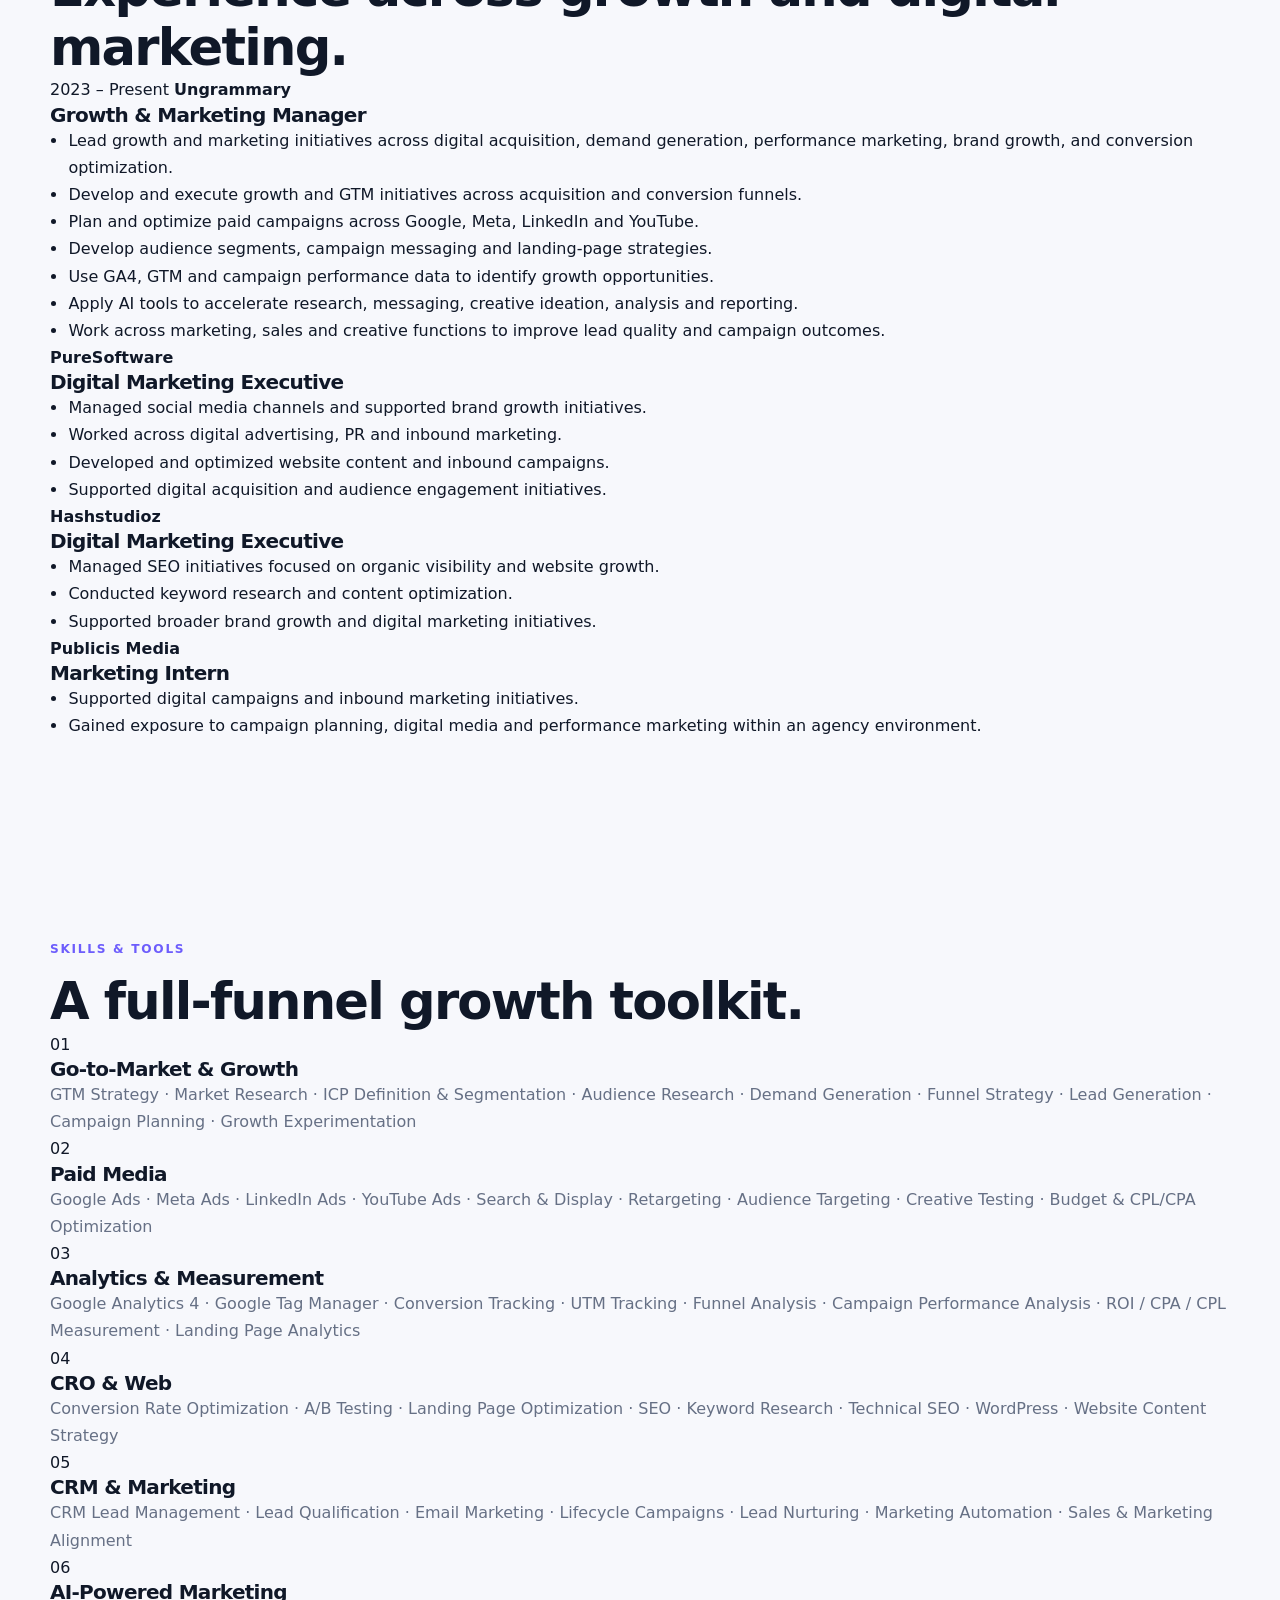
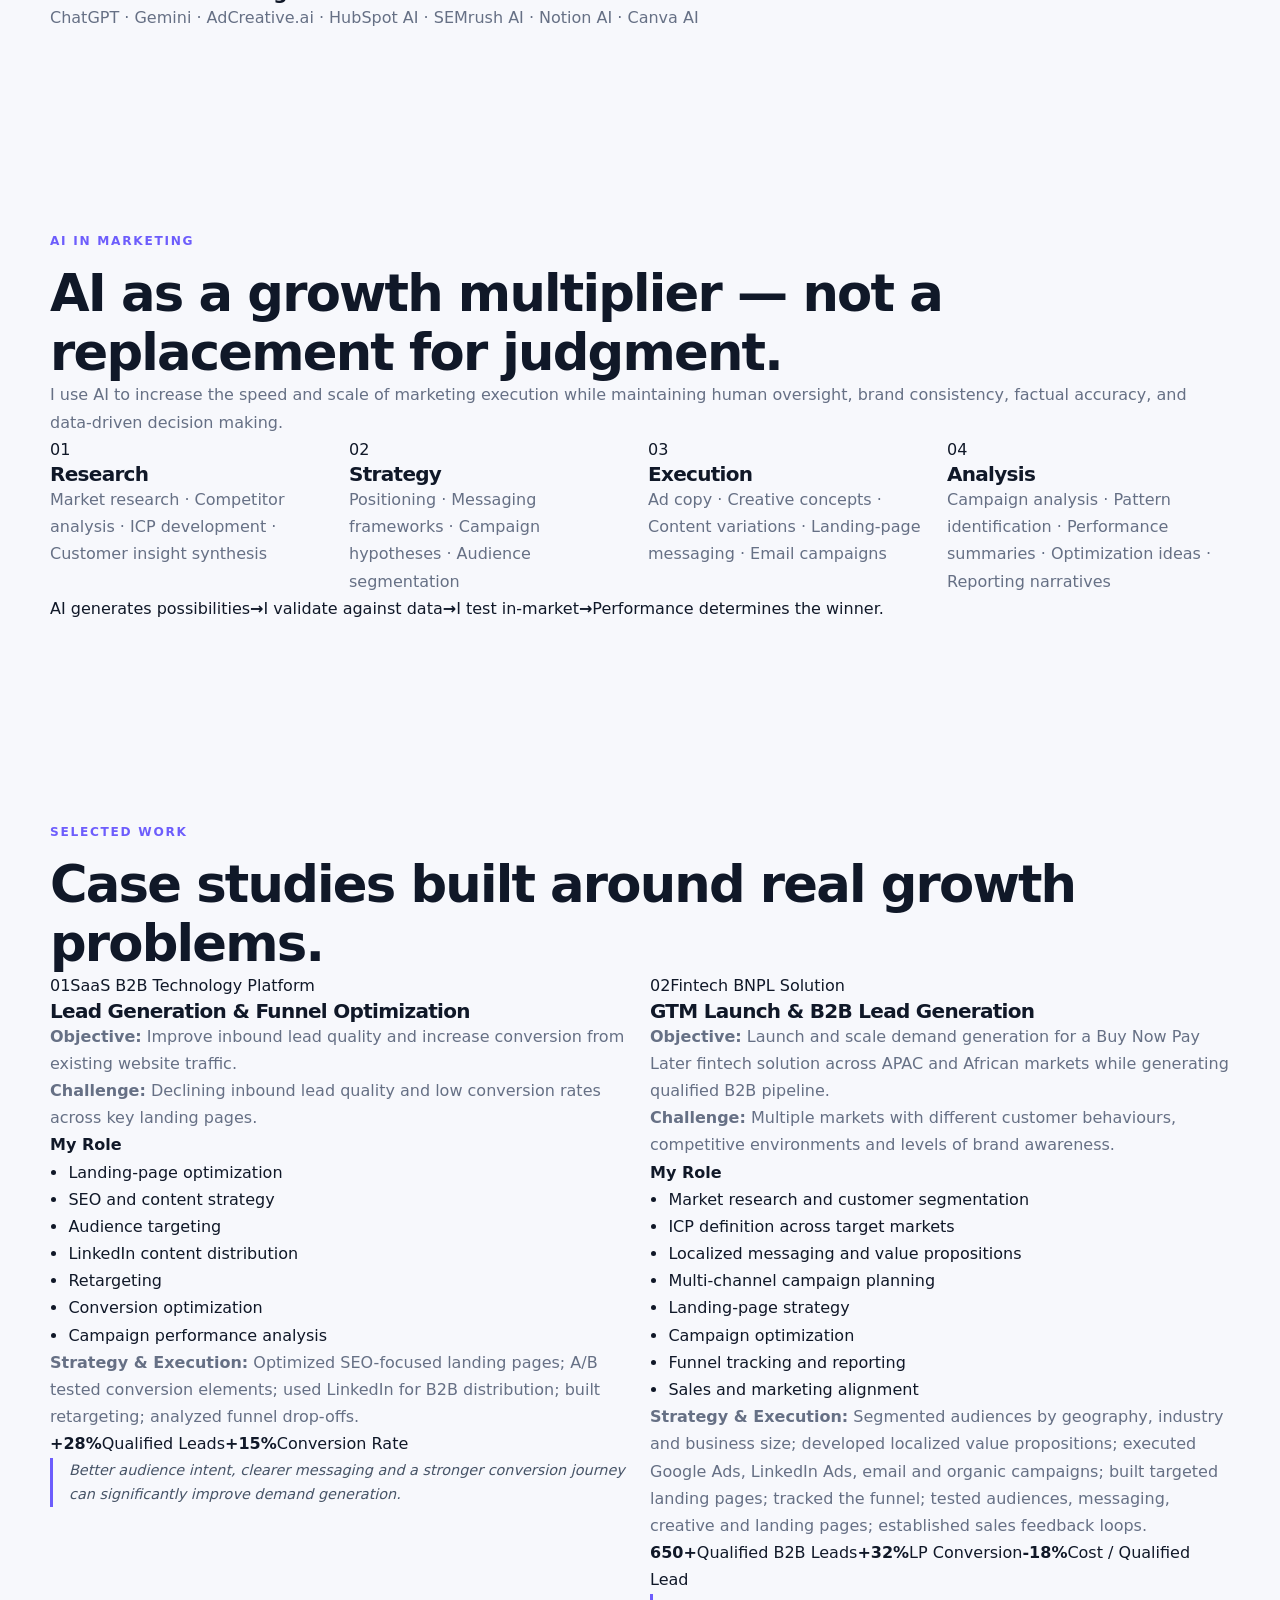
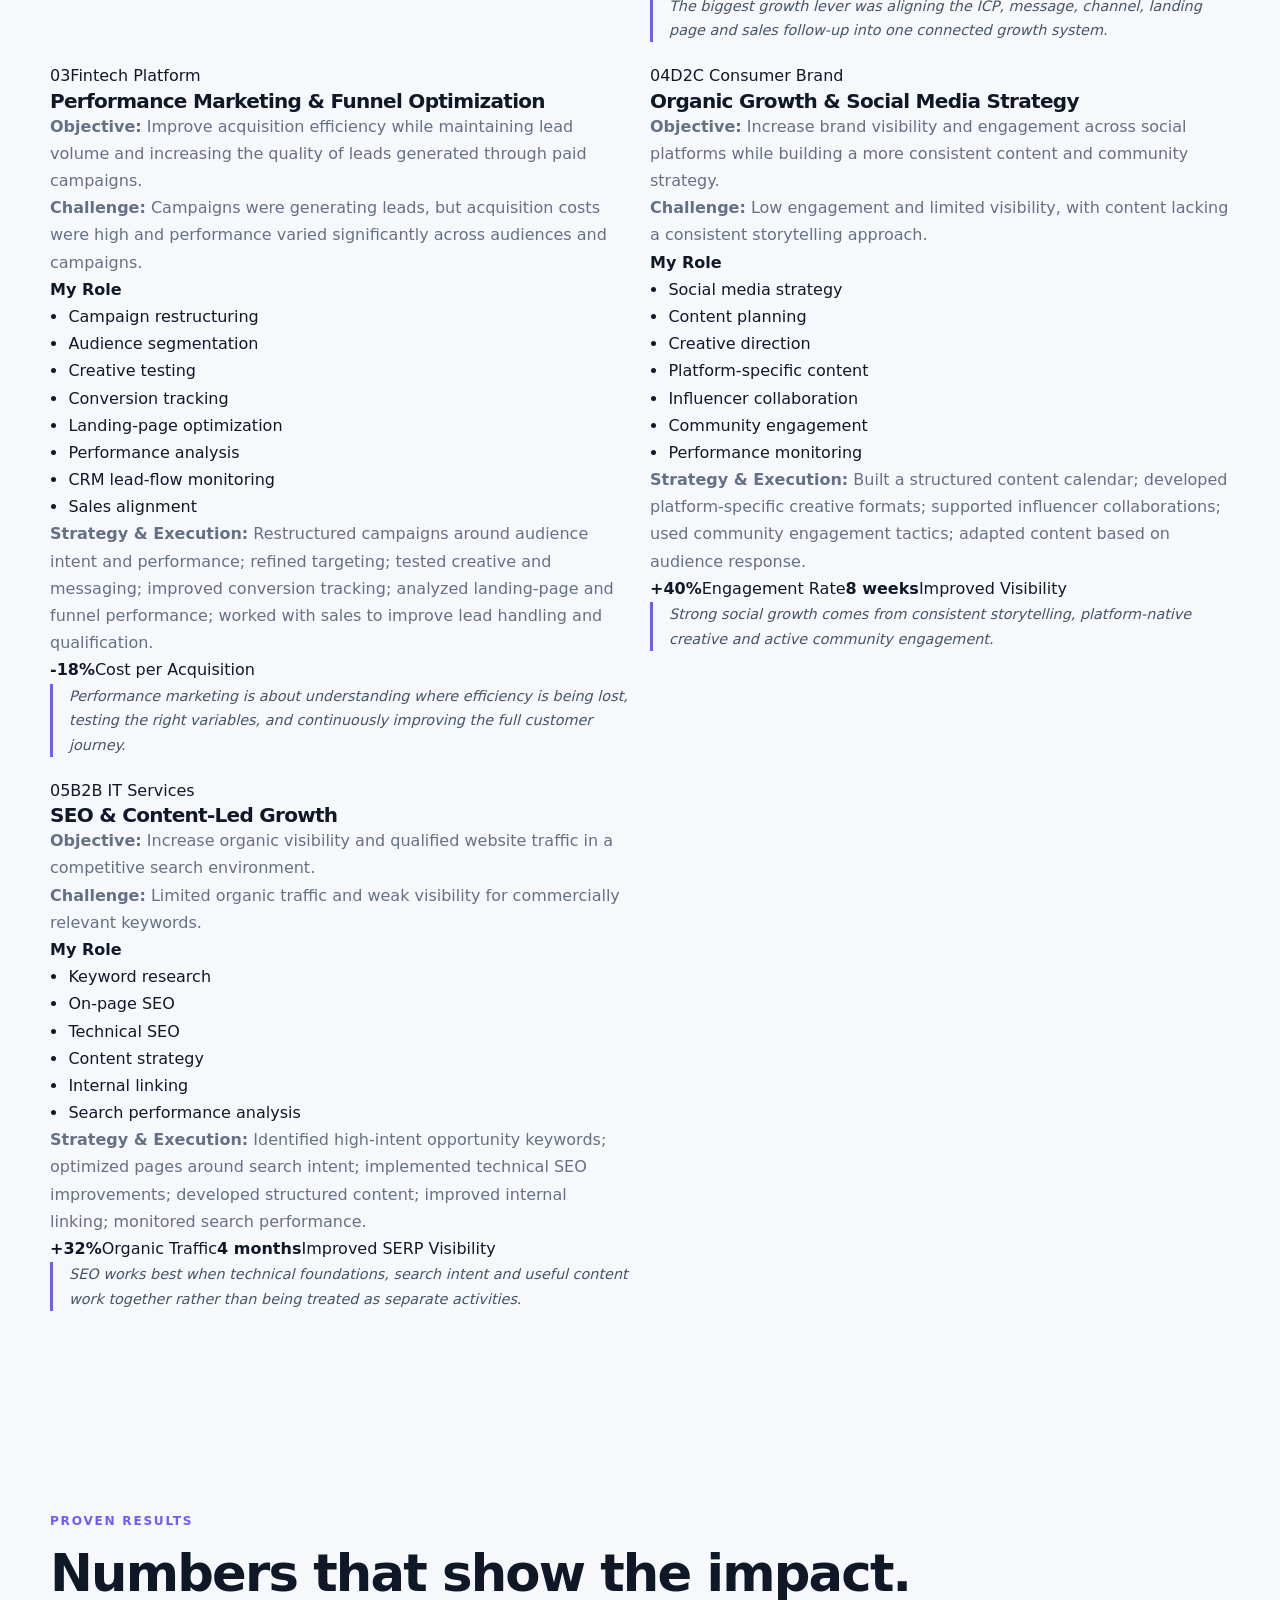
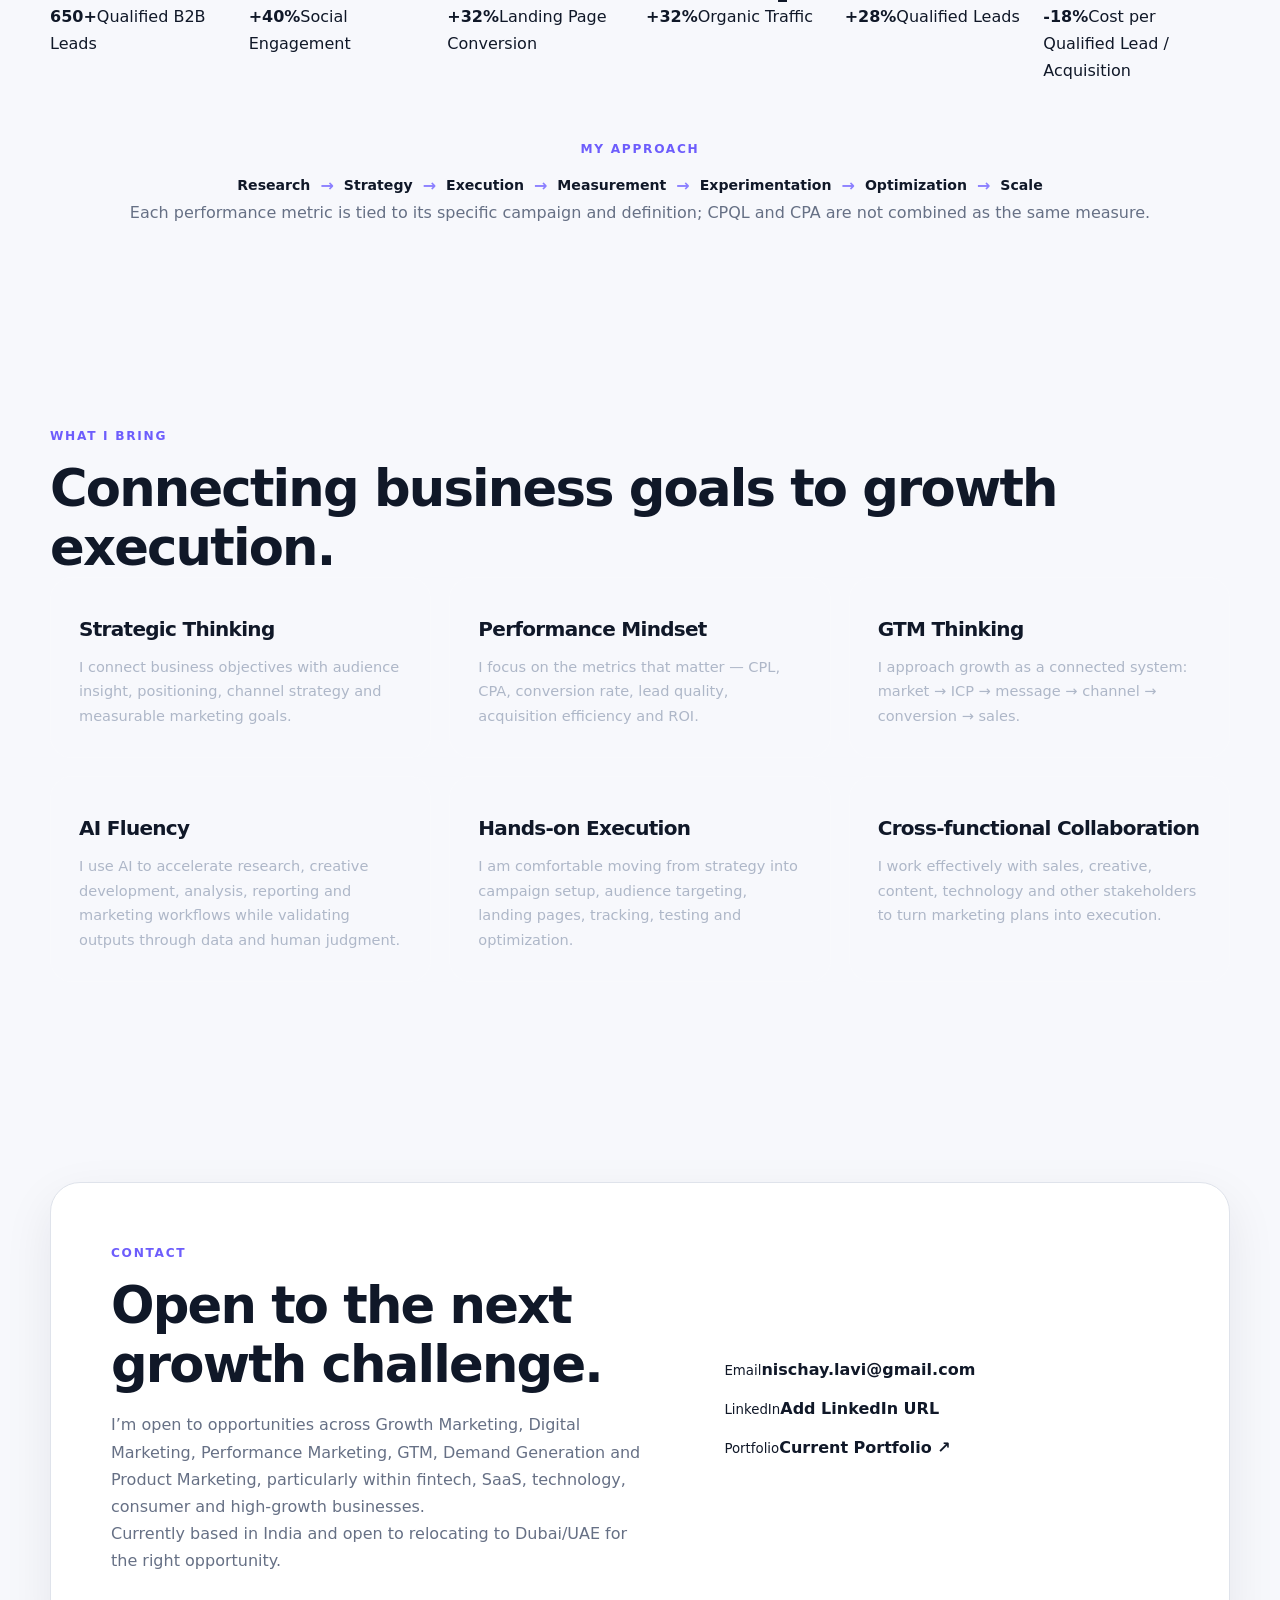
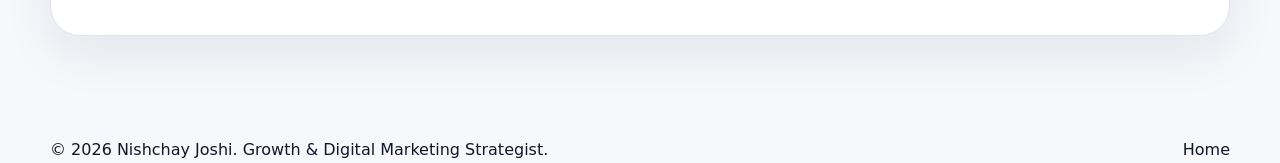
==== commit c6158916: "Update index.html" ====
--- a/index.html
+++ b/index.html
@@ -6,15 +6,13 @@
   <meta name="description" content="Nishchay Joshi — Growth & Digital Marketing Strategist. GTM Strategy, Performance Marketing, Demand Generation and AI-Powered Growth.">
   <meta name="author" content="Nishchay Joshi">
   <title>Nishchay Joshi | Growth & Digital Marketing Strategist</title>
-  <link rel="stylesheet" href="style_with_photo.css">
+  <link rel="stylesheet" href="style.css">
 </head>
 
 <body>
 <header class="site-header">
   <div class="container nav-wrap">
-    <a class="brand" href="./">
-      <span>Nishchay Joshi</span>
-    </a>
+    <a class="brand" href="./">Nishchay Joshi</a>
     <nav class="nav" aria-label="Main navigation">
       <a href="#about">About</a>
       <a href="#experience">Experience</a>
@@ -58,7 +56,7 @@
         <div class="hero-photo-card">
           <img src="portfolio-photo.jpeg" alt="Professional portrait" class="hero-photo">
           <div class="photo-badge">
-            <strong>5+ Years</strong>
+            <strong>6 Years</strong>
             <span>Growth & Digital Marketing</span>
           </div>
         </div>
@@ -77,7 +75,7 @@
         <p>I’m a growth and digital marketing professional focused on turning marketing activity into measurable business growth.</p>
         <p>Over the past 6 years, I’ve worked across SaaS, B2B technology, fintech, IT services, and consumer brands, managing initiatives across performance marketing, GTM strategy, demand generation, SEO, social media, CRO, and digital acquisition.</p>
         <p>My approach combines strategy with hands-on execution. I enjoy understanding the market and customer first, defining the right ICPs and messaging, selecting the right channels, and then using data to continuously improve performance.</p>
-        <p>I’m particularly interested in the intersection of marketing, technology, automation, and AI. I use AI tools to accelerate research, messaging, creative development, campaign analysis, content production, and marketing workflows, while keeping human judgment and data validation at the centre of decision-making.</p>
+        <p>I’m particularly interested in the intersection of marketing, technology, automation, and AI. I use AI tools to accelerate research, messaging, creative development, campaign analysis, content production, and marketing workflows — while keeping human judgment and data validation at the centre of decision-making.</p>
       </div>
     </div>
   </section>
@@ -92,6 +90,7 @@
       <div class="experience-list">
         <article class="experience-card current">
           <div class="experience-meta">
+            <span>2023 – Present</span>
             <strong>Ungrammary</strong>
           </div>
           <div>
@@ -170,7 +169,7 @@
       <div class="split ai-top">
         <div class="section-title">
           <p class="eyebrow">AI in Marketing</p>
-          <h2>AI as a growth multiplier; not a replacement for judgment.</h2>
+          <h2>AI as a growth multiplier — not a replacement for judgment.</h2>
         </div>
         <p class="copy">I use AI to increase the speed and scale of marketing execution while maintaining human oversight, brand consistency, factual accuracy, and data-driven decision making.</p>
       </div>
@@ -311,7 +310,8 @@
       </div>
       <div class="contact-links">
         <a href="mailto:nischay.lavi@gmail.com"><small>Email</small><strong>nischay.lavi@gmail.com</strong></a>
-        <div><small>LinkedIn</small><strong>https://www.linkedin.com/in/nishchayjoshi</strong></div>
+        <div><small>LinkedIn</small><strong>Add LinkedIn URL</strong></div>
+        <a href="https://nj7coder.github.io/Nishchay-Joshi--Portfolio/" target="_blank" rel="noopener"><small>Portfolio</small><strong>Current Portfolio ↗</strong></a>
       </div>
     </div>
   </section>
--- a/style.css
+++ b/style.css
@@ -0,0 +1,855 @@
+:root {
+  --bg: #f7f8fc;
+  --surface: #ffffff;
+  --surface-2: #eef1f7;
+  --text: #101828;
+  --muted: #667085;
+  --line: #dfe3eb;
+  --dark: #0c1220;
+  --dark-2: #141d2e;
+  --accent: #6d5dfc;
+  --accent-2: #8b7fff;
+  --green: #35c48a;
+  --shadow: 0 18px 50px rgba(16, 24, 40, 0.08);
+  --radius: 22px;
+  --max: 1180px;
+}
+
+* {
+  margin: 0;
+  padding: 0;
+  box-sizing: border-box;
+}
+
+html {
+  scroll-behavior: smooth;
+  scroll-padding-top: 82px;
+}
+
+body {
+  font-family: Inter, ui-sans-serif, system-ui, -apple-system, BlinkMacSystemFont, "Segoe UI", sans-serif;
+  color: var(--text);
+  background: var(--bg);
+  line-height: 1.7;
+  -webkit-font-smoothing: antialiased;
+}
+
+a {
+  color: inherit;
+  text-decoration: none;
+}
+
+ul {
+  padding-left: 1.15rem;
+}
+
+img {
+  max-width: 100%;
+  display: block;
+}
+
+.container {
+  width: min(var(--max), calc(100% - 40px));
+  margin-inline: auto;
+}
+
+.section {
+  padding: 100px 0;
+}
+
+.section-muted {
+  background: var(--surface-2);
+}
+
+.section-dark {
+  color: #fff;
+  background:
+    radial-gradient(circle at 85% 10%, rgba(109, 93, 252, 0.22), transparent 30%),
+    var(--dark);
+}
+
+.section-heading {
+  max-width: 760px;
+  margin-bottom: 52px;
+}
+
+.section-heading.light h2 {
+  color: #fff;
+}
+
+.section-kicker,
+.eyebrow {
+  color: var(--accent);
+  text-transform: uppercase;
+  letter-spacing: .14em;
+  font-weight: 800;
+  font-size: .76rem;
+  margin-bottom: 12px;
+}
+
+.section-dark .section-kicker {
+  color: #9d93ff;
+}
+
+h1,
+h2,
+h3 {
+  line-height: 1.15;
+  letter-spacing: -0.035em;
+}
+
+h2 {
+  font-size: clamp(2rem, 4vw, 3.35rem);
+}
+
+h3 {
+  font-size: 1.25rem;
+}
+
+p {
+  color: var(--muted);
+}
+
+.site-header {
+  position: sticky;
+  top: 0;
+  z-index: 100;
+  background: rgba(247, 248, 252, .88);
+  border-bottom: 1px solid rgba(223, 227, 235, .8);
+  backdrop-filter: blur(16px);
+}
+
+.nav-wrap {
+  min-height: 76px;
+  display: flex;
+  align-items: center;
+  justify-content: space-between;
+  gap: 24px;
+}
+
+.brand {
+  display: flex;
+  align-items: center;
+  gap: 10px;
+  font-weight: 800;
+}
+
+.brand-mark {
+  width: 38px;
+  height: 38px;
+  display: grid;
+  place-items: center;
+  color: #fff;
+  background: var(--dark);
+  border-radius: 11px;
+  font-size: .8rem;
+}
+
+.nav {
+  display: flex;
+  align-items: center;
+  gap: 24px;
+  font-size: .9rem;
+  font-weight: 650;
+}
+
+.nav a {
+  color: #475467;
+  transition: color .2s ease;
+}
+
+.nav a:hover {
+  color: var(--accent);
+}
+
+.nav .nav-cta {
+  color: #fff;
+  background: var(--dark);
+  padding: 10px 16px;
+  border-radius: 999px;
+}
+
+.hero {
+  min-height: calc(100vh - 76px);
+  display: flex;
+  align-items: center;
+  background:
+    radial-gradient(circle at 78% 25%, rgba(109, 93, 252, .14), transparent 28%),
+    linear-gradient(180deg, #fbfcff 0%, #f4f6fb 100%);
+}
+
+.hero-grid {
+  display: grid;
+  grid-template-columns: 1.2fr .8fr;
+  align-items: center;
+  gap: 70px;
+}
+
+.hero h1 {
+  max-width: 850px;
+  font-size: clamp(3rem, 6vw, 5.8rem);
+  margin-bottom: 26px;
+}
+
+.hero h1 span {
+  color: var(--accent);
+}
+
+.hero-lead {
+  max-width: 720px;
+  font-size: 1.15rem;
+  color: #475467;
+}
+
+.tag-list {
+  display: flex;
+  flex-wrap: wrap;
+  gap: 9px;
+  margin: 28px 0;
+}
+
+.tag-list span {
+  padding: 7px 12px;
+  border: 1px solid var(--line);
+  border-radius: 999px;
+  background: rgba(255, 255, 255, .72);
+  font-size: .78rem;
+  font-weight: 700;
+  color: #475467;
+}
+
+.hero-actions {
+  display: flex;
+  flex-wrap: wrap;
+  gap: 12px;
+  margin-bottom: 24px;
+}
+
+.btn {
+  display: inline-flex;
+  align-items: center;
+  justify-content: center;
+  padding: 13px 19px;
+  border-radius: 12px;
+  font-weight: 800;
+  transition: transform .2s ease, box-shadow .2s ease;
+}
+
+.btn:hover {
+  transform: translateY(-2px);
+  box-shadow: var(--shadow);
+}
+
+.btn-primary {
+  color: #fff;
+  background: var(--accent);
+}
+
+.btn-secondary {
+  background: #fff;
+  border: 1px solid var(--line);
+}
+
+.experience-note {
+  font-size: .9rem;
+}
+
+.experience-note strong {
+  color: var(--text);
+}
+
+.hero-card {
+  padding: 28px;
+  border: 1px solid rgba(255, 255, 255, .75);
+  border-radius: 28px;
+  background: linear-gradient(145deg, #11192a, #1a253a);
+  box-shadow: 0 30px 70px rgba(12, 18, 32, .2);
+  color: #fff;
+}
+
+.hero-card-top {
+  display: flex;
+  align-items: center;
+  gap: 8px;
+  color: #c9d0dc;
+  font-size: .82rem;
+  margin-bottom: 30px;
+}
+
+.status-dot {
+  width: 9px;
+  height: 9px;
+  border-radius: 50%;
+  background: var(--green);
+  box-shadow: 0 0 0 6px rgba(53, 196, 138, .1);
+}
+
+.growth-flow {
+  display: grid;
+  gap: 10px;
+}
+
+.growth-flow span {
+  padding: 14px 16px;
+  border: 1px solid rgba(255,255,255,.1);
+  border-radius: 14px;
+  background: rgba(255,255,255,.05);
+  font-weight: 700;
+}
+
+.growth-flow i {
+  color: #8e96a8;
+  text-align: center;
+  font-style: normal;
+}
+
+.two-col {
+  display: grid;
+  grid-template-columns: .7fr 1.3fr;
+  gap: 90px;
+}
+
+.prose {
+  max-width: 780px;
+}
+
+.prose p + p {
+  margin-top: 18px;
+}
+
+.timeline {
+  position: relative;
+  max-width: 1000px;
+}
+
+.timeline::before {
+  content: "";
+  position: absolute;
+  left: 8px;
+  top: 5px;
+  bottom: 0;
+  width: 1px;
+  background: var(--line);
+}
+
+.timeline-item {
+  position: relative;
+  display: grid;
+  grid-template-columns: 34px 1fr;
+  gap: 22px;
+  padding-bottom: 45px;
+}
+
+.timeline-marker {
+  width: 17px;
+  height: 17px;
+  margin-top: 4px;
+  border: 4px solid var(--bg);
+  border-radius: 50%;
+  background: var(--accent);
+  box-shadow: 0 0 0 1px var(--accent);
+  z-index: 1;
+}
+
+.timeline-content {
+  padding: 26px;
+  border: 1px solid var(--line);
+  border-radius: var(--radius);
+  background: var(--surface);
+}
+
+.timeline-item.featured .timeline-content {
+  box-shadow: var(--shadow);
+}
+
+.role-head {
+  display: flex;
+  justify-content: space-between;
+  gap: 20px;
+  margin-bottom: 16px;
+}
+
+.company {
+  color: var(--accent);
+  font-weight: 750;
+}
+
+.date {
+  color: var(--muted);
+  font-size: .88rem;
+  white-space: nowrap;
+}
+
+.timeline-content li {
+  color: var(--muted);
+  margin: 7px 0;
+}
+
+.skills-grid,
+.value-grid {
+  display: grid;
+  grid-template-columns: repeat(3, 1fr);
+  gap: 18px;
+}
+
+.skill-card,
+.value-grid article {
+  padding: 28px;
+  border: 1px solid rgba(255,255,255,.1);
+  border-radius: var(--radius);
+  background: rgba(255,255,255,.045);
+}
+
+.skill-number {
+  color: #8f85ff;
+  font-weight: 800;
+  font-size: .8rem;
+}
+
+.skill-card h3,
+.value-grid h3 {
+  margin: 12px 0 14px;
+}
+
+.skill-card p,
+.value-grid p {
+  color: #aeb7c8;
+  font-size: .91rem;
+}
+
+.ai-intro {
+  display: grid;
+  grid-template-columns: 1fr 1fr;
+  gap: 70px;
+  align-items: end;
+  margin-bottom: 45px;
+}
+
+.ai-copy {
+  font-size: 1.05rem;
+}
+
+.ai-grid {
+  display: grid;
+  grid-template-columns: repeat(4, 1fr);
+  gap: 16px;
+}
+
+.ai-step {
+  padding: 24px;
+  border: 1px solid var(--line);
+  background: var(--surface);
+  border-radius: var(--radius);
+}
+
+.ai-step span {
+  color: var(--accent);
+  font-size: .75rem;
+  font-weight: 800;
+}
+
+.ai-step h3 {
+  margin: 10px 0;
+}
+
+.ai-step p {
+  font-size: .88rem;
+}
+
+.ai-workflow,
+.approach-flow {
+  display: flex;
+  flex-wrap: wrap;
+  align-items: center;
+  justify-content: center;
+  gap: 10px;
+}
+
+.ai-workflow {
+  margin-top: 30px;
+  padding: 18px;
+  border-radius: 16px;
+  background: var(--dark);
+  color: #fff;
+}
+
+.ai-workflow span,
+.approach-flow span {
+  font-weight: 750;
+  font-size: .88rem;
+}
+
+.ai-workflow b,
+.approach-flow b {
+  color: var(--accent-2);
+}
+
+.case-grid {
+  display: grid;
+  grid-template-columns: repeat(2, 1fr);
+  gap: 20px;
+}
+
+.case-card {
+  padding: 30px;
+  border: 1px solid var(--line);
+  border-radius: var(--radius);
+  background: var(--surface);
+  box-shadow: 0 10px 30px rgba(16, 24, 40, .04);
+}
+
+.case-card:nth-child(5) {
+  grid-column: 1 / -1;
+}
+
+.case-top {
+  display: flex;
+  justify-content: space-between;
+  gap: 15px;
+  color: var(--accent);
+  text-transform: uppercase;
+  letter-spacing: .08em;
+  font-weight: 800;
+  font-size: .7rem;
+  margin-bottom: 18px;
+}
+
+.case-card h3 {
+  font-size: 1.65rem;
+  margin-bottom: 16px;
+}
+
+.case-card h4 {
+  margin: 22px 0 8px;
+  font-size: .8rem;
+  text-transform: uppercase;
+  letter-spacing: .1em;
+}
+
+.case-card p {
+  font-size: .9rem;
+  margin: 10px 0;
+}
+
+.case-card li {
+  color: var(--muted);
+  font-size: .88rem;
+  margin: 5px 0;
+}
+
+.metrics {
+  display: flex;
+  flex-wrap: wrap;
+  gap: 10px;
+  margin: 24px 0;
+}
+
+.metrics span {
+  min-width: 120px;
+  padding: 14px;
+  border-radius: 14px;
+  background: var(--dark);
+  color: #fff;
+  font-weight: 850;
+  font-size: 1.15rem;
+}
+
+.metrics small {
+  display: block;
+  color: #aeb7c8;
+  font-size: .65rem;
+  font-weight: 600;
+  line-height: 1.4;
+}
+
+blockquote {
+  padding-left: 16px;
+  border-left: 3px solid var(--accent);
+  color: #475467;
+  font-size: .9rem;
+  font-style: italic;
+}
+
+.results-section {
+  background: #fff;
+}
+
+.results-grid {
+  display: grid;
+  grid-template-columns: repeat(6, 1fr);
+  gap: 12px;
+}
+
+.result {
+  padding: 24px 16px;
+  border: 1px solid var(--line);
+  border-radius: 18px;
+  background: var(--bg);
+}
+
+.result strong {
+  display: block;
+  color: var(--accent);
+  font-size: clamp(1.7rem, 3vw, 2.4rem);
+  line-height: 1;
+}
+
+.result span {
+  display: block;
+  margin-top: 9px;
+  color: var(--muted);
+  font-size: .76rem;
+}
+
+.approach {
+  margin-top: 55px;
+  text-align: center;
+}
+
+.note {
+  max-width: 760px;
+  margin: 18px auto 0;
+  font-size: .78rem;
+}
+
+.value-grid {
+  grid-template-columns: repeat(3, 1fr);
+}
+
+.contact-section {
+  background:
+    radial-gradient(circle at 80% 20%, rgba(109, 93, 252, .12), transparent 28%),
+    var(--bg);
+}
+
+.contact-box {
+  display: grid;
+  grid-template-columns: 1.1fr .9fr;
+  gap: 70px;
+  align-items: center;
+  padding: 60px;
+  border: 1px solid var(--line);
+  border-radius: 30px;
+  background: #fff;
+  box-shadow: var(--shadow);
+}
+
+.contact-box h2 {
+  margin-bottom: 18px;
+}
+
+.contact-box > div:first-child > p {
+  max-width: 680px;
+}
+
+.location-note {
+  margin-top: 18px;
+  font-size: .88rem;
+}
+
+.contact-links {
+  display: grid;
+  gap: 12px;
+}
+
+.contact-link {
+  display: block;
+  padding: 17px 19px;
+  border: 1px solid var(--line);
+  border-radius: 14px;
+  background: var(--bg);
+  transition: transform .2s ease, border-color .2s ease;
+}
+
+.contact-link:hover {
+  transform: translateY(-2px);
+  border-color: var(--accent);
+}
+
+.contact-link span {
+  display: block;
+  color: var(--muted);
+  font-size: .72rem;
+  text-transform: uppercase;
+  letter-spacing: .1em;
+}
+
+.contact-link strong {
+  display: block;
+  margin-top: 2px;
+  font-size: .92rem;
+}
+
+.footer {
+  padding: 25px 0;
+  background: var(--dark);
+  color: #fff;
+}
+
+.footer-inner {
+  display: flex;
+  align-items: center;
+  justify-content: space-between;
+  gap: 20px;
+}
+
+.footer p,
+.footer a {
+  color: #98a2b3;
+  font-size: .78rem;
+}
+
+.footer a:hover {
+  color: #fff;
+}
+
+/* Tablet */
+@media (max-width: 980px) {
+  .nav {
+    gap: 14px;
+  }
+
+  .hero-grid,
+  .two-col,
+  .ai-intro,
+  .contact-box {
+    grid-template-columns: 1fr;
+  }
+
+  .hero-grid {
+    gap: 45px;
+  }
+
+  .hero-card {
+    max-width: 650px;
+  }
+
+  .skills-grid,
+  .value-grid {
+    grid-template-columns: repeat(2, 1fr);
+  }
+
+  .ai-grid {
+    grid-template-columns: repeat(2, 1fr);
+  }
+
+  .results-grid {
+    grid-template-columns: repeat(3, 1fr);
+  }
+
+  .contact-box {
+    gap: 35px;
+  }
+}
+
+/* Mobile */
+@media (max-width: 720px) {
+  .container {
+    width: min(var(--max), calc(100% - 28px));
+  }
+
+  .section {
+    padding: 72px 0;
+  }
+
+  .site-header {
+    position: static;
+  }
+
+  .nav-wrap {
+    align-items: flex-start;
+    padding: 15px 0;
+    flex-direction: column;
+  }
+
+  .nav {
+    width: 100%;
+    overflow-x: auto;
+    padding-bottom: 3px;
+    gap: 17px;
+  }
+
+  .nav a {
+    white-space: nowrap;
+  }
+
+  .nav .nav-cta {
+    display: none;
+  }
+
+  .hero {
+    min-height: auto;
+    padding-top: 72px;
+  }
+
+  .hero h1 {
+    font-size: clamp(2.65rem, 13vw, 4rem);
+  }
+
+  .hero-lead {
+    font-size: 1rem;
+  }
+
+  .tag-list span {
+    font-size: .72rem;
+  }
+
+  .two-col,
+  .skills-grid,
+  .value-grid,
+  .ai-grid,
+  .case-grid {
+    grid-template-columns: 1fr;
+  }
+
+  .case-card:nth-child(5) {
+    grid-column: auto;
+  }
+
+  .role-head {
+    flex-direction: column;
+    gap: 5px;
+  }
+
+  .date {
+    white-space: normal;
+  }
+
+  .timeline-content {
+    padding: 22px;
+  }
+
+  .results-grid {
+    grid-template-columns: repeat(2, 1fr);
+  }
+
+  .contact-box {
+    padding: 30px 22px;
+  }
+
+  .ai-workflow,
+  .approach-flow {
+    justify-content: flex-start;
+  }
+
+  .footer-inner {
+    align-items: flex-start;
+    flex-direction: column;
+  }
+}
+
+@media (max-width: 420px) {
+  .results-grid {
+    grid-template-columns: 1fr;
+  }
+
+  .hero-actions {
+    flex-direction: column;
+  }
+
+  .btn {
+    width: 100%;
+  }
+}
+
+
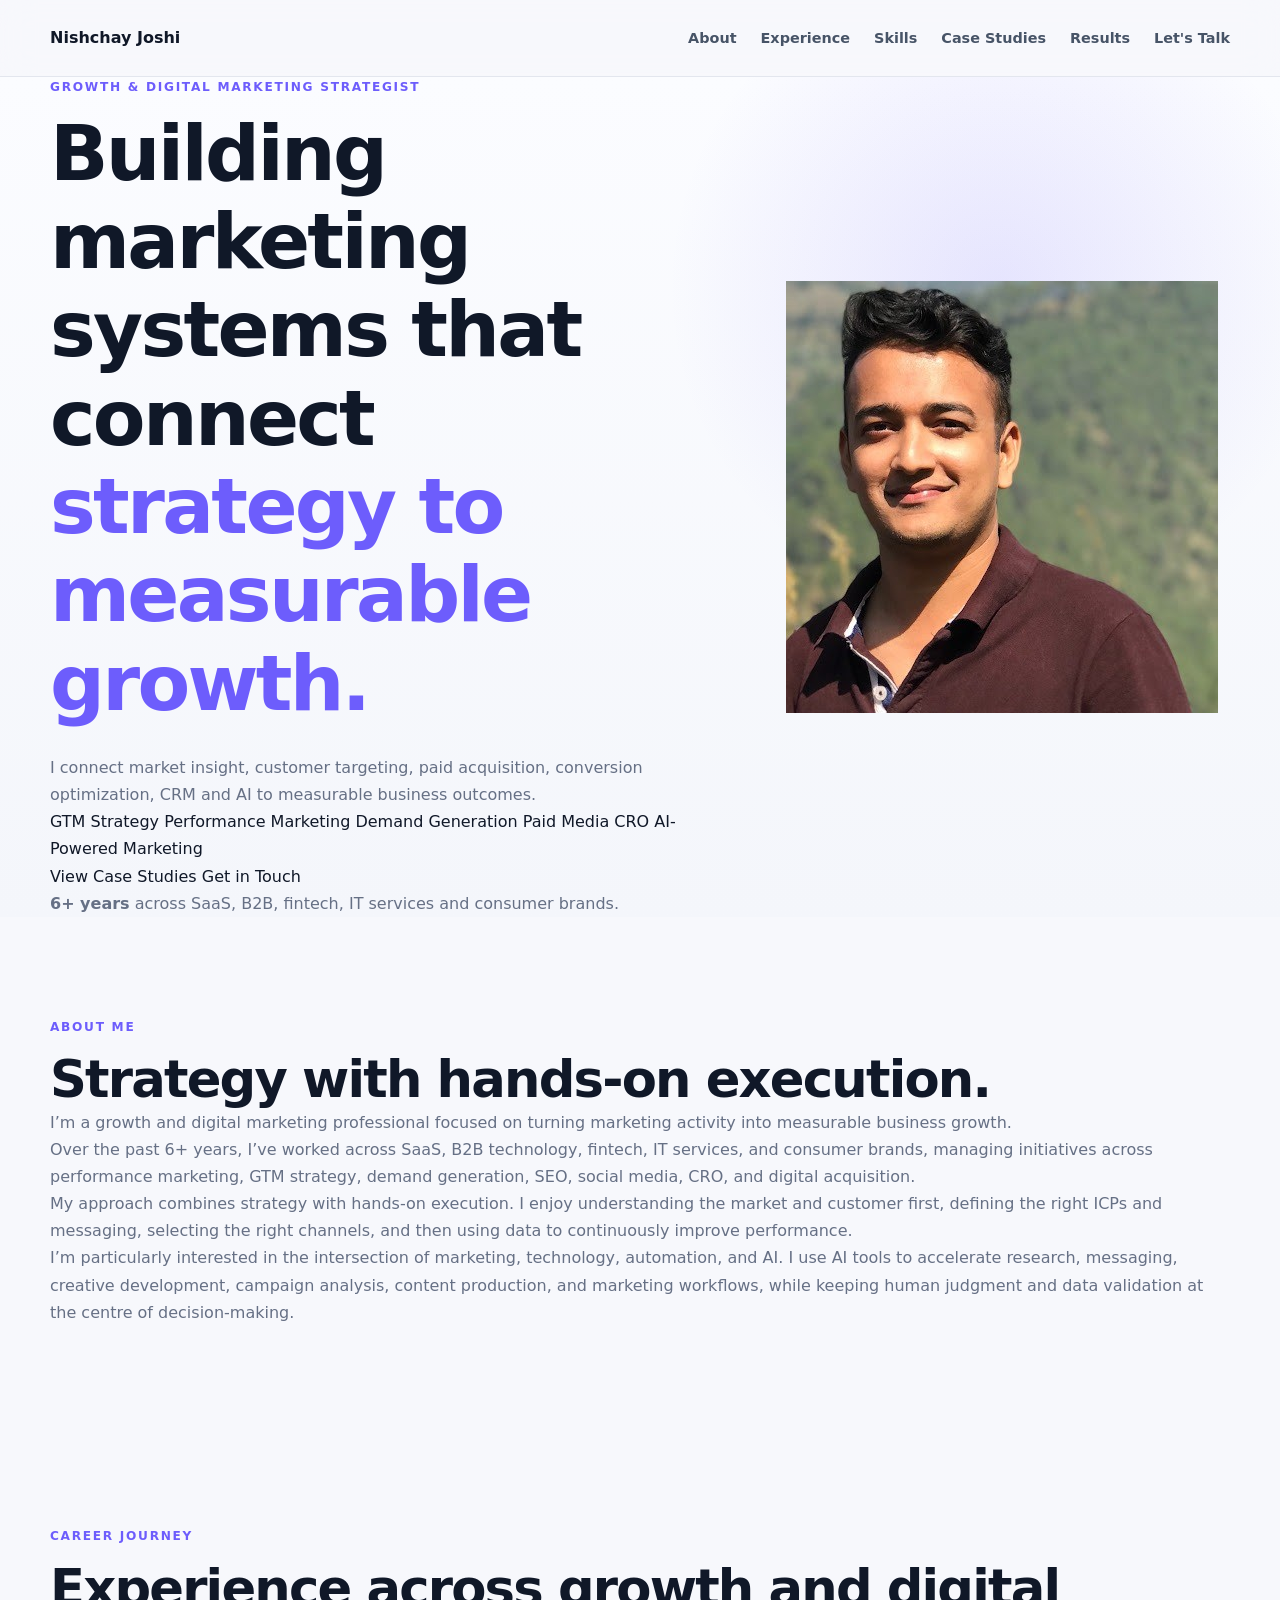
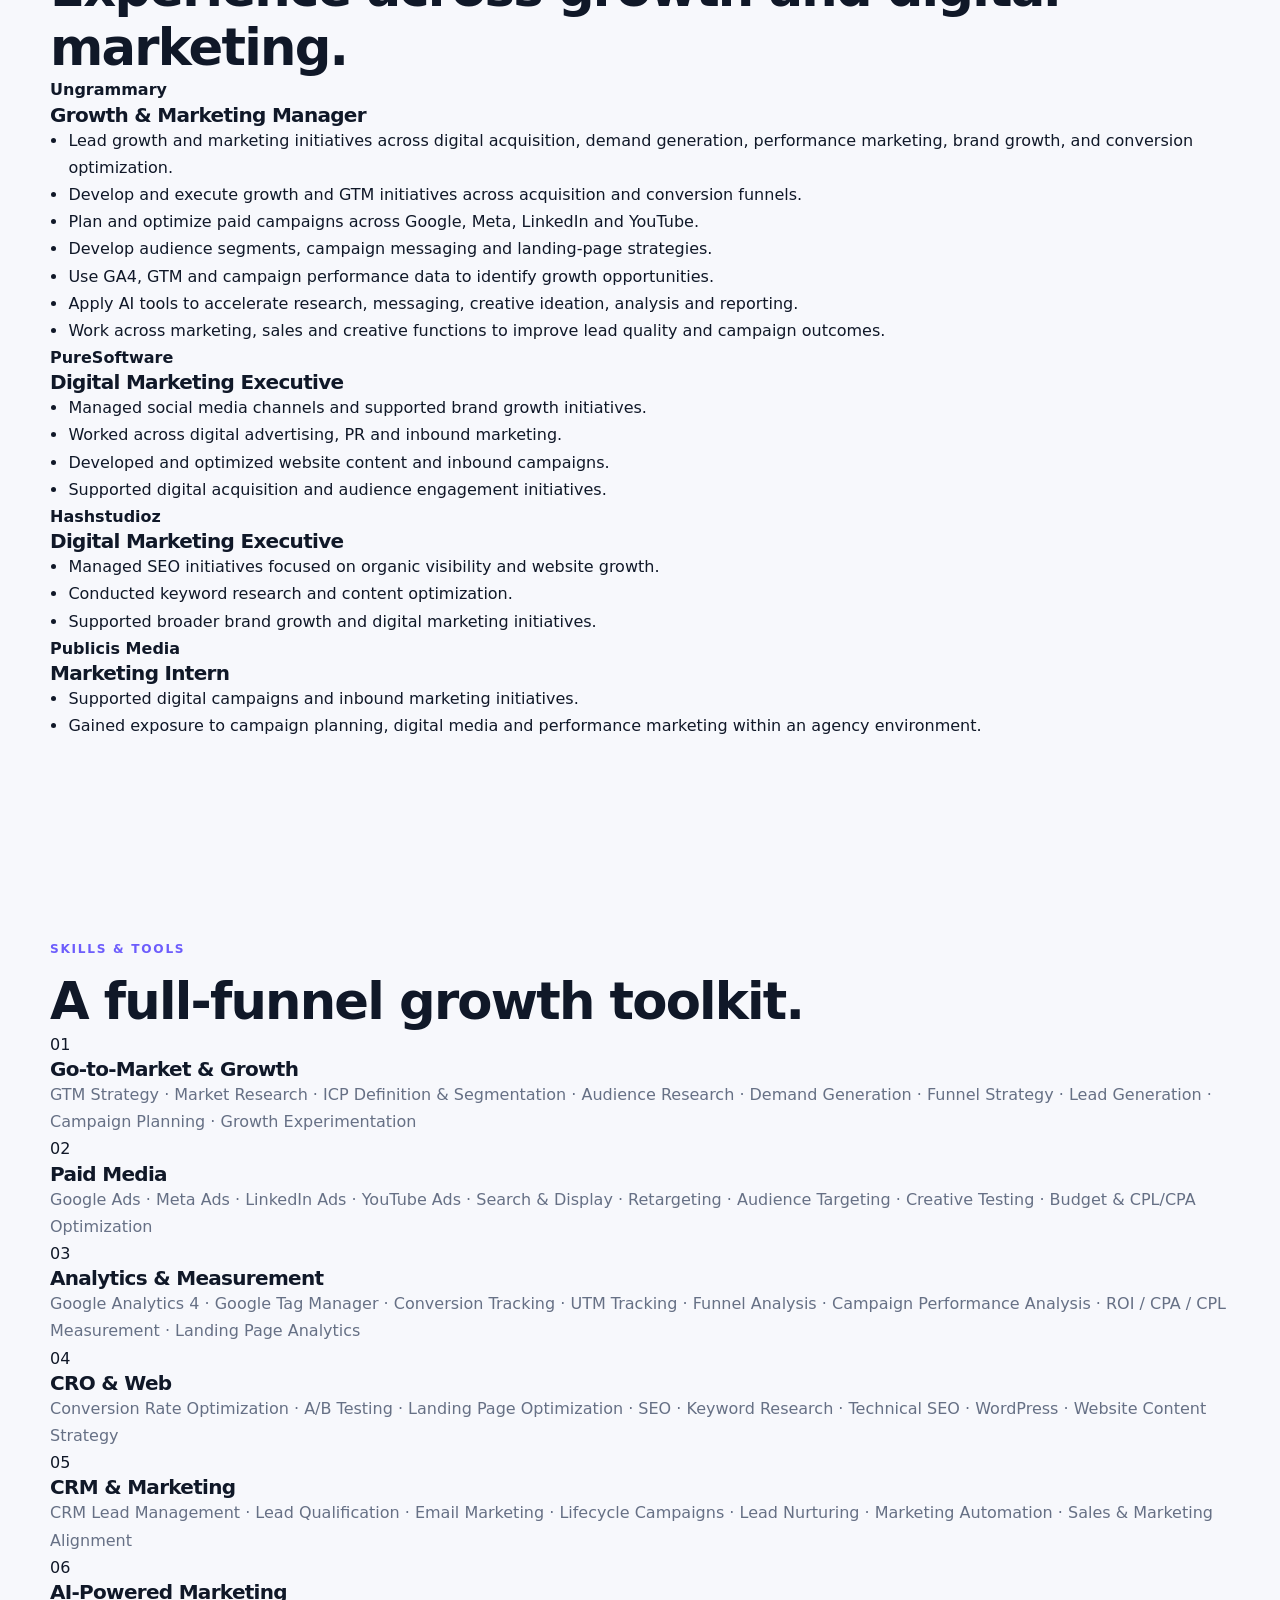
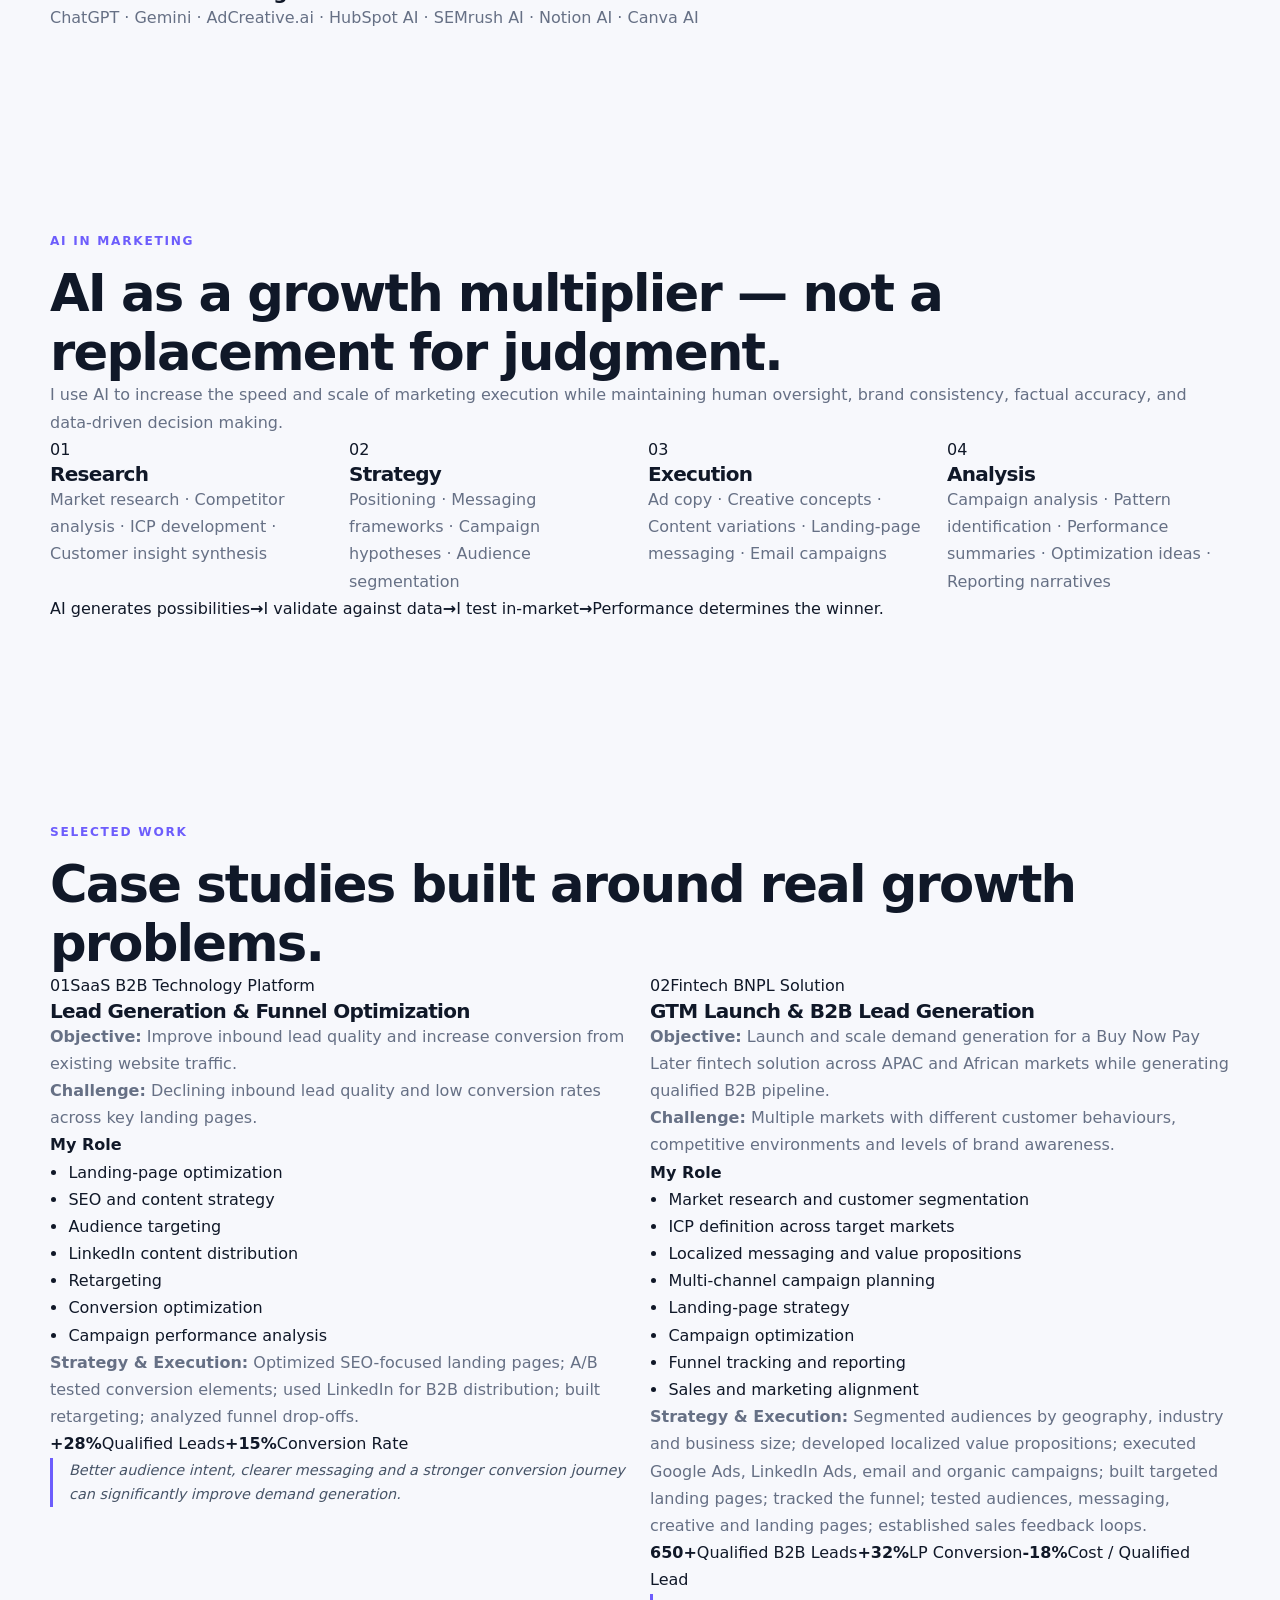
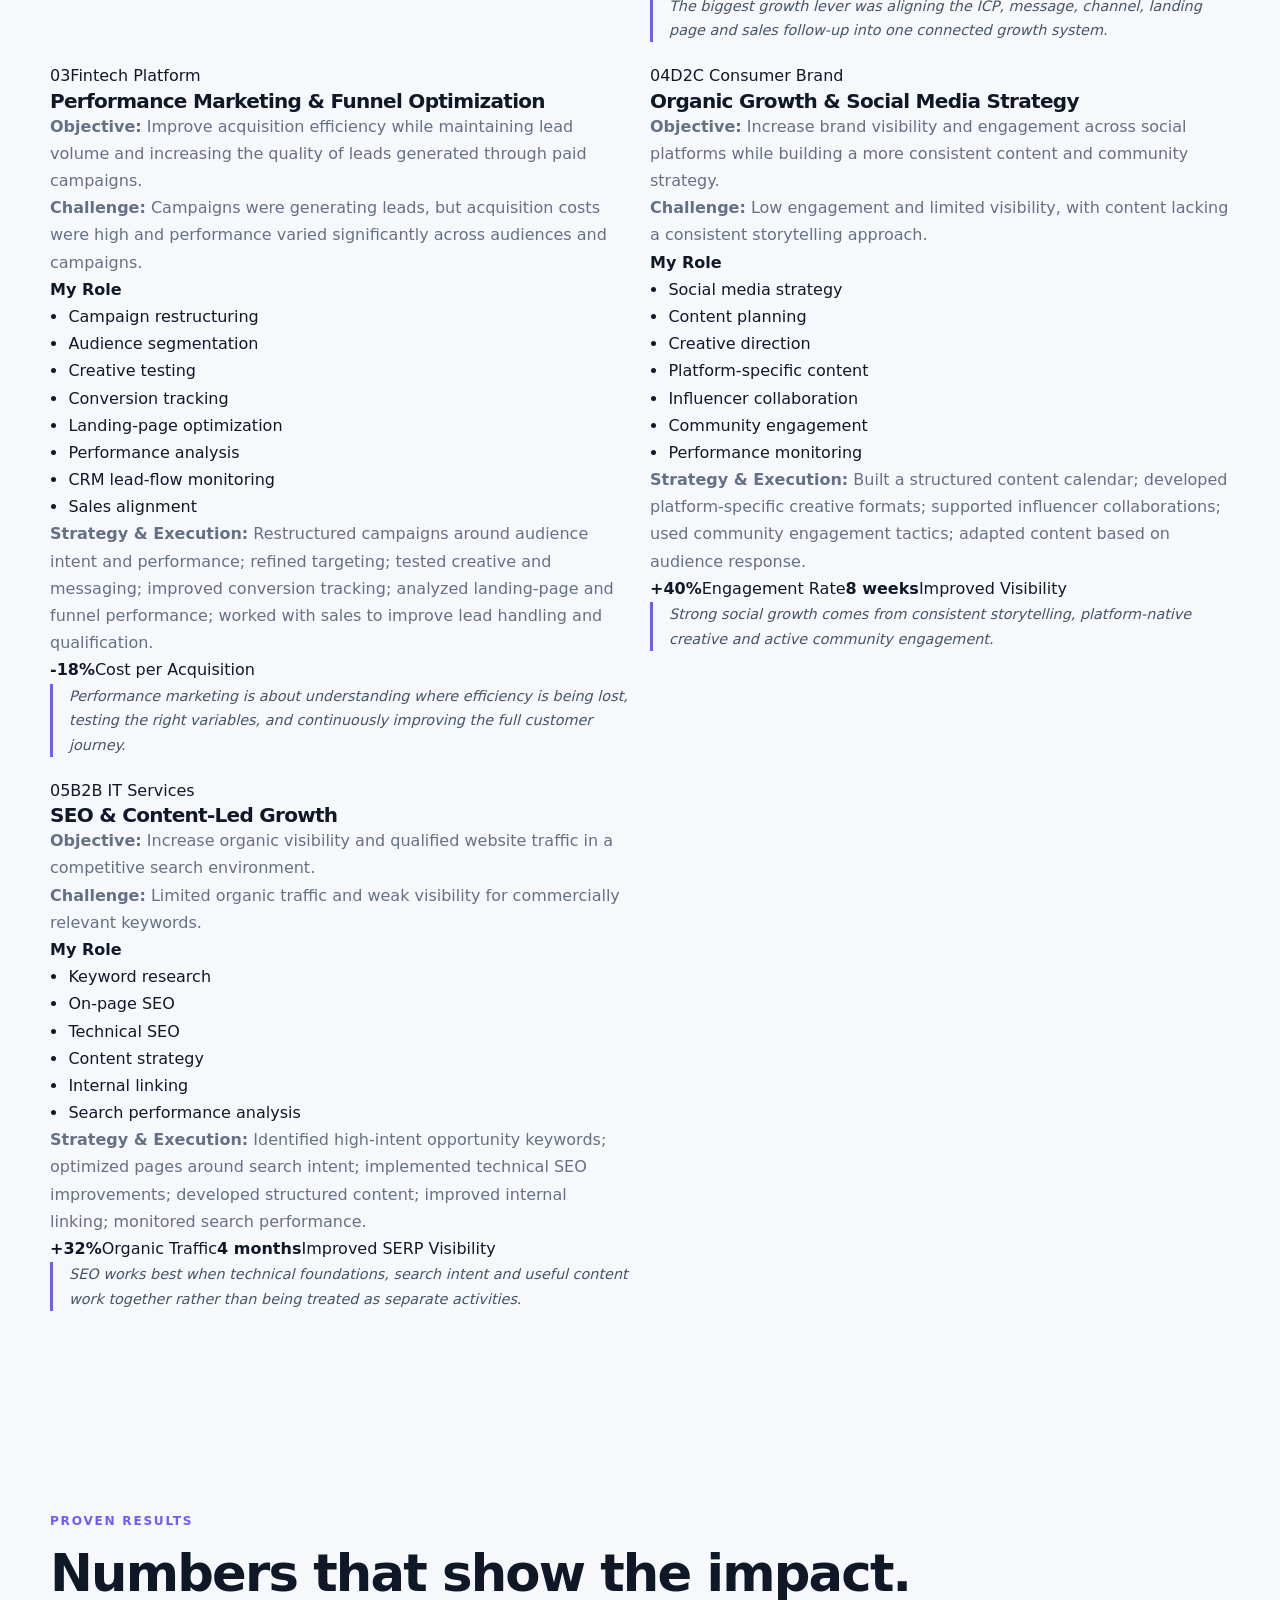
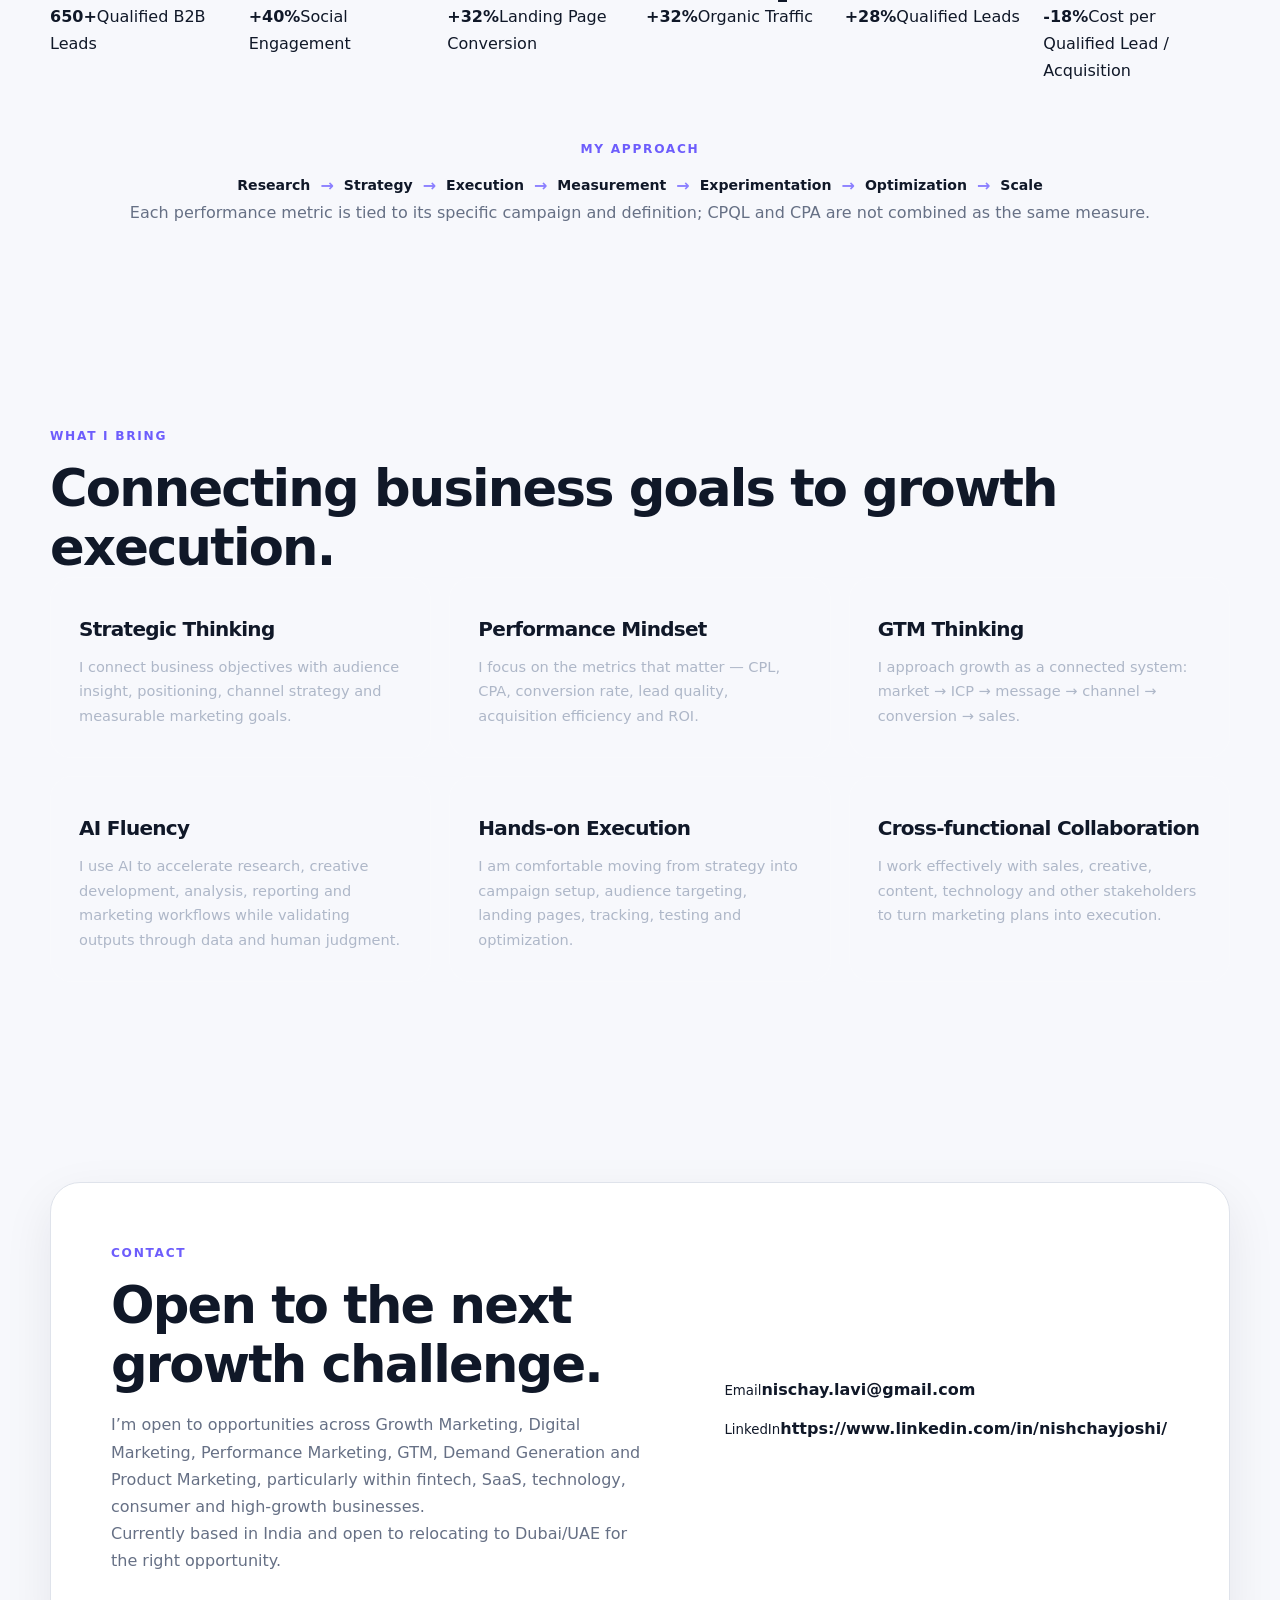
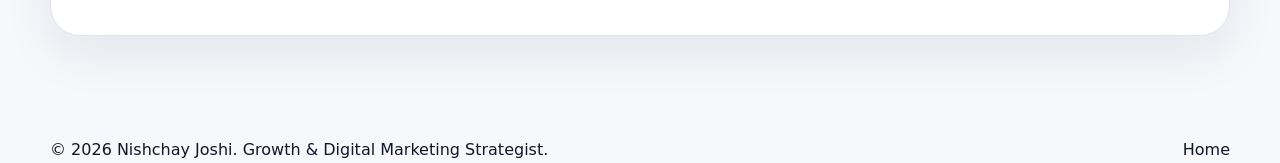
==== commit 79d74231: "Update index.html" ====
--- a/index.html
+++ b/index.html
@@ -49,18 +49,14 @@
           <a class="button secondary" href="#contact">Get in Touch</a>
         </div>
 
-        <p class="small-note"><strong>6 years</strong> across SaaS, B2B, fintech, IT services and consumer brands.</p>
+        <p class="small-note"><strong>6+ years</strong> across SaaS, B2B, fintech, IT services and consumer brands.</p>
       </div>
 
       <div class="hero-photo-wrap">
         <div class="hero-photo-card">
           <img src="portfolio-photo.jpeg" alt="Professional portrait" class="hero-photo">
-          <div class="photo-badge">
-            <strong>6 Years</strong>
-            <span>Growth & Digital Marketing</span>
-          </div>
-        </div>
-        <div class="photo-caption"><span class="pulse"></span><span>Strategy · Performance · GTM · AI</span></div>
+          </div>
+        </div>
       </div>
     </div>
   </section>
@@ -73,9 +69,9 @@
       </div>
       <div class="copy">
         <p>I’m a growth and digital marketing professional focused on turning marketing activity into measurable business growth.</p>
-        <p>Over the past 6 years, I’ve worked across SaaS, B2B technology, fintech, IT services, and consumer brands, managing initiatives across performance marketing, GTM strategy, demand generation, SEO, social media, CRO, and digital acquisition.</p>
+        <p>Over the past 6+ years, I’ve worked across SaaS, B2B technology, fintech, IT services, and consumer brands, managing initiatives across performance marketing, GTM strategy, demand generation, SEO, social media, CRO, and digital acquisition.</p>
         <p>My approach combines strategy with hands-on execution. I enjoy understanding the market and customer first, defining the right ICPs and messaging, selecting the right channels, and then using data to continuously improve performance.</p>
-        <p>I’m particularly interested in the intersection of marketing, technology, automation, and AI. I use AI tools to accelerate research, messaging, creative development, campaign analysis, content production, and marketing workflows — while keeping human judgment and data validation at the centre of decision-making.</p>
+        <p>I’m particularly interested in the intersection of marketing, technology, automation, and AI. I use AI tools to accelerate research, messaging, creative development, campaign analysis, content production, and marketing workflows, while keeping human judgment and data validation at the centre of decision-making.</p>
       </div>
     </div>
   </section>
@@ -90,7 +86,6 @@
       <div class="experience-list">
         <article class="experience-card current">
           <div class="experience-meta">
-            <span>2023 – Present</span>
             <strong>Ungrammary</strong>
           </div>
           <div>
@@ -310,8 +305,7 @@
       </div>
       <div class="contact-links">
         <a href="mailto:nischay.lavi@gmail.com"><small>Email</small><strong>nischay.lavi@gmail.com</strong></a>
-        <div><small>LinkedIn</small><strong>Add LinkedIn URL</strong></div>
-        <a href="https://nj7coder.github.io/Nishchay-Joshi--Portfolio/" target="_blank" rel="noopener"><small>Portfolio</small><strong>Current Portfolio ↗</strong></a>
+        <div><small>LinkedIn</small><strong>https://www.linkedin.com/in/nishchayjoshi/</strong></div>
       </div>
     </div>
   </section>
--- a/style.css
+++ b/style.css
@@ -851,5 +851,3 @@
     width: 100%;
   }
 }
-
-
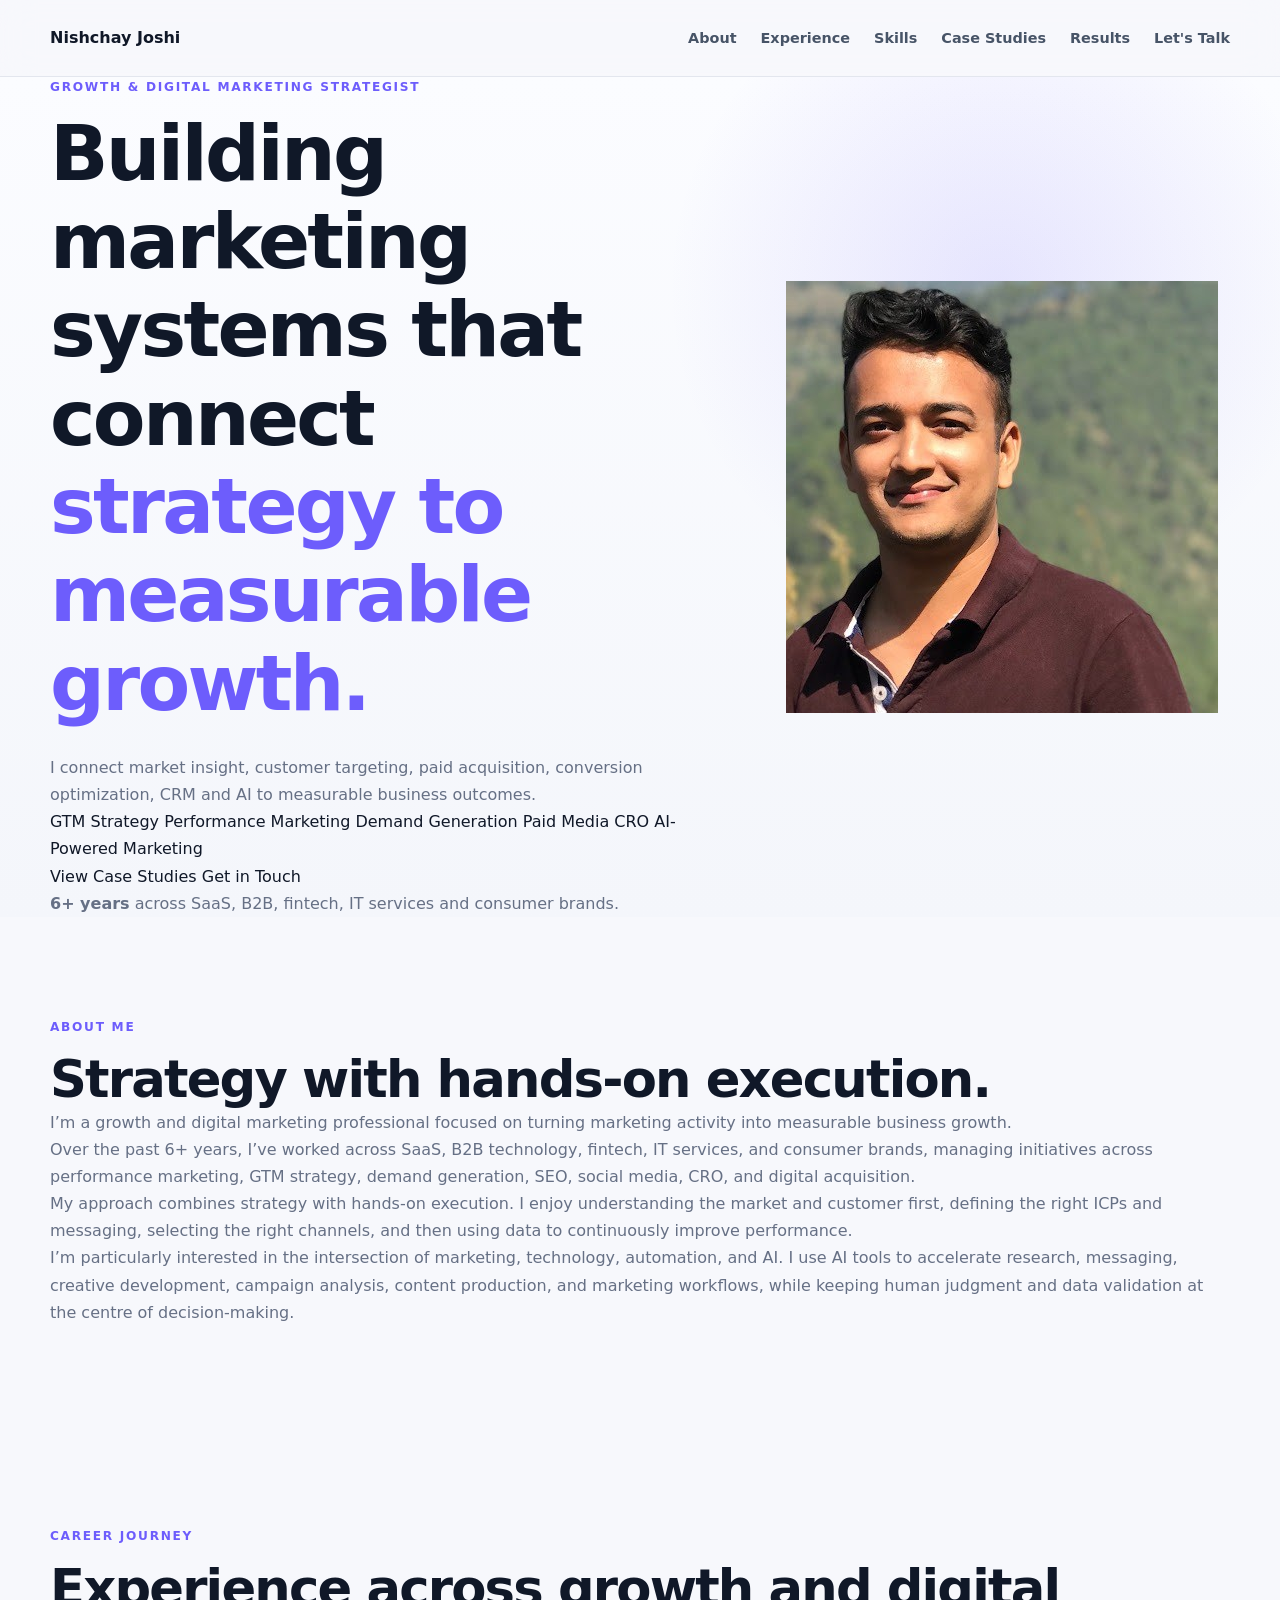
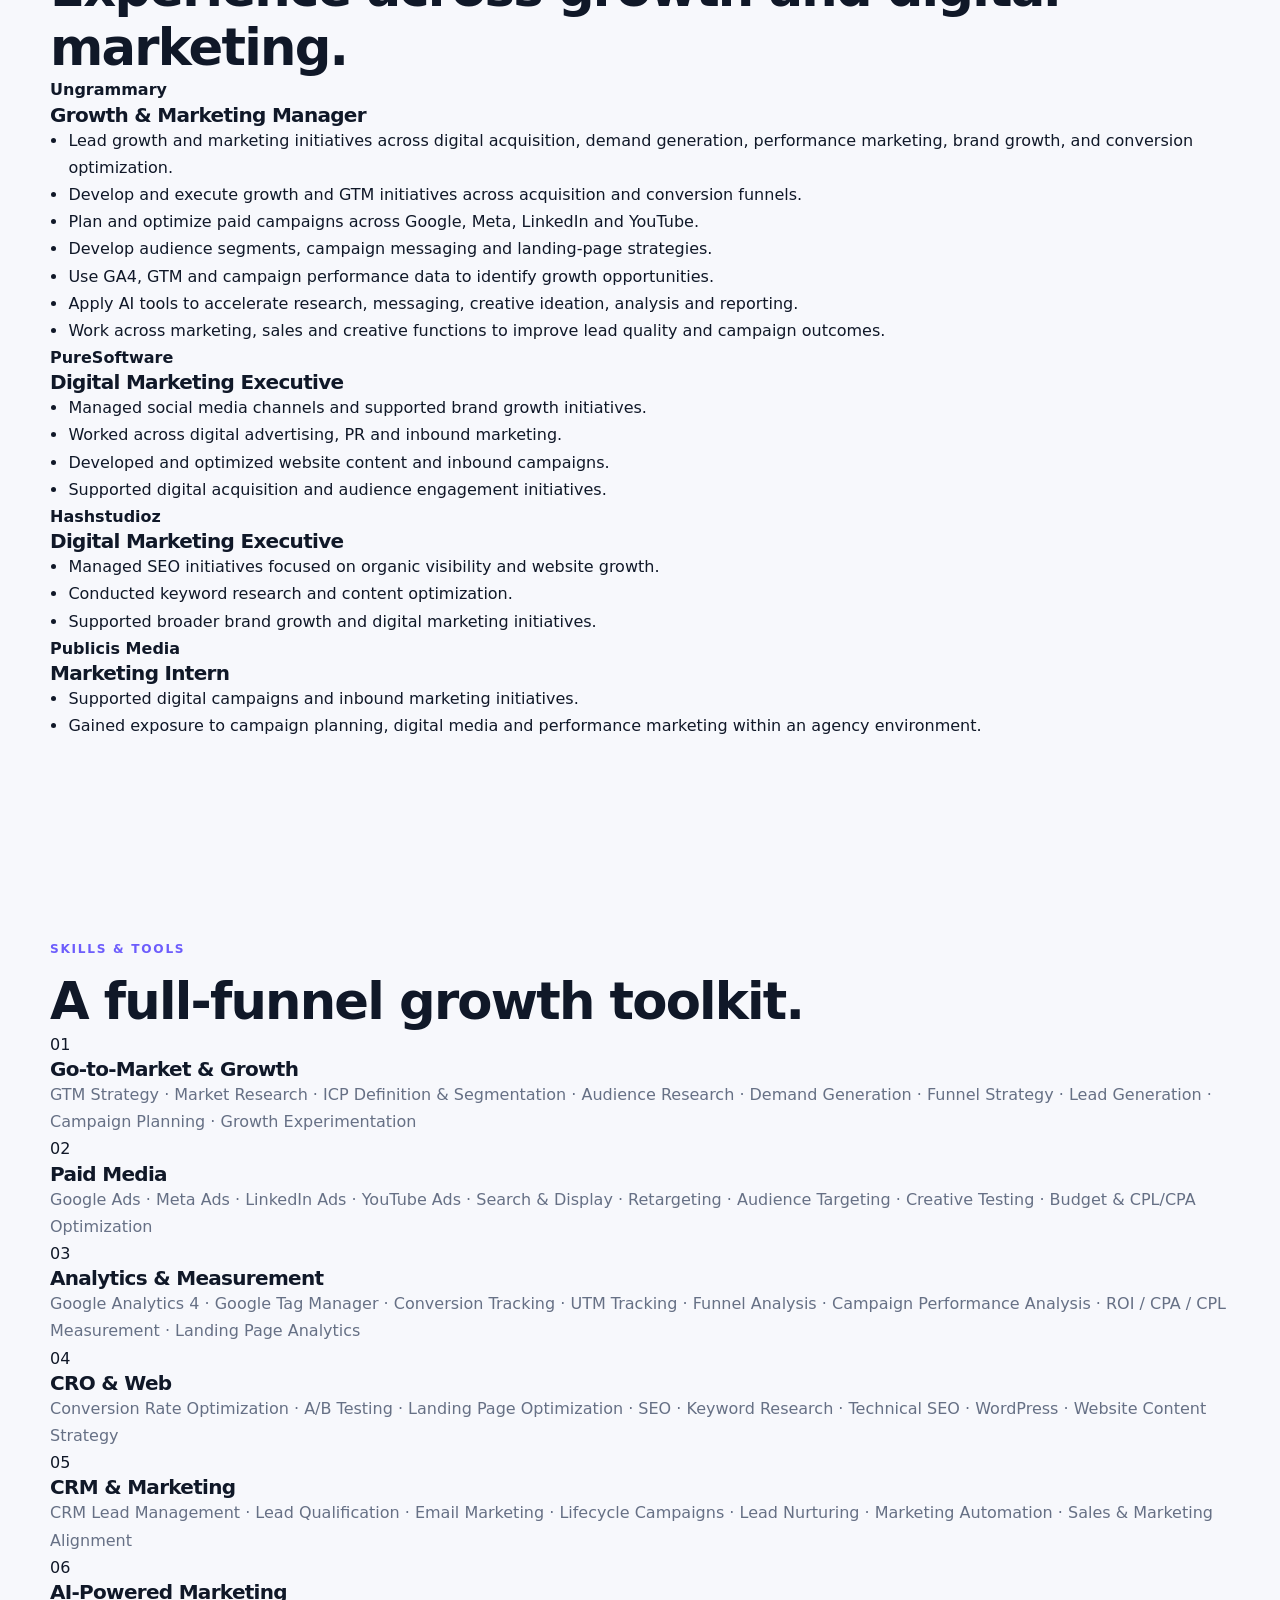
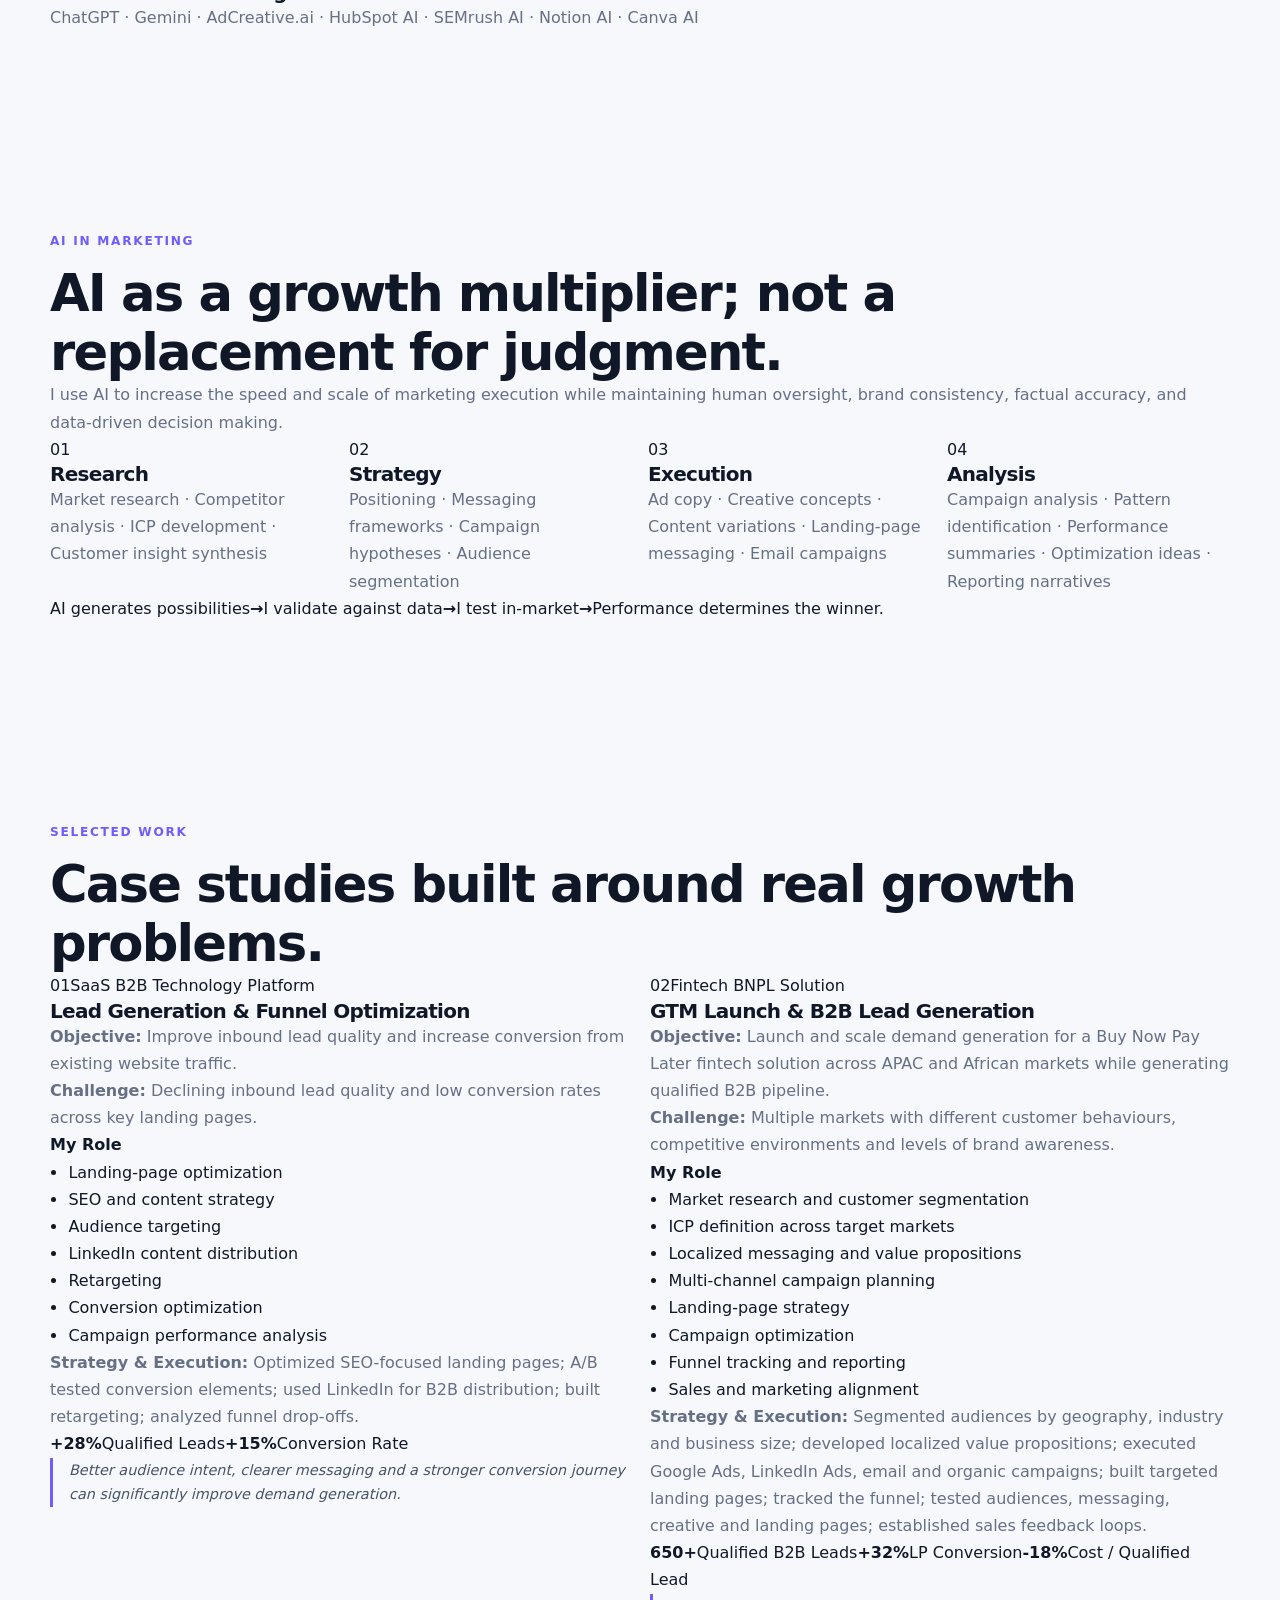
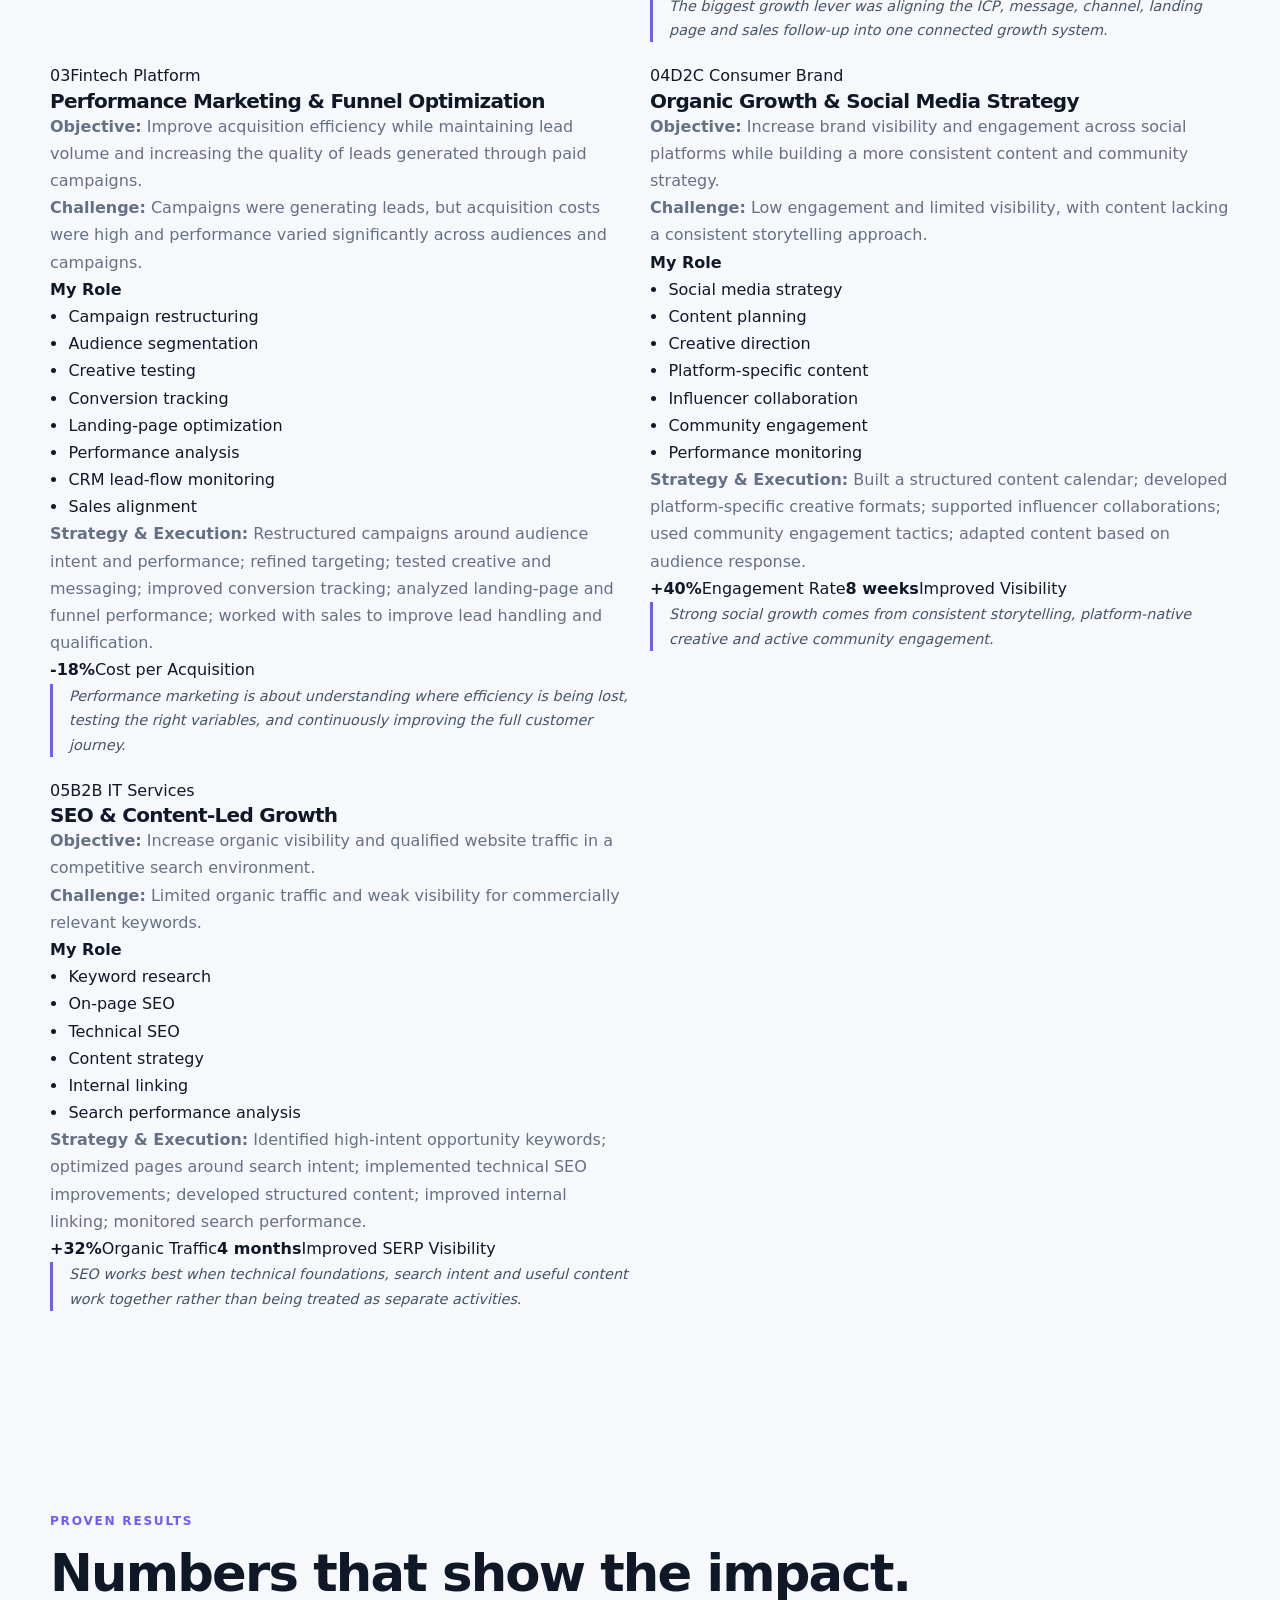
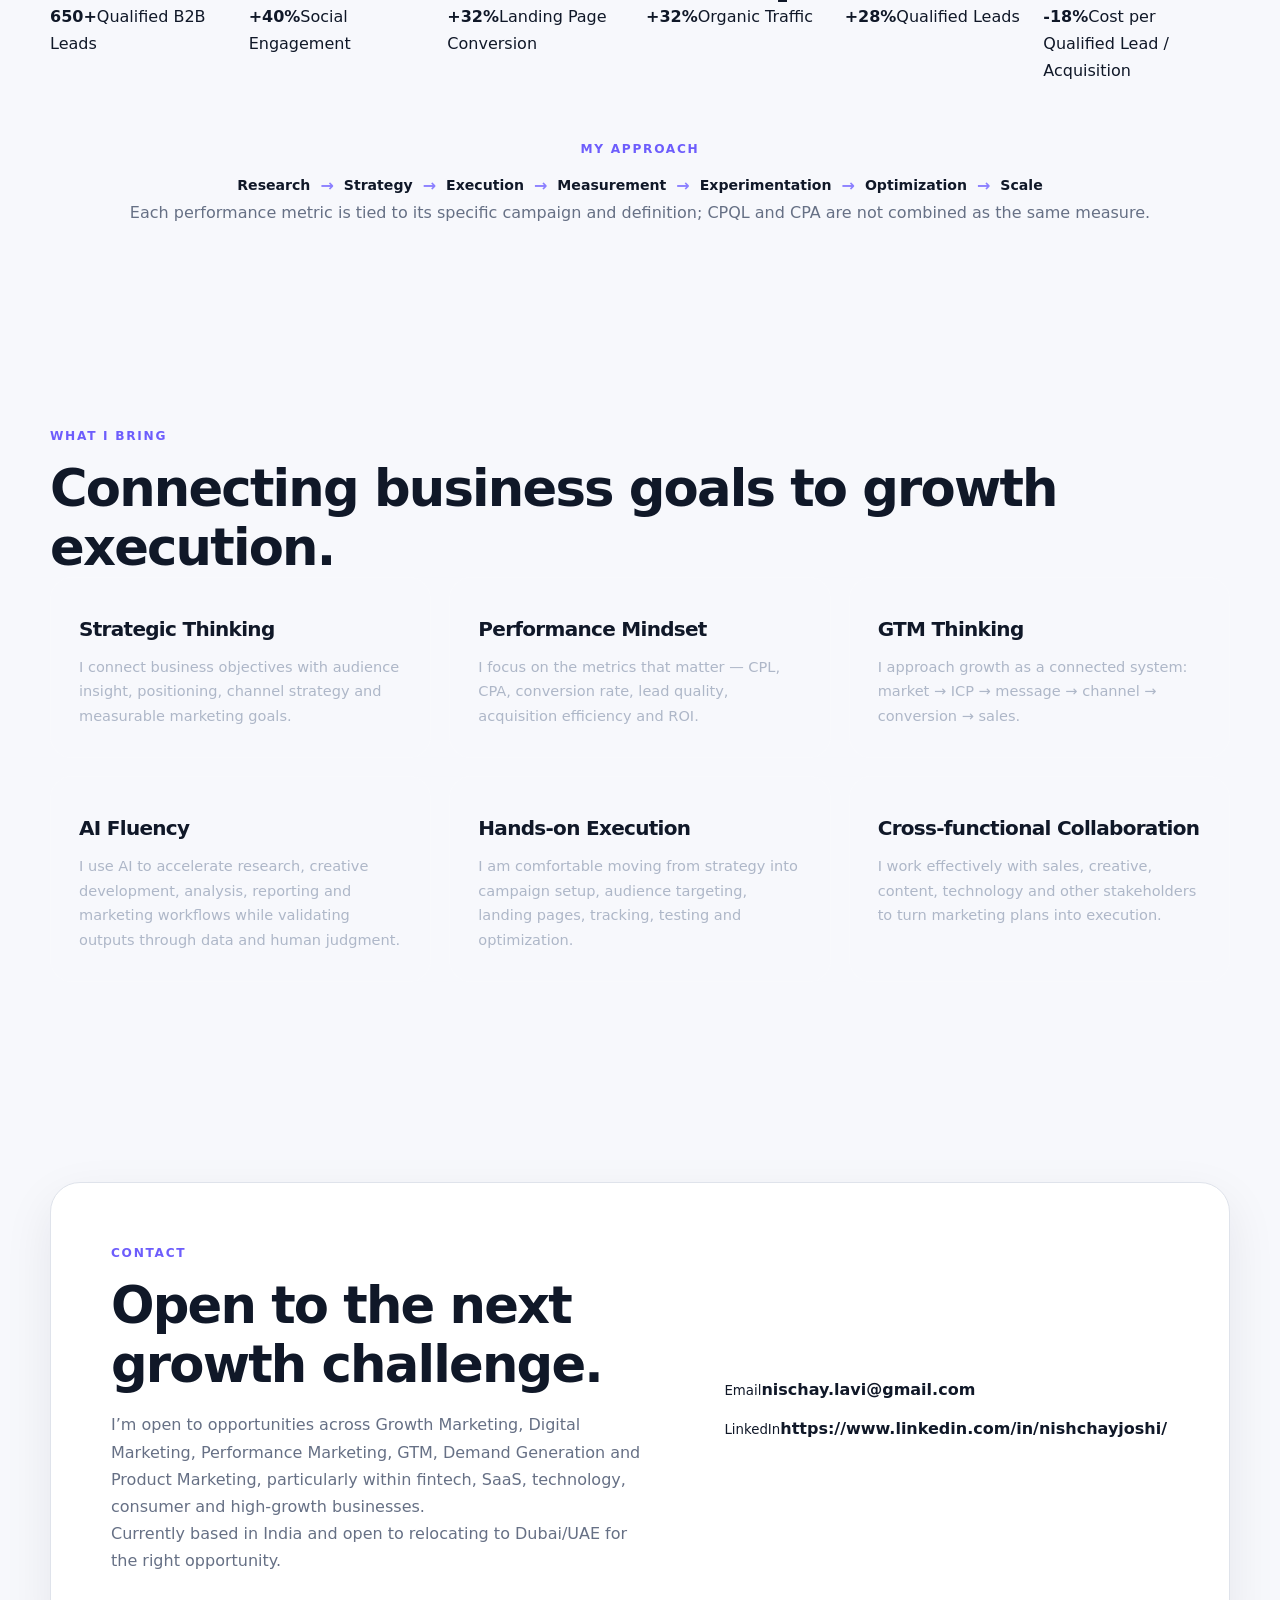
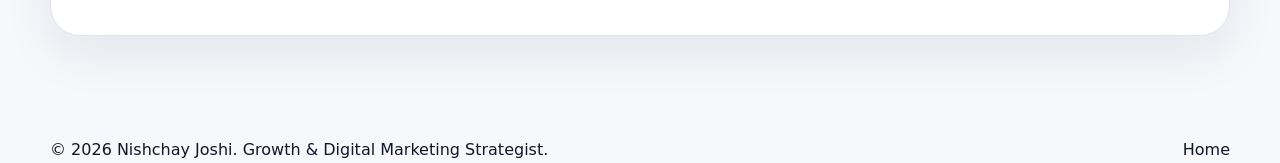
==== commit 22fcf2c8: "Update index.html" ====
--- a/index.html
+++ b/index.html
@@ -164,7 +164,7 @@
       <div class="split ai-top">
         <div class="section-title">
           <p class="eyebrow">AI in Marketing</p>
-          <h2>AI as a growth multiplier — not a replacement for judgment.</h2>
+          <h2>AI as a growth multiplier; not a replacement for judgment.</h2>
         </div>
         <p class="copy">I use AI to increase the speed and scale of marketing execution while maintaining human oversight, brand consistency, factual accuracy, and data-driven decision making.</p>
       </div>
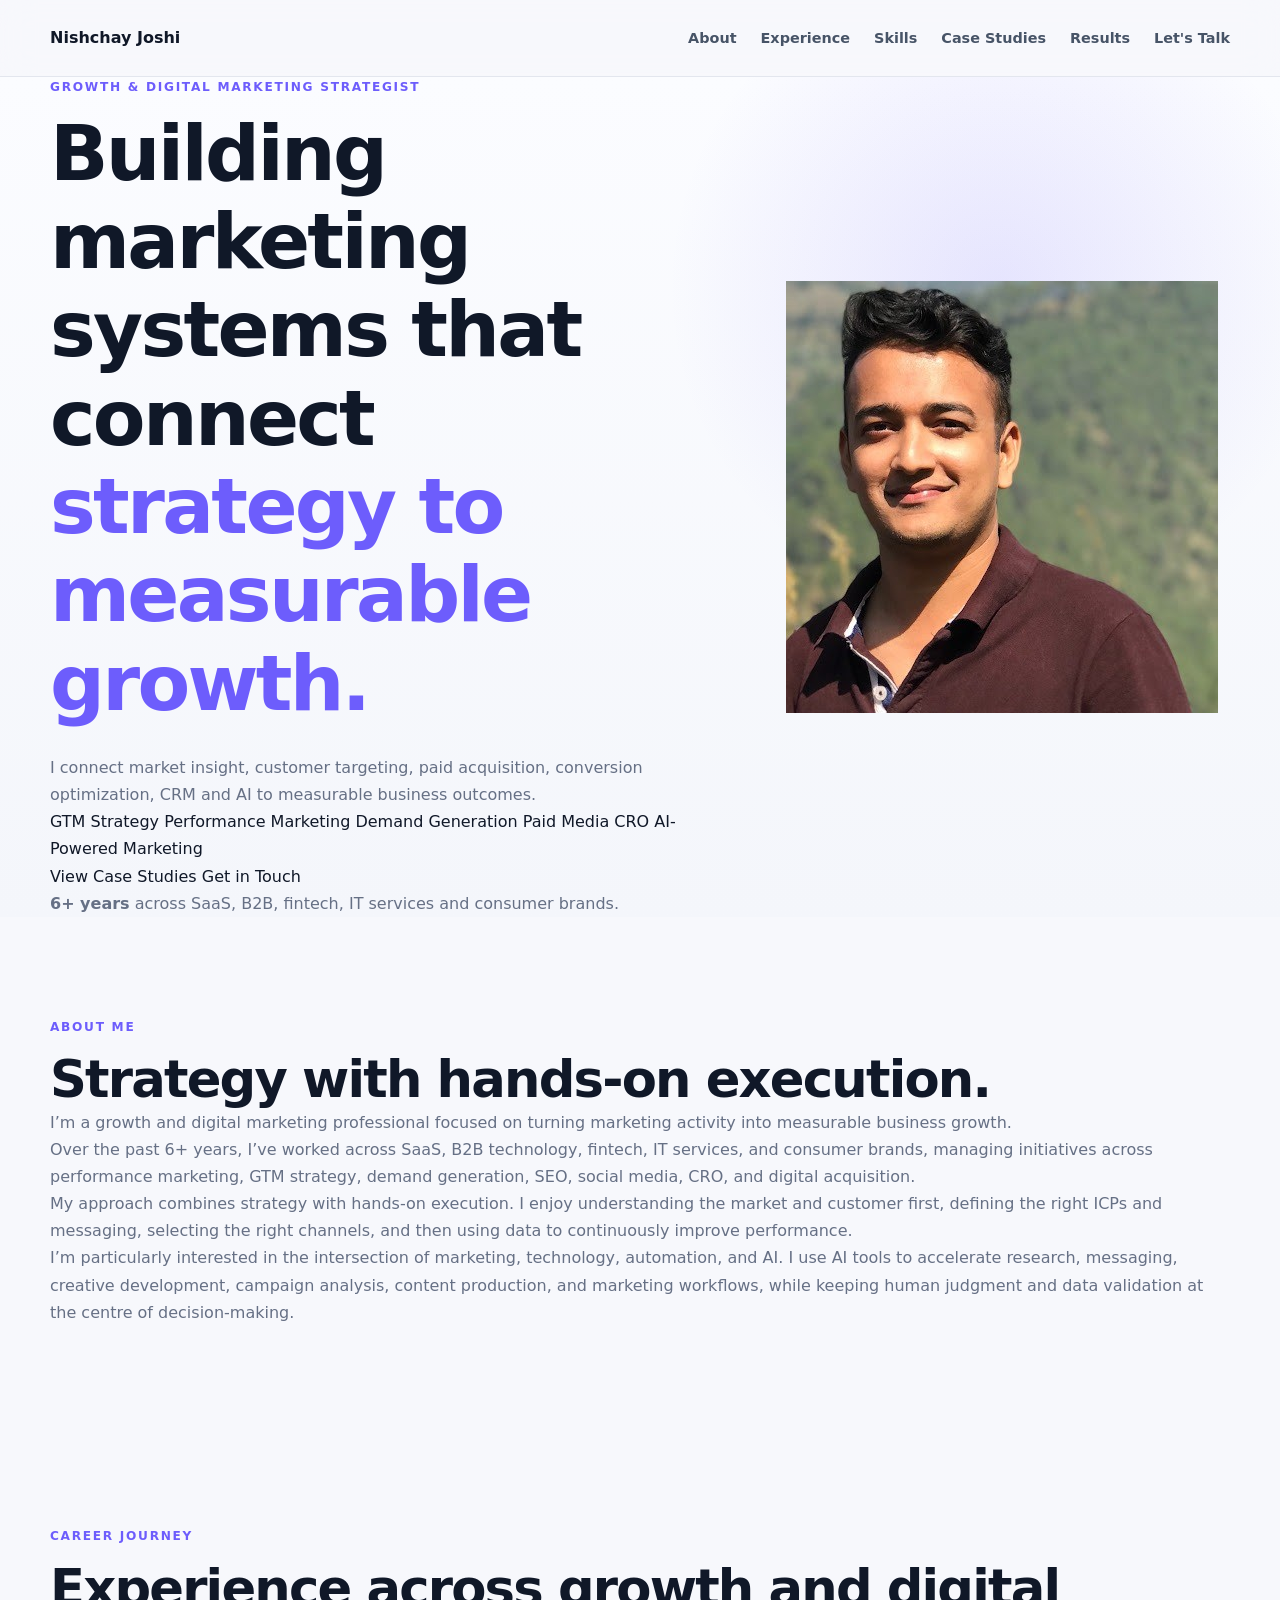
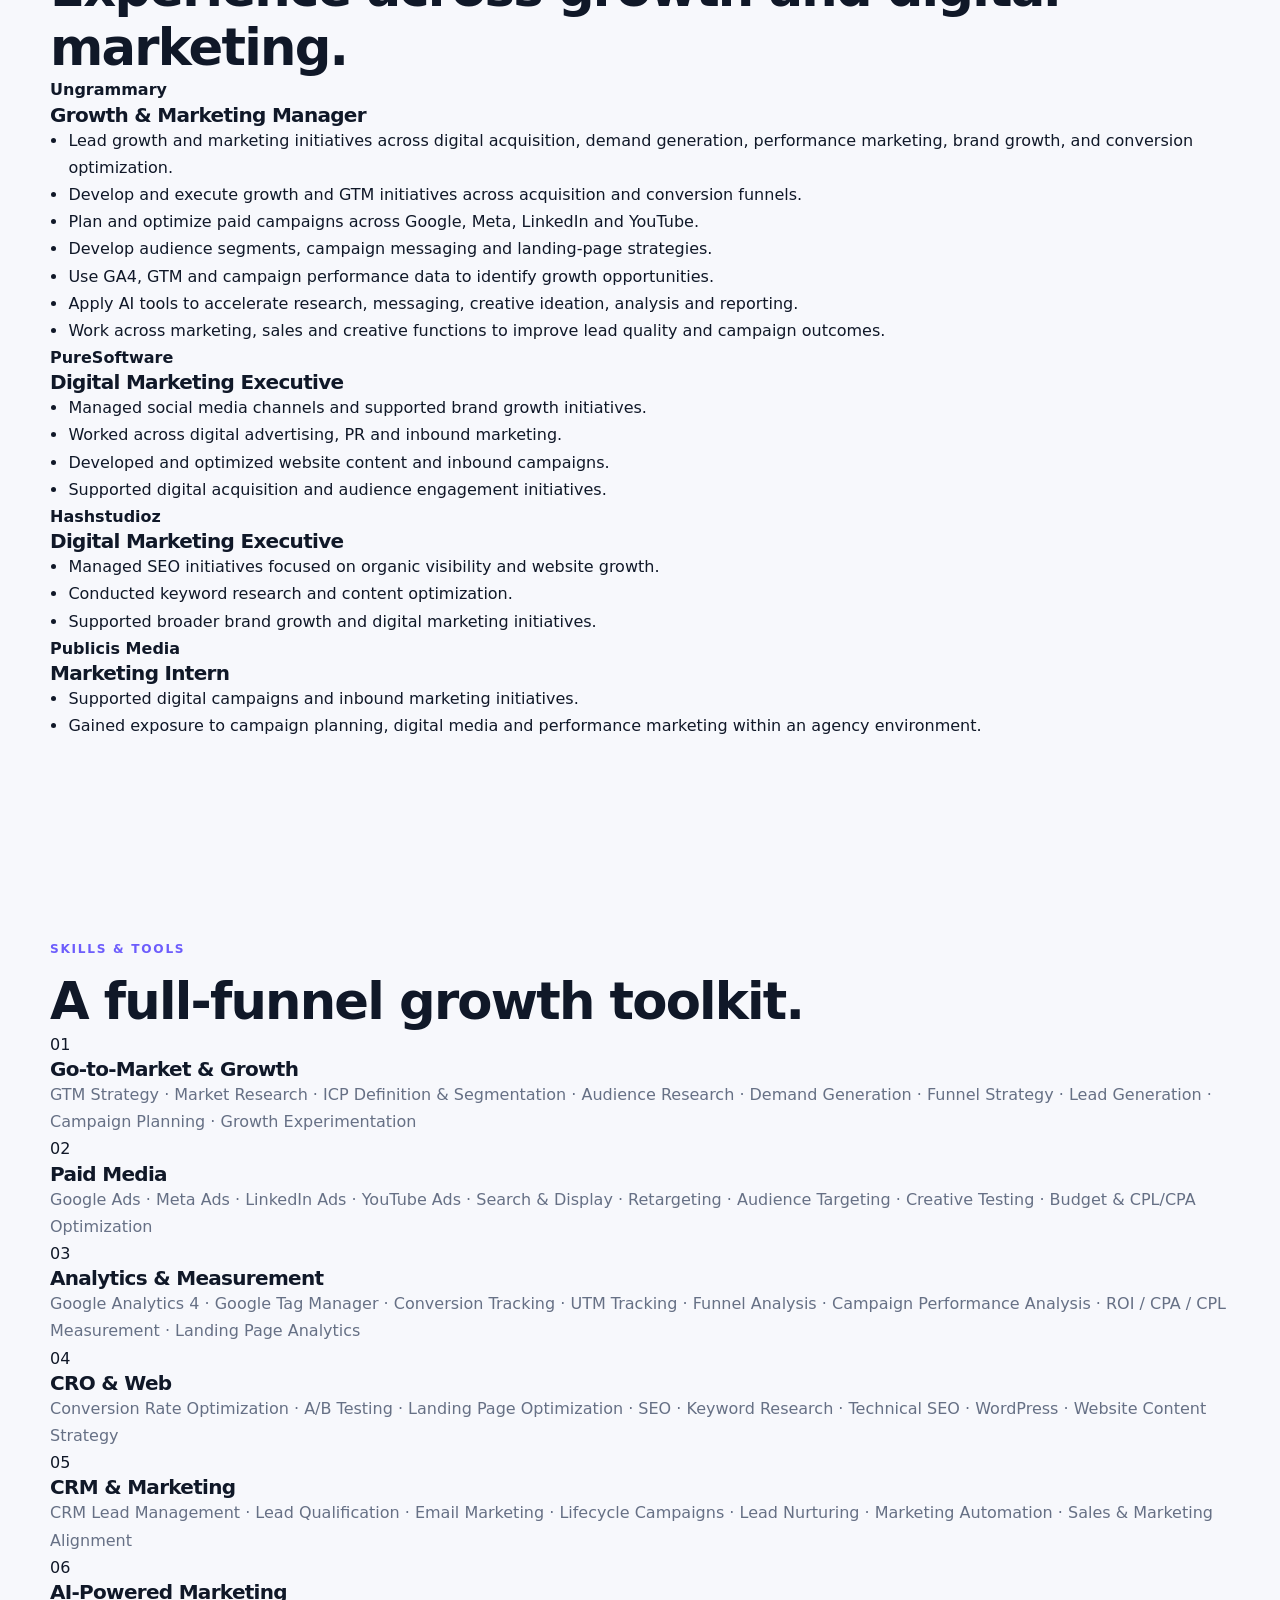
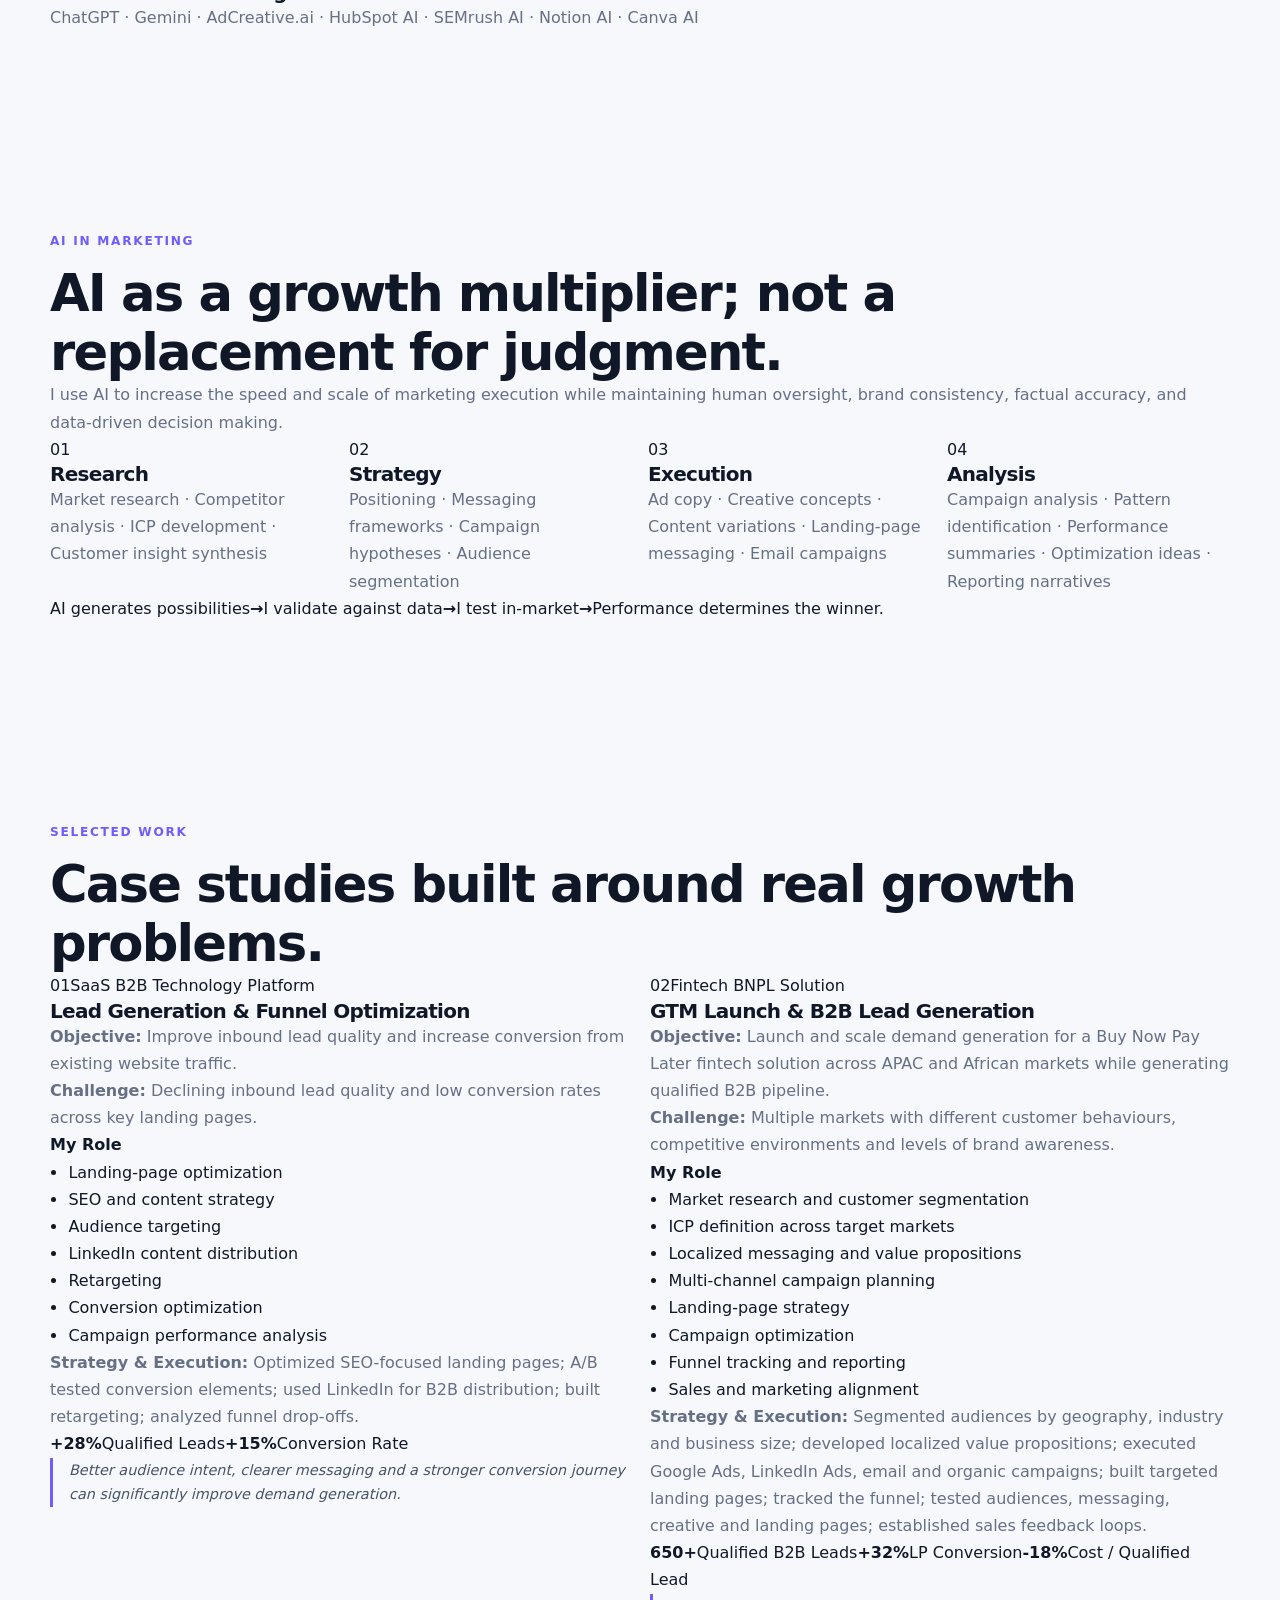
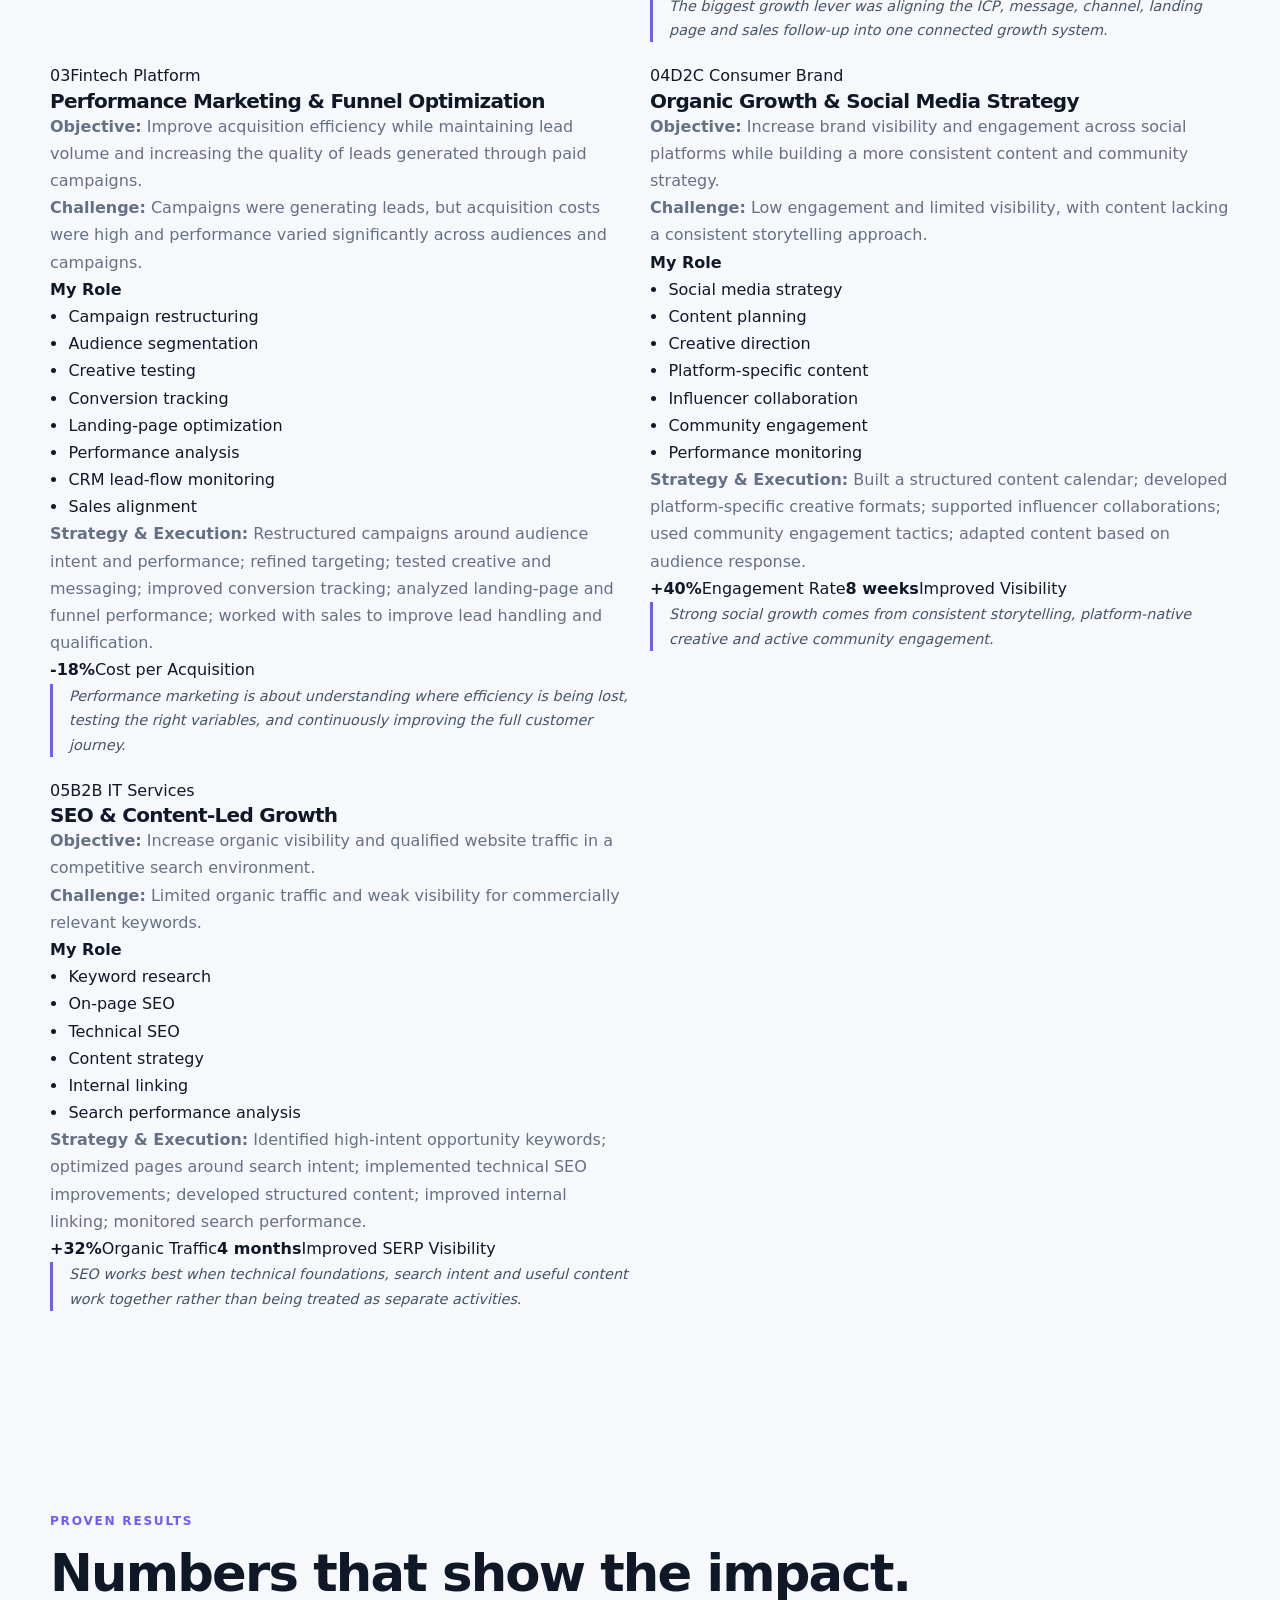
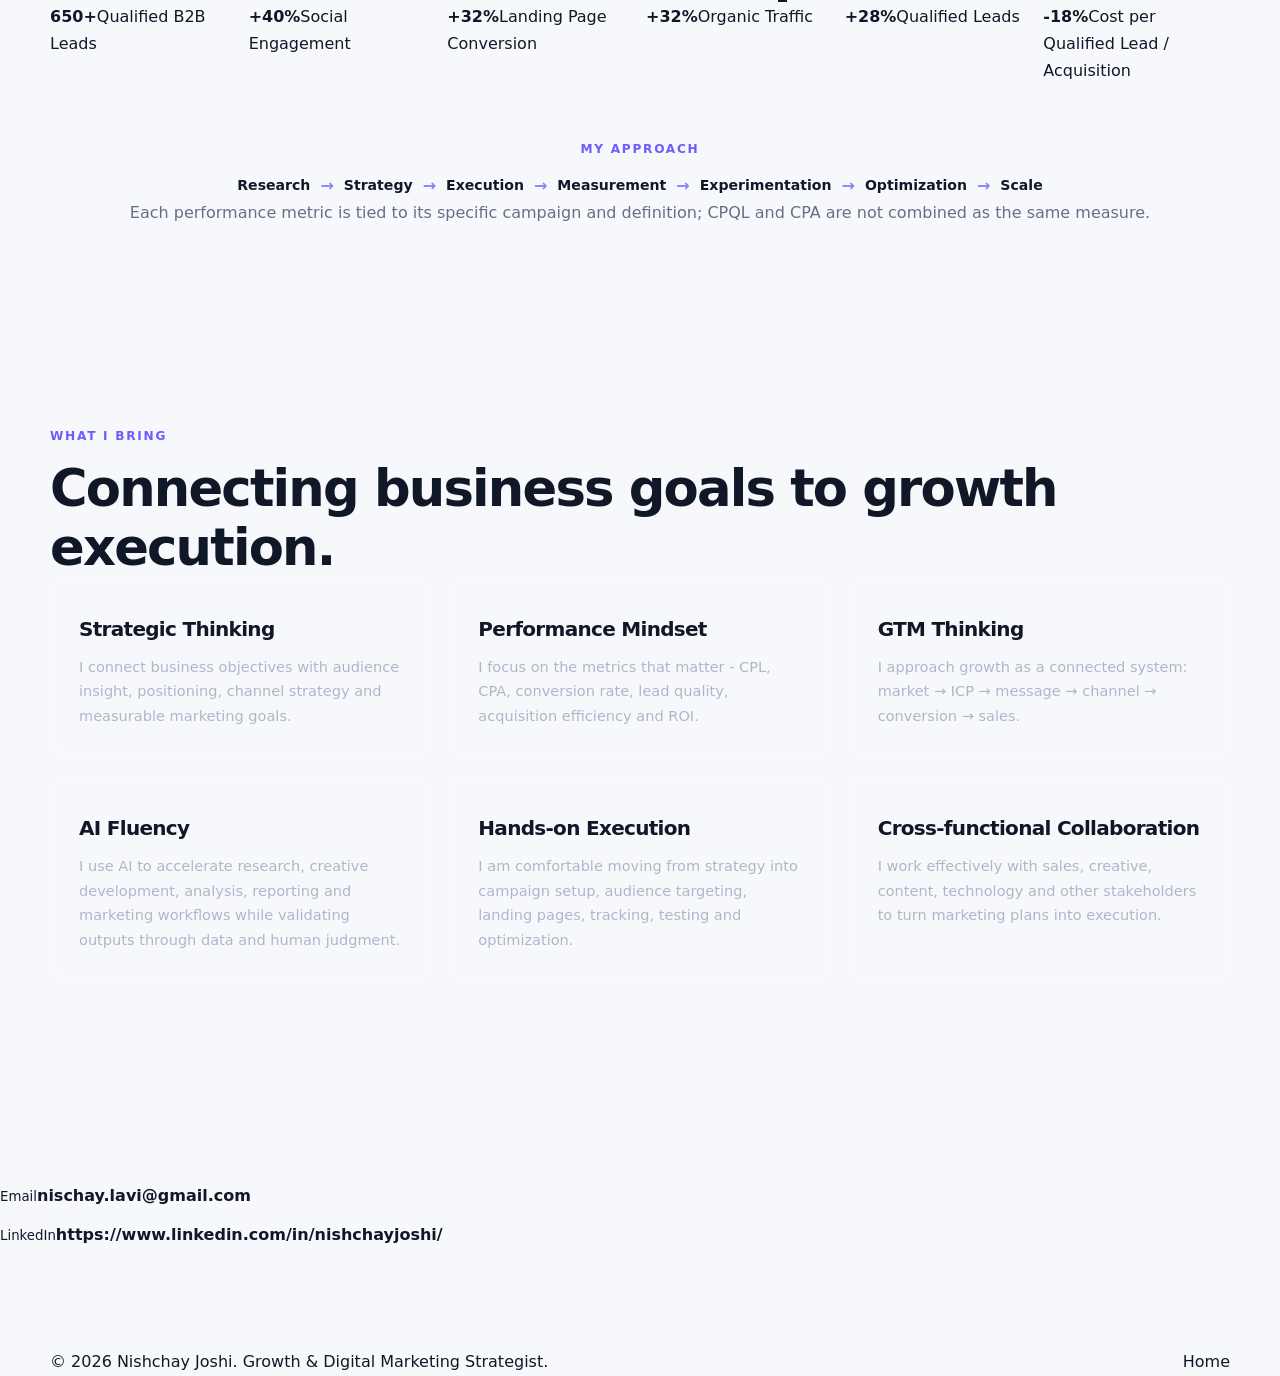
==== commit 69f5c13d: "Update index.html" ====
--- a/index.html
+++ b/index.html
@@ -286,7 +286,7 @@
       </div>
       <div class="value-grid">
         <article><h3>Strategic Thinking</h3><p>I connect business objectives with audience insight, positioning, channel strategy and measurable marketing goals.</p></article>
-        <article><h3>Performance Mindset</h3><p>I focus on the metrics that matter — CPL, CPA, conversion rate, lead quality, acquisition efficiency and ROI.</p></article>
+        <article><h3>Performance Mindset</h3><p>I focus on the metrics that matter - CPL, CPA, conversion rate, lead quality, acquisition efficiency and ROI.</p></article>
         <article><h3>GTM Thinking</h3><p>I approach growth as a connected system: market → ICP → message → channel → conversion → sales.</p></article>
         <article><h3>AI Fluency</h3><p>I use AI to accelerate research, creative development, analysis, reporting and marketing workflows while validating outputs through data and human judgment.</p></article>
         <article><h3>Hands-on Execution</h3><p>I am comfortable moving from strategy into campaign setup, audience targeting, landing pages, tracking, testing and optimization.</p></article>
@@ -296,13 +296,6 @@
   </section>
 
   <section class="section contact" id="contact">
-    <div class="container contact-box">
-      <div>
-        <p class="eyebrow">Contact</p>
-        <h2>Open to the next growth challenge.</h2>
-        <p>I’m open to opportunities across Growth Marketing, Digital Marketing, Performance Marketing, GTM, Demand Generation and Product Marketing, particularly within fintech, SaaS, technology, consumer and high-growth businesses.</p>
-        <p class="location">Currently based in India and open to relocating to Dubai/UAE for the right opportunity.</p>
-      </div>
       <div class="contact-links">
         <a href="mailto:nischay.lavi@gmail.com"><small>Email</small><strong>nischay.lavi@gmail.com</strong></a>
         <div><small>LinkedIn</small><strong>https://www.linkedin.com/in/nishchayjoshi/</strong></div>
